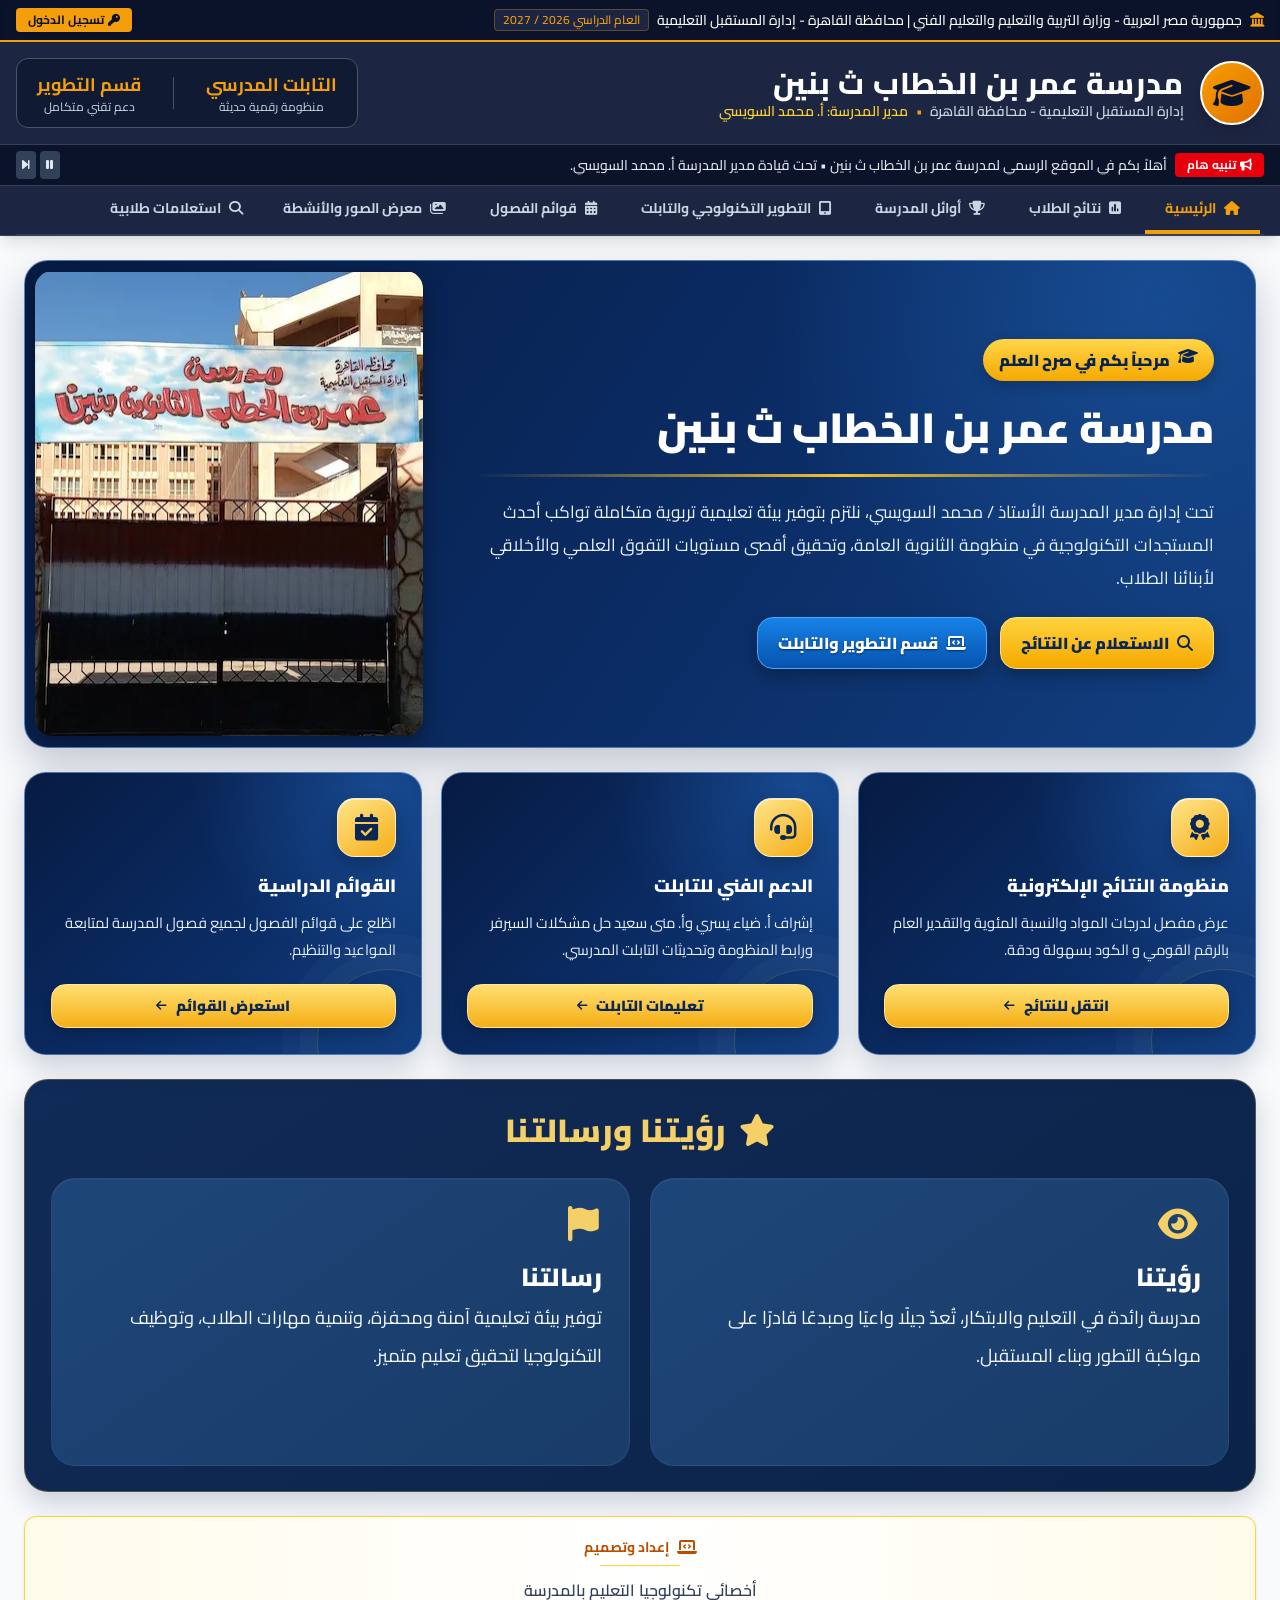
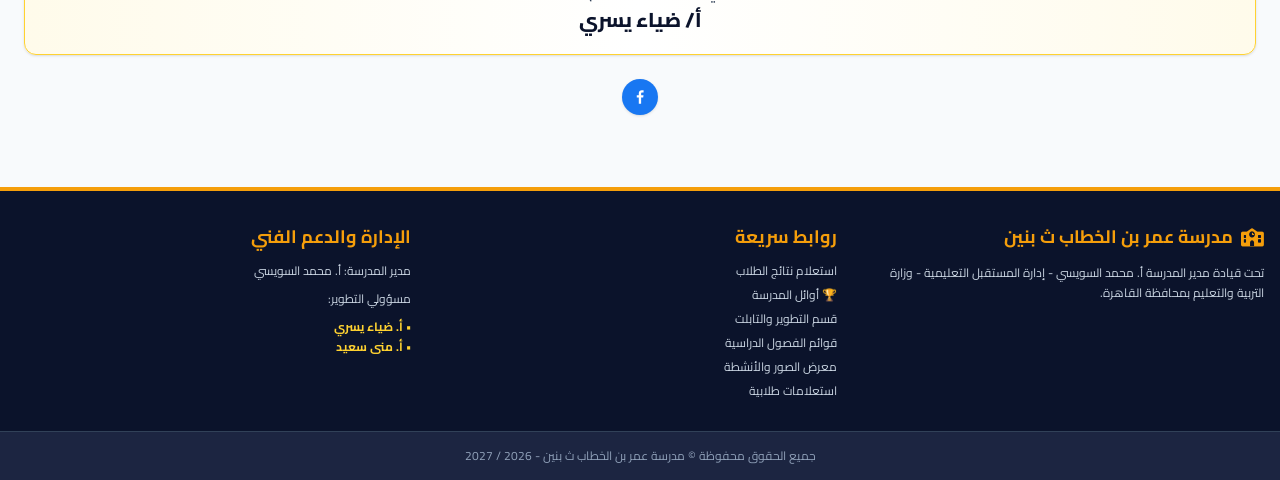
==== index.html @ 3f66effc "Route preview site admin services to isolated Apps Script and load isolated Google client config" ====
﻿<!DOCTYPE html>
<html lang="ar" dir="rtl">
<head>
    <meta charset="UTF-8">
    <meta name="viewport" content="width=device-width, initial-scale=1.0">
    <meta name="google-site-verification" content="0AXMSgIL9kwn4LhWez3cJIhU3Xpmyakm7gzoRS2LrW4">
    <meta name="description" content="الموقع الرسمي لمدرسة عمر بن الخطاب ث بنين بإدارة المستقبل التعليمية بمحافظة القاهرة. تابعوا أخبار المدرسة ونتائج الطلاب وأوائل المدرسة وقوائم الفصول ومعرض الصور والأنشطة.">
    <meta name="theme-color" content="#0B132B">
    <link rel="icon" type="image/svg+xml" href="./assets/school-entrance-favicon.svg">
    <meta name="robots" content="index, follow, max-image-preview:large">
    <meta name="twitter:card" content="summary_large_image">
    <meta name="twitter:title" content="مدرسة عمر بن الخطاب ث بنين">
    <meta name="twitter:description" content="الموقع الرسمي للمدرسة وأخبارها ونتائج الطلاب وقوائم الفصول والأنشطة.">
    <meta name="twitter:image" content="https://dodydiaa2013-stack.github.io/omar-bin-elkhatab-school/share-preview/card.webp">
    <meta name="twitter:image:alt" content="بطاقة مشاركة مدرسة عمر بن الخطاب ث بنين">
    <script type="application/ld+json">
    {
      "@context": "https://schema.org",
      "@type": "School",
      "name": "مدرسة عمر بن الخطاب ث بنين",
      "url": "https://dodydiaa2013-stack.github.io/omar-bin-elkhatab-school/",
      "description": "الموقع الرسمي لمدرسة عمر بن الخطاب ث بنين بإدارة المستقبل التعليمية بمحافظة القاهرة.",
      "address": {"@type": "PostalAddress", "addressLocality": "القاهرة", "addressCountry": "EG"}
    }
    </script>
    <meta property="og:type" content="website">
    <meta property="og:locale" content="ar_EG">
    <meta property="og:title" content="مدرسة عمر بن الخطاب ث بنين">
    <meta property="og:description" content="الموقع الرسمي لمدرسة عمر بن الخطاب ث بنين - إدارة المستقبل التعليمية بمحافظة القاهرة.">
    <meta property="og:url" content="https://dodydiaa2013-stack.github.io/omar-bin-elkhatab-school/">
    <meta property="og:image" content="https://dodydiaa2013-stack.github.io/omar-bin-elkhatab-school/share-preview/card.webp">
    <meta property="og:image:secure_url" content="https://dodydiaa2013-stack.github.io/omar-bin-elkhatab-school/share-preview/card.webp">
    <meta property="og:image:type" content="image/webp">
    <meta property="og:image:width" content="1200">
    <meta property="og:image:height" content="630">
    <meta property="og:image:alt" content="بطاقة مشاركة مدرسة عمر بن الخطاب ث بنين">
    <link rel="canonical" href="https://dodydiaa2013-stack.github.io/omar-bin-elkhatab-school/">
    <!-- Font Awesome is hosted locally to avoid external CSS dependencies. -->
    <!-- تحميل خط أيقونات Font Awesome مبكرًا لتقليل اختفائها أثناء التحديث -->
    <link rel="preload" href="./assets/fonts/fontawesome/fa-solid-900.woff2" as="font" type="font/woff2" crossorigin>
    <!-- تحميل Cairo محليًا: تحميل المجموعة العربية مبكرًا لتقليل وميض الخط -->
    <link rel="preload" href="./assets/fonts/cairo/cairo-arabic-wght-normal.woff2" as="font" type="font/woff2" crossorigin>
    <link rel="preconnect" href="https://accounts.google.com" crossorigin>
    <!-- الصورة المحلية لمدخل المدرسة هي المصدر الأول، وGoogle Drive بديل عند تعذرها -->
    <link rel="preload" as="image" href="./assets/school.jpg" imagesrcset="./assets/388x464.webp 388w, ./assets/617x739.webp 617w" imagesizes="(max-width: 456px) calc(100vw - 1.6rem), 388px" fetchpriority="high">
    <title>مدرسة عمر بن الخطاب ث بنين - إدارة المستقبل التعليمية</title>
    <!-- Tailwind CSS v4 - Locally compiled stylesheet -->
    <link rel="stylesheet" href="./assets/tailwind.css">
    <!-- Font Awesome 6.4.0: local subset containing only icons used by this page -->
    <!-- Font Awesome 6.4.0: critical icon CSS is inlined to remove one render-blocking stylesheet request. -->
<style id="fontawesome-critical-css">
/*! Font Awesome Free 6.4.0 subset. Icons: CC BY 4.0; Fonts: SIL OFL 1.1; Code: MIT. Copyright 2023 Fonticons, Inc. */@font-face{font-family:'Font Awesome 6 Free';font-style:normal;font-weight:900;font-display:swap;src:url('./assets/fonts/fontawesome/fa-solid-900.woff2') format('woff2')}.fa-solid,.fas{font-family:'Font Awesome 6 Free';font-weight:900}.fa-solid{display:inline-block;font-style:normal;font-variant:normal;line-height:1;text-rendering:auto;-webkit-font-smoothing:antialiased;-moz-osx-font-smoothing:grayscale}.fa-arrow-left::before { content: "\f060"; }.fa-arrow-right::before { content: "\f061"; }.fa-arrows-rotate::before { content: "\f021"; }.fa-award::before { content: "\f559"; }.fa-bullhorn::before { content: "\f0a1"; }.fa-calendar-check::before { content: "\f274"; }.fa-calendar-days::before { content: "\f073"; }.fa-check::before { content: "\f00c"; }.fa-code::before { content: "\f121"; }.fa-download::before { content: "\f019"; }.fa-eye::before { content: "\f06e"; }.fa-file-code::before { content: "\f1c9"; }.fa-flag::before { content: "\f024"; }.fa-floppy-disk::before { content: "\f0c7"; }.fa-forward-step::before { content: "\f051"; }.fa-graduation-cap::before { content: "\f19d"; }.fa-headset::before { content: "\f590"; }.fa-house::before { content: "\f015"; }.fa-image::before { content: "\f03e"; }.fa-images::before { content: "\f302"; }.fa-key::before { content: "\f084"; }.fa-landmark::before { content: "\f66f"; }.fa-laptop-code::before { content: "\f5fc"; }.fa-lock::before { content: "\f023"; }.fa-magnifying-glass::before { content: "\f002"; }.fa-pause::before { content: "\f04c"; }.fa-pen::before { content: "\f304"; }.fa-pen-to-square::before { content: "\f044"; }.fa-play::before { content: "\f04b"; }.fa-plus::before { content: "\2b"; }.fa-right-from-bracket::before { content: "\f2f5"; }.fa-rotate::before { content: "\f2f1"; }.fa-rotate-left::before { content: "\f2ea"; }.fa-school::before { content: "\f549"; }.fa-server::before { content: "\f233"; }.fa-shield-halved::before { content: "\f3ed"; }.fa-spinner::before { content: "\f110"; }.fa-square-poll-vertical::before { content: "\f681"; }.fa-star::before { content: "\f005"; }.fa-tablet-screen-button::before { content: "\f3fa"; }.fa-trash::before { content: "\f1f8"; }.fa-trophy::before { content: "\f091"; }.fa-upload::before { content: "\f093"; }.fa-user-check::before { content: "\f4fc"; }.fa-user-shield::before { content: "\f505"; }.fa-user-tie::before { content: "\f508"; }.fa-xmark::before { content: "\f00d"; }.fa-spin{animation:fa-spin 2s linear infinite}@keyframes fa-spin{0%{transform:rotate(0deg)}100%{transform:rotate(360deg)}}
</style>
    <!-- Cairo: ملفات WOFF2 محلية بدل الاعتماد على Google Fonts -->
    <style>
        @font-face {
            font-family: 'Cairo';
            font-style: normal;
            font-weight: 200 1000;
            font-display: block;
            src: url('./assets/fonts/cairo/cairo-arabic-wght-normal.woff2') format('woff2');
            unicode-range: U+0600-06FF, U+0750-077F, U+0870-088E, U+0890-0891, U+0897-08E1, U+08E3-08FF, U+200C-200E, U+2010-2011, U+204F, U+2E41, U+FB50-FDFF, U+FE70-FEFC, U+10E60-10E7E, U+10E80-10EBF, U+10EC2-10EC4, U+10EFC-10EFF, U+1EE00-1EEFF;
        }

        @font-face {
            font-family: 'Cairo';
            font-style: normal;
            font-weight: 200 1000;
            font-display: block;
            src: url('./assets/fonts/cairo/cairo-latin-ext-wght-normal.woff2') format('woff2');
            unicode-range: U+0100-02BA, U+02BD-02C5, U+02C7-02CC, U+02CE-02D7, U+02DD-02FF, U+0304, U+0308, U+0329, U+1D00-1DBF, U+1E00-1E9F, U+1EF2-1EFF, U+2020, U+20A0-20AB, U+20AD-20C0, U+2113, U+2C60-2C7F, U+A720-A7FF;
        }

        @font-face {
            font-family: 'Cairo';
            font-style: normal;
            font-weight: 200 1000;
            font-display: optional;
            src: url('./assets/fonts/cairo/cairo-latin-wght-normal.woff2') format('woff2');
            unicode-range: U+0000-00FF, U+0131, U+0152-0153, U+02BB-02BC, U+02C6, U+02DA, U+02DC, U+0304, U+0308, U+0329, U+2000-206F, U+20AC, U+2122, U+2191, U+2193, U+2212, U+2215, U+FEFF, U+FFFD;
        }
        @media (prefers-reduced-motion: reduce) {
            *, *::before, *::after { scroll-behavior: auto !important; animation-duration: 0.01ms !important; animation-iteration-count: 1 !important; transition-duration: 0.01ms !important; }

            /* يظل شريط التنبيهات متحركًا حتى مع تفعيل تقليل الحركة في النظام أو المتصفح. */
            #tickerText {
                animation-name: ticker !important;
                animation-duration: 30s !important;
                animation-timing-function: linear !important;
                animation-iteration-count: infinite !important;
            }
            #tickerText.ticker-paused {
                animation-play-state: paused !important;
            }
        }
        :focus-visible { outline: 3px solid #F59E0B; outline-offset: 3px; }

        /* تثبيت أبعاد عارض الصور على الشاشات الكبيرة قبل حساب مقاس الصورة. */
        #schoolImageViewer > div {
            display: flex;
            width: 100%;
            height: 100%;
            min-height: 0;
            max-height: 100dvh;
        }
        #schoolImageViewer .school-image-viewer-stage {
            display: block;
            flex: 1 1 0%;
            width: 100%;
            height: 0;
            min-height: 0;
        }
        /* لا تعرض إطار التركيز حول حاوية القسم نفسها عند نقل التركيز إليها برمجيًا. */
        .tab-content:focus-visible { outline: none; }

        .content-sortable-card { transition: transform .16s ease, opacity .16s ease, outline-color .16s ease; }
        .content-drag-handle { touch-action: none; }
        .content-dragging { opacity: .48; outline: 2px dashed #2563eb; }
        .content-drop-target { outline: 3px solid #2563eb !important; outline-offset: 2px; transform: scale(.985); }

        /* قلّل عمل المتصفح للبطاقات البعيدة، مع إبقاء مساحة تقريبية لتجنب قفز الصفحة. */
        #photoAlbumsGrid > article { content-visibility: auto; contain-intrinsic-size: 320px; }

        @media (max-width: 640px) {
            #devControlBar:not(.hidden) {
                display: flex !important;
                flex-direction: column;
                align-items: stretch;
                justify-content: center;
                gap: .5rem;
                box-sizing: border-box;
                width: 100%;
                padding: .5rem .625rem;
            }
            #devControlBar > div {
                min-width: 0;
                width: 100%;
                flex-wrap: wrap;
                justify-content: center;
                gap: .375rem;
            }
            #devControlBar > div:first-child {
                text-align: center;
                line-height: 1.4;
            }
            #devControlBar button {
                max-width: 100%;
                white-space: normal;
                line-height: 1.35;
                padding: .45rem .55rem;
                font-size: 11px;
            }
            #devControlBar #manualBackupControls {
                width: 100%;
                flex-wrap: wrap;
                justify-content: center;
                border-right: 0;
                padding-right: 0;
            }
            #schoolImageViewer > div {
                min-height: 0;
                max-height: 100%;
            }
            #schoolImageViewer .school-image-viewer-header {
                flex-direction: column;
                align-items: stretch;
                gap: .4rem;
                margin-bottom: .4rem;
            }
            #schoolImageViewer .school-image-viewer-controls {
                width: 100%;
                flex-wrap: wrap;
                justify-content: center;
                gap: .3rem;
            }
            #schoolImageViewer .school-image-viewer-controls button {
                padding: .35rem .55rem;
                font-size: 12px;
                line-height: 1.35;
            }
            #schoolImageViewer .school-image-viewer-stage {
                min-height: 0;
                flex: 1 1 0%;
            }
        }

        body {
            /* Cairo هو الخط الأساسي؛ Tahoma يقلل اختلاف شكل العربية أثناء تحميله. */
            font-family: 'Cairo', Tahoma, Arial, sans-serif;
            background-color: #f8fafc;
        }
        /* Custom Ticker Animation */
        .ticker-container {
            overflow: hidden;
            white-space: nowrap;
        }
        .ticker-text {
            display: inline-block;
            animation: ticker 30s linear infinite;
        }
        .ticker-message { display: none; }
        .ticker-message.active { display: inline; }
        .ticker-text.ticker-editing .ticker-message { display: inline; }
        .ticker-text.ticker-editing .ticker-message + .ticker-message { margin-right: 1.5rem; }
        .ticker-paused {
            animation-play-state: paused;
        }
        @keyframes ticker {
            0% { transform: translateX(-100%); }
            100% { transform: translateX(100%); }
        }
        /* Printable Result Card */
        @media print {
            body * {
                visibility: hidden;
            }
            #printableResultCard, #printableResultCard * {
                visibility: visible;
            }
            #printableResultCard {
                position: absolute;
                left: 0;
                top: 0;
                width: 100%;
            }
        }
    </style>

<style>
    /* ثبّت القسم الحالي قبل تحميل Tailwind حتى لا تظهر الرئيسية أو أقسام أخرى أثناء التحديث. */
    html[data-current-tab] .tab-content { display: none !important; }

    /* اضبط لون تبويب القسم المطلوب من أول رسم، دون انتظار switchTab. */
    html[data-current-tab="results"] #tab-home,
    html[data-current-tab="leaders"] #tab-home,
    html[data-current-tab="tablet"] #tab-home,
    html[data-current-tab="schedules"] #tab-home,
    html[data-current-tab="alerts"] #tab-home,
    html[data-current-tab="student-queries"] #tab-home {
        color: #cbd5e1;
        border-bottom-color: transparent;
    }

    html[data-current-tab="home"] #tab-home,
    html[data-current-tab="results"] #tab-results,
    html[data-current-tab="leaders"] #tab-leaders,
    html[data-current-tab="tablet"] #tab-tablet,
    html[data-current-tab="schedules"] #tab-schedules,
    html[data-current-tab="alerts"] #tab-alerts,
    html[data-current-tab="student-queries"] #tab-student-queries {
        color: #F59E0B;
        border-bottom-color: #F59E0B;
    }
    html[data-current-tab="home"] #content-home,
    html[data-current-tab="results"] #content-results,
    html[data-current-tab="leaders"] #content-leaders,
    html[data-current-tab="tablet"] #content-tablet,
    html[data-current-tab="schedules"] #content-schedules,
    html[data-current-tab="alerts"] #content-alerts,
    html[data-current-tab="student-queries"] #content-student-queries { display: block !important; }

</style>
<script>
    (() => {
        const validTabs = ['home', 'results', 'leaders', 'tablet', 'schedules', 'alerts', 'student-queries'];
        let tabId = 'home';
        try {
            // احتفظ بالقسم الموجود في رابط الصفحة، حتى عند تحديث الصفحة (Refresh).
            const requested = decodeURIComponent((window.location.hash || '').replace(/^#/, ''));
            if (validTabs.includes(requested)) tabId = requested;
        } catch (_) {}
        document.documentElement.setAttribute('data-current-tab', tabId);
    })();
</script>
<script>
    // تعريف رابط خادم الإنتاج قبل سكربت التحميل المبكر لتجنب ReferenceError.
        const GOOGLE_SCRIPT_URL = "https://script.google.com/macros/s/AKfycbwE-mDS3J7B5Tt3S4CBo8i4o65q19VtzAALjNCFSDJnskIIQHuCPbco5Kk0nea537Bt/exec";
</script>
<script>
    // ابدأ طلب تعديلات النصوص أثناء قراءة الصفحة بدل انتظار DOMContentLoaded.
    // إذا وصلت الاستجابة قبل تجهيز عناصر الصفحة، احتفظ بها حتى تصبح جاهزة.
    (() => {
        const endpoint = GOOGLE_SCRIPT_URL;
        window.__pageChangesDomReady = false;
        window.__earlyPageChangesReceived = false;

        window.receivePageChangesEarly = function(data) {
            if (window.__pageChangesDomReady &&
                typeof window.receivePageChanges === "function") {
                window.receivePageChanges(data);
                return;
            }

            window.__earlyPageChangesData = data;
            window.__earlyPageChangesReceived = true;
        };

        const request = document.createElement("script");
        request.async = true;
        request.src = endpoint +
            "?action=pageChanges&environment=PREVIEW&callback=receivePageChangesEarly&_=" +
            Date.now();

        const earlyRequestTimeout = setTimeout(() => {
            if (window.__earlyPageChangesReceived) return;
            window.__earlyPageChangesFailed = true;
            request.remove();
            if (window.__pageChangesDomReady && typeof window.loadSavedPageChanges === "function") window.loadSavedPageChanges();
        }, 15000);

        request.onload = () => {
            clearTimeout(earlyRequestTimeout);
            // قد يكتمل تحميل السكربت دون استدعاء callback؛ لا تترك الصفحة دون خطة بديلة.
            if (!window.__earlyPageChangesReceived) {
                window.__earlyPageChangesFailed = true;
                if (window.__pageChangesDomReady &&
                    typeof window.loadSavedPageChanges === "function") {
                    window.loadSavedPageChanges();
                }
            }
        };

        request.onerror = () => {
            clearTimeout(earlyRequestTimeout);
            window.__earlyPageChangesFailed = true;
            console.warn("تعذر تحميل تعديلات النصوص مبكرًا؛ سيتم استخدام مسار التحميل الاحتياطي.");
            if (window.__pageChangesDomReady &&
                typeof window.loadSavedPageChanges === "function") {
                window.loadSavedPageChanges();
            }
        };

        document.head.appendChild(request);
    })();
</script>
<script src="https://accounts.google.com/gsi/client" async defer></script>

    <noscript>
        <style>
            html, body {
                min-height: 100%;
                margin: 0 !important;
                background: #ffffff !important;
            }
            /* أخفِ عناصر الموقع المعتادة فقط، مع إبقاء حاوية رسالة noscript ظاهرة. */
            body > :not(noscript) {
                display: none !important;
            }
            body > noscript {
                display: block !important;
            }
            #javascript-disabled-message {
                box-sizing: border-box;
                min-height: 100vh;
                display: flex;
                flex-direction: column;
                align-items: center;
                justify-content: center;
                gap: 14px;
                padding: 28px 20px;
                text-align: center;
                color: #0B132B;
                font-family: Tahoma, Arial, sans-serif;
                background: #ffffff;
            }
            #javascript-disabled-message .school-name {
                margin: 0;
                font-size: clamp(20px, 4vw, 28px);
                font-weight: 800;
                line-height: 1.6;
            }
            #javascript-disabled-message .notice {
                margin: 0;
                color: #B45309;
                font-size: clamp(17px, 3vw, 21px);
                font-weight: 700;
                line-height: 1.8;
            }
            #javascript-disabled-message .details {
                max-width: 560px;
                margin: 0;
                color: #64748B;
                font-size: 14px;
                line-height: 1.9;
            }
        </style>
    </noscript>


    <style id="icon-contrast-adjustments">
        /* Darker gold only for icons displayed on light surfaces. */
        .tab-content h2 > i.text-gold,
        .tab-content h3 > i.text-gold,
        .tab-content .bg-white i.text-gold {
            color: #B77900 !important;
        }

        /* The admin lock icon sits on a pale amber circle. */
        .bg-amber-100.text-gold {
            color: #B77900 !important;
        }
    </style>

</head>
<body class="bg-slate-50 text-slate-800 flex flex-col min-h-screen">

    <noscript>
        <main id="javascript-disabled-message" lang="ar" dir="rtl" role="alert">
            <p class="school-name">مدرسة عمر بن الخطاب ث بنين</p>
            <p class="notice">يُرجى تفعيل JavaScript لمواصلة البحث</p>
            <p class="details">يحتاج الموقع إلى JavaScript لعرض المحتوى وتشغيل الخدمات الإلكترونية بصورة صحيحة.</p>
        </main>
    </noscript>

    <a href="#main-content" class="sr-only focus:not-sr-only focus:fixed focus:top-3 focus:right-3 focus:z-[200] focus:rounded-lg focus:bg-white focus:px-4 focus:py-3 focus:font-bold focus:text-navy focus:shadow-xl" data-page-edit-id="auto-1c24b8a796d6a493">تخطي إلى المحتوى</a>

    <!-- Developer Live Control Bar (يظهر فقط عند تفعيل وضع المعلم) -->
    <div id="devControlBar" class="hidden bg-amber-500 text-navy px-4 py-2 flex flex-wrap justify-between items-center text-xs font-bold shadow-md sticky top-0 z-50" style="display: none;">
        <div class="flex items-center gap-2">
            <i class="fa-solid fa-code text-lg"></i>
            <span>وضع المطور الشامل: يمكنك تعديل أي نص أو عنصر في الصفحة مباشرة!</span>
        </div>
        <div class="flex items-center gap-2">
            <button onclick="toggleLiveEditing()" id="editToggleBtn" class="bg-navy hover:bg-navy-light text-white px-3 py-1.5 rounded-lg transition flex items-center gap-1">
                <i class="fa-solid fa-pen-to-square"></i> تفعيل التعديل الحي
            </button>
            <button onclick="saveAllPageChanges()" class="bg-emerald-700 hover:bg-emerald-800 text-white px-3 py-1.5 rounded-lg transition flex items-center gap-1">
                <i class="fa-solid fa-floppy-disk"></i> حفظ التعديلات
            </button>
            <span id="pageChangesSaveStatus" class="text-xs font-bold" role="status" aria-live="polite" style="max-width: 220px; white-space: normal;"></span>
            <button onclick="exportUpdatedHTML()" class="bg-slate-800 hover:bg-slate-900 text-white px-3 py-1.5 rounded-lg transition flex items-center gap-1">
                <i class="fa-solid fa-file-code"></i> تحميل كود HTML المعدل
            </button>
            <div id="manualBackupControls" class="hidden flex flex-wrap items-center gap-2 border-r border-amber-700 pr-2">
                <button type="button" onclick="downloadManualSiteBackup()" class="bg-blue-700 hover:bg-blue-800 text-white px-3 py-1.5 rounded-lg transition flex items-center gap-1">
                    <i class="fa-solid fa-download"></i> إنشاء نسخة احتياطية
                </button>
                <button type="button" onclick="document.getElementById('manualBackupFileInput').click()" class="bg-emerald-700 hover:bg-emerald-800 text-white px-3 py-1.5 rounded-lg transition flex items-center gap-1">
                    <i class="fa-solid fa-rotate-left"></i> استعادة نسخة
                </button>
                <input id="manualBackupFileInput" type="file" accept=".json,application/json" class="hidden" onchange="restoreManualSiteBackup(this)">
            </div>
        </div>
    </div>

    <!-- 1. Government Top Bar -->
    <div class="bg-navy text-white text-xs md:text-sm py-2 px-4 shadow-inner border-b-2 border-gold flex flex-wrap justify-between items-center gap-2">
        <div class="flex items-center gap-2 font-medium">
            <i class="fa-solid font-bold fa-landmark text-gold"></i>
            <span data-page-edit-id="republic-header">جمهورية مصر العربية - وزارة التربية والتعليم والتعليم الفني | محافظة القاهرة - إدارة المستقبل التعليمية</span>
            <span data-page-edit-id="academic-year" class="hidden md:inline-block bg-navy-light text-gold text-xs px-2 py-0.5 rounded border border-gold/30">العام الدراسي 2026 / 2027</span>
        </div>
        <div class="flex items-center gap-3">
            <span id="adminBadge" class="hidden bg-emerald-600 text-white px-2 py-0.5 rounded-full text-xs font-bold animate-pulse">
                <i class="fa-solid fa-user-shield ml-1"></i>وضع المعلم (مفعّل)
            </span>
            <button onclick="toggleAdminModal()" id="loginBtn" class="bg-gold hover:bg-gold-hover text-navy font-bold px-3 py-1 rounded transition text-xs flex items-center gap-1 shadow">
                <i class="fa-solid fa-key"></i>
                <span id="loginBtnText">تسجيل الدخول</span>
            </button>
            <button type="button" id="adminLogoutBtn" onclick="logoutAdmin()" class="hidden bg-red-600 hover:bg-red-700 text-white font-bold px-3 py-1 rounded transition text-xs flex items-center gap-1 shadow" aria-label="تسجيل الخروج" title="تسجيل الخروج">
                <i class="fa-solid fa-right-from-bracket"></i>
                <span data-page-edit-id="auto-2c7b684d604fca95">تسجيل الخروج</span>
            </button>
        </div>
    </div>

    <!-- Main Header -->
    <header class="bg-navy-light text-white shadow-lg border-b border-slate-700">
        <div class="max-w-7xl mx-auto px-4 py-4 flex flex-col md:flex-row justify-between items-center gap-4">
            <div class="flex items-center gap-4">
                <button type="button" onclick="switchTab('home')" aria-label="العودة إلى الصفحة الرئيسية" title="العودة إلى الرئيسية" class="w-16 h-16 bg-gradient-to-br from-gold to-amber-600 rounded-full flex items-center justify-center text-navy text-3xl font-black shadow-lg border-2 border-white cursor-pointer hover:scale-105 transition focus:outline-none focus:ring-2 focus:ring-gold focus:ring-offset-2 focus:ring-offset-navy-light">
                    <i class="fa-solid fa-graduation-cap"></i>
                </button>
                <div>
                    <h1 class="text-2xl md:text-3xl font-extrabold text-white tracking-wide"><span data-page-edit-id="school-title">مدرسة عمر بن الخطاب ث بنين</span></h1>
                    <p class="text-xs md:text-sm text-slate-300 font-semibold flex items-center gap-2">
                        <span data-page-edit-id="school-administration">إدارة المستقبل التعليمية - محافظة القاهرة</span>
                        <span class="text-gold" data-page-edit-id="auto-fd67476f559ba83f">•</span>
                        <span data-page-edit-id="header-manager" class="text-amber-300">مدير المدرسة: أ. محمد السويسي</span>
                    </p>
                </div>
            </div>
            <!-- Quick Stats/Motto -->
            <div class="w-full md:w-auto flex items-center justify-center gap-3 md:gap-6 bg-navy/60 p-2 md:p-3 rounded-xl border border-slate-600">
                <div class="text-center px-1 md:px-2">
                    <div data-page-edit-id="motto-tablet-title" class="text-gold font-bold text-sm md:text-lg">التابلت المدرسي</div>
                    <div data-page-edit-id="motto-tablet-description" class="text-[10px] md:text-xs text-slate-300">منظومة رقمية حديثة</div>
                </div>
                <div class="h-8 w-px bg-slate-600"></div>
                <div class="text-center px-1 md:px-2">
                    <div data-page-edit-id="motto-dev-title" class="text-gold font-bold text-sm md:text-lg">قسم التطوير</div>
                    <div data-page-edit-id="motto-dev-description" class="text-[10px] md:text-xs text-slate-300">دعم تقني متكامل</div>
                </div>
            </div>
        </div>

        <!-- Ticker Bar -->
        <div class="bg-navy border-t border-b border-slate-700 py-1.5 px-4 flex items-center gap-2">
            <div class="bg-red-600 text-white font-bold text-xs px-3 py-1 rounded shrink-0 flex items-center gap-1">
                <i class="fa-solid fa-bullhorn"></i>
                <span data-page-edit-id="auto-a154d2d29b4a6ec0">تنبيه هام</span>
            </div>
            <div class="ticker-container flex-grow overflow-hidden text-sm text-slate-200" id="tickerContainer">
                <div class="ticker-text font-medium" id="tickerText">
                    <span class="ticker-message active" data-page-edit-id="ticker-message-1">أهلاً بكم في الموقع الرسمي لمدرسة عمر بن الخطاب ث بنين • تحت قيادة مدير المدرسة أ. محمد السويسي.</span>
                    <span class="ticker-message" data-page-edit-id="ticker-message-2">استعلام نتائج الطلاب متاح الآن بالرقم القومي و كود الطالب.</span>
                    <span class="ticker-message" data-page-edit-id="ticker-message-3">يرجى من جميع الطلاب التأكد من تحديث منصة الامتحان بالتابلت المدرسي.</span>
                    <span class="ticker-message" data-page-edit-id="ticker-message-4">جداول الحصص الدراسية للفصول معلنة بالفصول.                                              انتظروا قريبا سيتم الإعلان  عن موعد بدء تسليم التابلت والأوراق المطلوبة لاستلام التابلت تابعوا موقع المدرسة .                                                                                                                            يرجى متابعة الموقع الرسمي للمدرسة بصفة دورية وتحديث الصفحة للحصول على أحدث النشرات وكل ما يهم الطالب .                                                                                                                                                                                                                                   يمكنك الان الحصول على كود الطالب والدخول لمنصة البرمجة من قسم استعلامات طلابية</span>
                    <span class="ticker-message" data-page-edit-id="auto-7b3e91c4a62d805f">تابعوا الموقع لمعرفة موعد تسليم التابلت والأوراق المطلوبة.</span>
                    <span class="ticker-message" data-page-edit-id="auto-c81f4a2d96b7305e">يمكنكم الحصول على كود الطالب والدخول إلى منصة البرمجة من قسم الاستعلامات الطلابية.</span>
                </div>
            </div>
            <div class="flex items-center gap-1 shrink-0">
                <button onclick="toggleTicker()" class="bg-slate-700 hover:bg-slate-600 text-slate-200 text-xs p-1.5 rounded transition" title="إيقاف/تشغيل الحركة">
                    <i id="tickerControlIcon" class="fa-solid fa-pause"></i>
                </button>
                <button onclick="changeNews()" class="bg-slate-700 hover:bg-slate-600 text-slate-200 text-xs p-1.5 rounded transition" title="الخبر التالي">
                    <i class="fa-solid fa-forward-step"></i>
                </button>
            </div>
        </div>

        <!-- Executive Navigation Tabs -->
        <nav class="max-w-7xl mx-auto px-4" aria-label="التنقل الرئيسي بين أقسام الموقع">
            <div class="flex overflow-x-auto space-x-reverse space-x-1 border-b border-slate-700 no-scrollbar">
                <button onclick="switchTab('home')" id="tab-home" class="tab-btn active-tab px-5 py-3 font-bold text-sm border-b-4 border-gold text-gold flex items-center gap-2 whitespace-nowrap transition">
                    <i class="fa-solid fa-house"></i><span data-page-edit-id="auto-86a2d128591a87ee">الرئيسية</span></button>
                <button onclick="switchTab('results')" id="tab-results" class="tab-btn px-5 py-3 font-bold text-sm border-b-4 border-transparent text-slate-300 hover:text-white flex items-center gap-2 whitespace-nowrap transition">
                    <i class="fa-solid fa-square-poll-vertical"></i><span data-page-edit-id="auto-656e20432e2502d5">نتائج الطلاب</span></button>
                <button onclick="switchTab('leaders')" id="tab-leaders" class="tab-btn px-5 py-3 font-bold text-sm border-b-4 border-transparent text-slate-300 hover:text-white flex items-center gap-2 whitespace-nowrap transition">
                    <i class="fa-solid fa-trophy"></i><span data-page-edit-id="auto-f95ef1ba1dd385dc">أوائل المدرسة</span></button>
                <button onclick="switchTab('tablet')" id="tab-tablet" class="tab-btn px-5 py-3 font-bold text-sm border-b-4 border-transparent text-slate-300 hover:text-white flex items-center gap-2 whitespace-nowrap transition">
                    <i class="fa-solid fa-tablet-screen-button"></i><span data-page-edit-id="auto-21be9ba56301b173">التطوير التكنولوجي والتابلت</span></button>
                <button onclick="switchTab('schedules')" id="tab-schedules" class="tab-btn px-5 py-3 font-bold text-sm border-b-4 border-transparent text-slate-300 hover:text-white flex items-center gap-2 whitespace-nowrap transition">
                    <i class="fa-solid fa-calendar-days"></i><span data-page-edit-id="auto-539f0a245831829a">قوائم الفصول</span></button>
                <button onclick="switchTab('alerts')" id="tab-alerts" class="tab-btn px-5 py-3 font-bold text-sm border-b-4 border-transparent text-slate-300 hover:text-white flex items-center gap-2 whitespace-nowrap transition">
                    <i class="fa-solid fa-images"></i><span data-page-edit-id="auto-6b994fdf8db2b321">معرض الصور والأنشطة</span></button>
                <button onclick="switchTab('student-queries')" id="tab-student-queries" class="tab-btn px-5 py-3 font-bold text-sm border-b-4 border-transparent text-slate-300 hover:text-white flex items-center gap-2 whitespace-nowrap transition">
                    <i class="fa-solid fa-magnifying-glass"></i><span data-page-edit-id="auto-9849dc26ebf4bac8">استعلامات طلابية</span></button>
            </div>
        </nav>
    </header>

    <!-- Main Dynamic Content Container -->
    <main id="main-content" class="flex-grow max-w-7xl w-full mx-auto p-4 md:p-6" tabindex="-1">

        <!-- TAB 1: HOME PAGE -->
        <section id="content-home" class="tab-content block space-y-6">
            <style>
                .home-hero {
                    display: grid; grid-template-columns: minmax(0, 1.65fr) minmax(250px, .82fr);
                    gap: 0; overflow: hidden; border-radius: 1.5rem; color: #fff;
                    background: radial-gradient(circle at 92% 8%, #174b91 0, transparent 32%), linear-gradient(125deg,#071b43 0%,#0b2d66 58%,#123f80 100%);
                    border: 1px solid rgba(148,197,255,.5); box-shadow: 0 18px 42px rgba(5,20,50,.22);
                    position: relative; isolation: isolate;
                }
                .home-hero-copy { padding: clamp(1.4rem,3.2vw,3rem); display:flex; flex-direction:column; justify-content:center; gap:1.15rem; text-align:right; position:relative; z-index:1; }
                .home-hero-kicker { display:inline-flex; align-self:flex-start; background:linear-gradient(180deg,#ffd54a,#f5a900); color:#08234e; padding:.55rem 1rem; border-radius:999px; font-weight:900; box-shadow:0 5px 14px #0003; }
                .home-hero-title { font-size:clamp(1.65rem,3.3vw,2.7rem); line-height:1.35; font-weight:900; color:#fff; margin:0; }
                .home-hero-rule { height:3px; width:100%; background:linear-gradient(90deg,transparent,#f8c32b,transparent); border-radius:9px; }
                .home-hero-intro { color:#e8f1ff; font-size:clamp(.95rem,1.35vw,1.12rem); line-height:1.9; margin:0; }
                .home-hero-actions { display:flex; flex-wrap:wrap; gap:.8rem; padding-top:.25rem; }
                .home-hero-actions button { min-height:52px; padding:.8rem 1.25rem; border-radius:1rem; font-size:1rem; font-weight:900; box-shadow:0 7px 15px #0004; transition:transform .2s,filter .2s; }
                .home-hero-actions button:hover { transform:translateY(-2px); filter:brightness(1.06); }
                .home-hero-results { background:linear-gradient(180deg,#ffd33e,#f5a900); color:#092654; border:1px solid #ffe17b; }
                .home-hero-tablet { background:linear-gradient(180deg,#1682e8,#0753ae); color:#fff; border:1px solid #48a9ff; text-shadow:0 1px 2px #002c66; }
                .home-hero-photo { min-height:0; padding:.65rem; display:flex; flex-direction:column; align-items:center; justify-content:flex-start; gap:.65rem; position:relative; }
                .home-hero-photo[hidden] { display:none !important; }
                .home-hero.image-unavailable { grid-template-columns:minmax(0,1fr); }
                .home-hero-image-stage { position:relative; width:min(100%,430px); aspect-ratio:5 / 6; overflow:hidden; border-radius:1.1rem; background:#071b43; box-shadow:0 8px 24px #0005; }
                .home-hero-image-stage > img { display:block; width:100%; height:100%; object-fit:contain; object-position:center; border:0; border-radius:0; transform:none; filter:none; }
                .home-feature-grid { display:grid; grid-template-columns:repeat(3,minmax(0,1fr)); gap:1.15rem; }
                .home-feature-card {
                    min-width:0; min-height:100%; padding:clamp(1.15rem,2vw,1.6rem);
                    display:flex; flex-direction:column; align-items:flex-start; text-align:right;
                    position:relative; isolation:isolate; overflow:hidden; border-radius:1.35rem;
                    color:#fff; background:radial-gradient(circle at 90% 5%,rgba(39,112,202,.42),transparent 42%),
                    linear-gradient(135deg,#071b43 0%,#0b2d66 58%,#123f80 100%);
                    border:1px solid rgba(148,197,255,.48); box-shadow:0 12px 28px rgba(5,20,50,.18);
                    transition:transform .25s ease,box-shadow .25s ease,border-color .25s ease;
                }
                .home-feature-card::after {
                    content:""; position:absolute; inset:auto -2.5rem -3.7rem auto; width:9rem; height:9rem;
                    border:1px solid rgba(255,211,62,.18); border-radius:50%; z-index:-1;
                    box-shadow:0 0 0 1.1rem rgba(255,255,255,.025),0 0 0 2.2rem rgba(255,255,255,.018);
                }
                .home-feature-card:hover { transform:translateY(-5px); border-color:rgba(255,211,62,.75); box-shadow:0 19px 36px rgba(5,20,50,.28),0 0 22px rgba(48,126,220,.18); }
                .home-feature-icon {
                    width:3.65rem; height:3.65rem; flex:0 0 auto; display:flex; align-items:center; justify-content:center;
                    margin-bottom:1rem; border-radius:1.1rem; font-size:1.65rem; color:#092654;
                    background:linear-gradient(145deg,#ffe58a,#f5ad16); border:1px solid rgba(255,255,255,.65);
                    box-shadow:0 8px 18px rgba(0,0,0,.22),inset 0 1px 0 rgba(255,255,255,.65);
                    transition:transform .3s ease,box-shadow .3s ease;
                }
                .home-feature-card:hover .home-feature-icon { transform:translateY(-3px) rotate(-7deg) scale(1.08); box-shadow:0 12px 23px rgba(0,0,0,.3),0 0 0 5px rgba(255,211,62,.1); }
                .home-feature-title { color:#fff; font-size:1.12rem; line-height:1.5; font-weight:900; margin:0 0 .55rem; }
                .home-feature-description { color:#e8f1ff; font-size:.92rem; line-height:1.9; margin:0 0 1.2rem; flex:1; }
                .home-feature-action {
                    min-height:2.8rem; width:100%; display:flex; align-items:center; justify-content:center; gap:.55rem;
                    padding:.65rem 1rem; border-radius:.9rem; color:#092654; font-size:.92rem; font-weight:900;
                    background:linear-gradient(180deg,#ffe071,#f5ad16); border:1px solid #ffe89a;
                    box-shadow:0 6px 14px rgba(0,0,0,.2); transition:transform .2s ease,filter .2s ease,box-shadow .2s ease;
                }
                .home-feature-action:hover { transform:translateY(-2px); filter:brightness(1.06); box-shadow:0 9px 18px rgba(0,0,0,.27); }
                .home-feature-action i { transition:transform .2s ease; }
                .home-feature-action:hover i { transform:translateX(-4px); }
                .home-feature-card:focus-within { border-color:#ffd33e; box-shadow:0 0 0 2px rgba(255,211,62,.25),0 12px 28px rgba(5,20,50,.2); }
                @media(max-width:900px) and (min-width:701px) { .home-feature-grid { grid-template-columns:repeat(2,minmax(0,1fr)); } }
                @media(max-width:700px) {
                    .home-feature-grid { grid-template-columns:1fr; gap:.9rem; }
                    .home-feature-card { min-height:0; padding:1.2rem; }
                    .home-feature-icon { width:3.3rem; height:3.3rem; font-size:1.5rem; margin-bottom:.8rem; }
                    .home-feature-description { margin-bottom:1rem; }
                }
                @media(prefers-reduced-motion:reduce) {
                    .home-feature-card,.home-feature-icon,.home-feature-action,.home-feature-action i { transition:none; }
                    .home-feature-card:hover,.home-feature-card:hover .home-feature-icon,.home-feature-action:hover { transform:none; }
                }
                .home-values {
                    margin-top:1.15rem; padding:1.6rem; border-radius:1.5rem;
                    background:linear-gradient(145deg,#102b57 0%,#0b2349 100%);
                    border:1px solid rgba(242,195,76,.28);
                    box-shadow:0 12px 28px rgba(5,20,50,.18);
                    color:#fff;
                }
                .home-values-heading {
                    display:flex; align-items:center; justify-content:center; gap:.75rem;
                    margin:0 0 1.5rem; color:#f5cf68; font-size:clamp(1.5rem,2.5vw,2.15rem);
                    font-weight:900; letter-spacing:.01em; text-align:center;
                }
                .home-values-heading i { color:#f5cf68 !important; }
                .home-values-grid { display:grid; grid-template-columns:repeat(2,minmax(0,1fr)); gap:1.2rem; }
                .home-value-card {
                    display:flex; flex-direction:column; align-items:flex-start; gap:1rem;
                    min-height:18rem; padding:1.6rem 1.7rem; border-radius:1.5rem;
                    background:linear-gradient(145deg,#1d4678 0%,#193c69 100%);
                    border:1px solid rgba(255,255,255,.06);
                    box-shadow:inset 0 1px 0 rgba(255,255,255,.04);
                }
                .home-value-icon {
                    width:auto; height:auto; flex:0 0 auto; display:flex; align-items:center;
                    justify-content:center; border-radius:0; color:#f5cf68;
                    background:transparent; font-size:2.2rem; padding:.1rem .2rem;
                }
                .home-value-title { margin:0 0 .2rem; color:#fff; font-weight:900; font-size:1.55rem; }
                .home-value-text { margin:0; color:#f2f6fc; font-size:1.15rem; line-height:2.05; }
                @media(max-width:640px) {
                    .home-values { margin-top:.9rem; padding:1.1rem; border-radius:1.2rem; }
                    .home-values-heading { font-size:1.45rem; margin-bottom:1rem; }
                    .home-values-grid { grid-template-columns:1fr; gap:.8rem; }
                    .home-value-card { min-height:0; padding:1.15rem 1.2rem; gap:.65rem; border-radius:1.1rem; }
                    .home-value-icon { font-size:1.8rem; }
                    .home-value-title { font-size:1.25rem; }
                    .home-value-text { font-size:1rem; line-height:1.9; }
                }

                @media(max-width:700px) {
                    .home-hero { grid-template-columns:1fr; }
                    .home-hero-copy { padding:1.35rem; }
                    .home-hero-photo { padding:0 .8rem .8rem; }
                    .home-hero-photo > .home-hero-image-stage > img { width:100%; max-width:none; height:100%; max-height:none; min-height:0; object-fit:contain; object-position:center; }
                    .home-hero-actions { display:grid; grid-template-columns:1fr; }
                    .home-hero-actions button { width:100%; justify-content:center; }
                }
            </style>
            <div class="home-hero">
                <div class="home-hero-copy">
                    <span class="home-hero-kicker"><i class="fa-solid fa-graduation-cap ml-2"></i><span data-page-edit-id="auto-33c0ebb08968ec66">مرحباً بكم في صرح العلم</span></span>
                    <h2 class="home-hero-title"><span data-page-edit-id="home-title">مدرسة عمر بن الخطاب ث بنين</span></h2>
                    <div class="home-hero-rule"></div>
                    <p data-page-edit-id="home-intro" class="home-hero-intro">تحت إدارة مدير المدرسة الأستاذ / محمد السويسي، نلتزم بتوفير بيئة تعليمية تربوية متكاملة تواكب أحدث المستجدات التكنولوجية في منظومة الثانوية العامة، وتحقيق أقصى مستويات التفوق العلمي والأخلاقي لأبنائنا الطلاب.</p>
                    <div class="home-hero-actions">
                        <button onclick="switchTab('results')" class="home-hero-results flex items-center gap-2">
                            <i class="fa-solid fa-magnifying-glass"></i><span data-page-edit-id="auto-872d27fb2b4a7c89">الاستعلام عن النتائج</span></button>
                        <button onclick="switchTab('tablet')" class="home-hero-tablet flex items-center gap-2">
                            <i class="fa-solid fa-laptop-code"></i><span data-page-edit-id="auto-b1e9da0082fea282">قسم التطوير والتابلت</span></button>
                    </div>
                </div>
                <div class="home-hero-photo">
                    <div id="schoolEntranceStage" class="home-hero-image-stage">
                        <img id="schoolEntranceImage" src="./assets/school.jpg" srcset="./assets/388x464.webp 388w, ./assets/617x739.webp 617w" sizes="(max-width: 456px) calc(100vw - 1.6rem), 388px" alt="مدخل مدرسة عمر بن الخطاب ث بنين" loading="eager" fetchpriority="high" width="1296" height="1553">
                    </div>

                </div>
            </div>

            <div class="home-feature-grid">
                <article class="home-feature-card">
                    <div class="home-feature-icon" aria-hidden="true"><i class="fa-solid fa-award"></i></div>
                    <h3 class="home-feature-title"><span data-page-edit-id="results-card-title">منظومة النتائج الإلكترونية</span></h3>
                    <p class="home-feature-description"><span data-page-edit-id="results-card-description">عرض مفصل لدرجات المواد والنسبة المئوية والتقدير العام بالرقم القومي و الكود بسهولة ودقة.</span></p>
                    <button type="button" onclick="switchTab('results')" class="home-feature-action"><span data-page-edit-id="auto-838eb75ff682c4c1">انتقل للنتائج</span><i class="fa-solid fa-arrow-left text-xs" aria-hidden="true"></i>
                    </button>
                </article>
                <article class="home-feature-card">
                    <div class="home-feature-icon" aria-hidden="true"><i class="fa-solid fa-headset"></i></div>
                    <h3 class="home-feature-title"><span data-page-edit-id="support-card-title">الدعم الفني للتابلت</span></h3>
                    <p class="home-feature-description"><span data-page-edit-id="support-card-description">إشراف أ. ضياء يسري وأ. منى سعيد حل مشكلات السيرفر ورابط المنظومة وتحديثات التابلت المدرسي.</span></p>
                    <button type="button" onclick="switchTab('tablet')" class="home-feature-action"><span data-page-edit-id="auto-eb479030217c519a">تعليمات التابلت</span><i class="fa-solid fa-arrow-left text-xs" aria-hidden="true"></i>
                    </button>
                </article>
                <article class="home-feature-card">
                    <div class="home-feature-icon" aria-hidden="true"><i class="fa-solid fa-calendar-check"></i></div>
                    <h3 class="home-feature-title"><span data-page-edit-id="schedules-card-title">القوائم الدراسية</span></h3>
                    <p class="home-feature-description"><span data-page-edit-id="schedules-card-description">اطّلع على قوائم الفصول لجميع فصول المدرسة لمتابعة المواعيد والتنظيم.</span></p>
                    <button type="button" onclick="switchTab('schedules')" class="home-feature-action"><span data-page-edit-id="auto-fcc86b3dfc035463">استعرض القوائم</span><i class="fa-solid fa-arrow-left text-xs" aria-hidden="true"></i>
                    </button>
                </article>
            </div>

            <section class="home-values" aria-labelledby="home-values-heading">
                <h3 id="home-values-heading" class="home-values-heading">
                    <i class="fa-solid fa-star text-amber-500" aria-hidden="true"></i>
                    <span data-page-edit-id="auto-73635b9ac4178cf6">رؤيتنا ورسالتنا</span>
                </h3>
                <div class="home-values-grid">
                    <article class="home-value-card">
                        <div class="home-value-icon" aria-hidden="true"><i class="fa-solid fa-eye"></i></div>
                        <div>
                            <h4 class="home-value-title" data-page-edit-id="auto-61cc28eac9209c3a">رؤيتنا</h4>
                            <p data-page-edit-id="home-vision-text" class="home-value-text">مدرسة رائدة في التعليم والابتكار، تُعدّ جيلًا واعيًا ومبدعًا قادرًا على مواكبة التطور وبناء المستقبل.</p>
                        </div>
                    </article>
                    <article class="home-value-card">
                        <div class="home-value-icon" aria-hidden="true"><i class="fa-solid fa-flag"></i></div>
                        <div>
                            <h4 class="home-value-title" data-page-edit-id="auto-a25021f116fcb131">رسالتنا</h4>
                            <p data-page-edit-id="home-mission-text" class="home-value-text">توفير بيئة تعليمية آمنة ومحفزة، وتنمية مهارات الطلاب، وتوظيف التكنولوجيا لتحقيق تعليم متميز.</p>
                        </div>
                    </article>
                </div>
            </section>

            <div class="mt-6 rounded-xl border border-amber-300 bg-gradient-to-r from-amber-50 via-white to-amber-50 px-4 py-5 md:px-6 shadow-sm text-center" aria-label="إعداد وتصميم الموقع">
                <div class="flex items-center justify-center gap-2 text-amber-700 mb-2">
                    <i class="fa-solid fa-laptop-code" aria-hidden="true"></i>
                    <span class="text-sm font-bold" data-page-edit-id="auto-cb003f6292ee2f1e">إعداد وتصميم</span>
                </div>
                <div class="h-px w-20 bg-amber-300 mx-auto mb-3"></div>
                <p class="text-sm md:text-base font-semibold text-slate-700" data-page-edit-id="auto-ff76cf43f921a517">أخصائي تكنولوجيا التعليم بالمدرسة</p>
                <p class="text-lg md:text-xl font-extrabold text-navy mt-1" data-page-edit-id="auto-0076d0d6b1099a60">أ/ ضياء يسري</p>
            </div>
            <div class="mt-3 flex items-center justify-center gap-3" aria-label="روابط التواصل">
                <a href="https://www.facebook.com/share/1F7Jeg3cBW/" target="_blank" rel="noopener noreferrer"
                   aria-label="صفحة Facebook" title="Facebook"
                   class="inline-flex h-9 w-9 items-center justify-center rounded-full bg-[#1877F2] text-white shadow-sm transition hover:scale-105 hover:shadow-md focus-visible:outline focus-visible:outline-2 focus-visible:outline-offset-2 focus-visible:outline-[#1877F2]">
                    <svg viewBox="0 0 24 24" width="18" height="18" aria-hidden="true" focusable="false">
                        <path fill="currentColor" d="M13.5 21v-8.2h2.76l.41-3.2H13.5V7.56c0-.93.26-1.56 1.59-1.56h1.7V3.14C16.5 3.05 15.53 3 14.4 3c-2.37 0-4 1.45-4 4.12V9.6H7.7v3.2h2.7V21h3.1Z"/>
                    </svg>
                </a>
            </div>
        </section>

        <!-- TAB 2: STUDENT RESULTS -->
        <section id="content-results" class="tab-content hidden space-y-6">
            <div class="flex justify-start mb-3">
                <button type="button" onclick="switchTab('home')" class="inline-flex items-center gap-2 bg-navy hover:bg-navy-light text-white font-bold text-sm px-4 py-2 rounded-lg shadow-sm transition focus:outline-none focus:ring-2 focus:ring-gold">
                    <i class="fa-solid fa-house"></i><span data-page-edit-id="auto-130f25f76343ec89">الرئيسية</span></button>
            </div>
            
            <div class="bg-white rounded-2xl p-4 md:p-6 border border-slate-200 shadow-sm">
                <div class="border-b border-slate-100 pb-4 mb-4">
                    <h2 class="text-2xl font-bold text-navy flex items-center gap-2">
                        <i class="fa-solid fa-square-poll-vertical text-gold"></i><span data-page-edit-id="auto-87af1a49ddae7b9b">استعلام نتائج الطلاب</span></h2>
                    <p class="text-xs text-slate-500 mt-1" data-page-edit-id="auto-372422a0258864b0">أدخل الرقم القومي وكود الطالب للاطلاع على النتيجة التفصيلية.</p>
                </div>

                <div class="w-full overflow-hidden rounded-xl border border-slate-200 bg-slate-50">
                    <iframe
                        src="https://script.google.com/macros/s/AKfycbxpPJWT0nSbvaAOLV3jRz9gxx7ppMDxEymMWMFWXAeuWTQ9QLVV7alDPcTBKp17hBMP/exec"
                        title="استعلام نتيجة الطالب - مدرسة عمر بن الخطاب ث بنين"
                        class="w-full"
                        style="display:block; width:100%; height:900px; border:0;"
                        loading="lazy"
                        referrerpolicy="strict-origin-when-cross-origin"
                        allow="clipboard-read; clipboard-write">
                    </iframe>
                </div>

                <p class="text-center text-xs text-slate-500 mt-3"><span data-page-edit-id="auto-533484a6cc0da6aa">إذا لم يظهر نموذج الاستعلام داخل الصفحة،</span><a
                        href="https://script.google.com/macros/s/AKfycbxpPJWT0nSbvaAOLV3jRz9gxx7ppMDxEymMWMFWXAeuWTQ9QLVV7alDPcTBKp17hBMP/exec"
                        target="_blank"
                        rel="noopener noreferrer"
                        class="font-bold text-amber-700 underline" data-page-edit-id="auto-d8c37af2a6d6822a">افتح صفحة الاستعلام مباشرة</a><span data-page-edit-id="auto-5134818046a84a30">.</span></p>
            </div>

            
        </section>

        <!-- TAB: TOP TEN STUDENTS -->
        <section id="content-leaders" class="tab-content hidden space-y-6">
            <div class="flex justify-start mb-3">
                <button type="button" onclick="switchTab('home')" class="inline-flex items-center gap-2 bg-navy hover:bg-navy-light text-white font-bold text-sm px-4 py-2 rounded-lg shadow-sm transition focus:outline-none focus:ring-2 focus:ring-gold">
                    <i class="fa-solid fa-house"></i><span data-page-edit-id="auto-16120ed04f817474">الرئيسية</span></button>
            </div>
            
            <div class="bg-white rounded-2xl p-4 md:p-6 border border-slate-200 shadow-sm">
                <div class="border-b border-slate-100 pb-4 mb-4">
                    <h2 class="text-2xl font-bold text-navy flex items-center gap-2">
                        <i class="fa-solid fa-trophy text-gold"></i><span data-page-edit-id="auto-9a879ce8f1c67e82">أوائل المدرسة</span></h2>
                    <p class="text-xs text-slate-500 mt-1" data-page-edit-id="auto-ad200b611c96d0f9">قائمة العشرة الأوائل للصف الأول الثانوي حسب المجموع الكلي.</p>
                </div>
                <div class="w-full overflow-hidden rounded-xl border border-slate-200 bg-slate-50">
                    <iframe
                        src="https://script.google.com/macros/s/AKfycbxpPJWT0nSbvaAOLV3jRz9gxx7ppMDxEymMWMFWXAeuWTQ9QLVV7alDPcTBKp17hBMP/exec?page=leaders"
                        title="أوائل الصف الأول الثانوي - مدرسة عمر بن الخطاب ث بنين"
                        class="w-full"
                        style="display:block; width:100%; height:850px; border:0;"
                        loading="lazy"
                        referrerpolicy="strict-origin-when-cross-origin">
                    </iframe>
                </div>
                <p class="text-center text-xs text-slate-500 mt-3" data-page-edit-id="auto-bcec9728d8b0e9d4">يتم ترتيب الطلاب تلقائيًا وفق المجموع المسجل في قاعدة البيانات.</p>
                <p class="text-center text-xs text-slate-500 mt-3">
                    <span>إذا لم يظهر قسم الأوائل داخل الصفحة،</span>
                    <a href="https://script.google.com/macros/s/AKfycbxpPJWT0nSbvaAOLV3jRz9gxx7ppMDxEymMWMFWXAeuWTQ9QLVV7alDPcTBKp17hBMP/exec?page=leaders"
                       target="_blank"
                       rel="noopener noreferrer"
                       class="font-bold text-amber-700 underline">افتح صفحة الأوائل مباشرة</a><span>.
                </span></p>
            </div>
        </section>

        <!-- TAB 3: DEVELOPMENT & TABLET SECTION -->
        <section id="content-tablet" class="tab-content hidden space-y-6">
            <div class="flex justify-start mb-3">
                <button type="button" onclick="switchTab('home')" class="inline-flex items-center gap-2 bg-navy hover:bg-navy-light text-white font-bold text-sm px-4 py-2 rounded-lg shadow-sm transition focus:outline-none focus:ring-2 focus:ring-gold">
                    <i class="fa-solid fa-house"></i><span data-page-edit-id="auto-fc4e52d177305b2f">الرئيسية</span></button>
            </div>
            
            <div class="bg-gradient-to-r from-navy-light to-navy text-white rounded-2xl p-6 shadow-md border-r-8 border-gold flex flex-col md:flex-row justify-between items-center gap-4">
                <div>
                    <h2 class="text-2xl font-bold flex items-center gap-2">
                        <i class="fa-solid fa-laptop-code text-gold"></i> <span data-page-edit-id="tablet-title">قسم التطوير التكنولوجي والتابلت</span>
                    </h2>
                    <p class="text-xs text-slate-300 mt-1"><span data-page-edit-id="tablet-description">المتابعة الفنية والتكنولوجية وإرشادات السيرفر والمنظومة الإلكترونية</span></p>
                </div>
                <div class="bg-white/10 backdrop-blur border border-white/20 p-3 rounded-xl text-center md:text-right">
                    <span class="block text-xs text-gold font-bold mb-1" data-page-edit-id="auto-acf2f965d747dc59">تحت إشراف ومتابعة:</span>
                    <div class="text-sm font-extrabold text-white flex items-center gap-3">
                        <span><i class="fa-solid fa-user-tie text-gold text-xs"></i><span data-page-edit-id="auto-2d94c4403f64aa1e">أ. ضياء يسري</span></span>
                        <span class="text-slate-400" data-page-edit-id="auto-7fdb2d19f4cb3a5b">|</span>
                        <span><i class="fa-solid fa-user-tie text-gold text-xs"></i><span data-page-edit-id="auto-8e8a79f6cbe2977c">أ. منى سعيد</span></span>
                    </div>
                </div>
            </div>

            <div class="grid grid-cols-1 md:grid-cols-2 gap-6">
                <div class="bg-white p-6 rounded-2xl border border-slate-200 shadow-sm space-y-4">
                    <div class="flex items-center gap-3 text-navy font-bold text-lg border-b border-slate-100 pb-3">
                        <i class="fa-solid fa-server text-gold text-xl"></i>
                        <h3><span data-page-edit-id="server-title">تعليمات السيرفر وشبكة المدرسة</span></h3>
                    </div>
                    <ul class="space-y-2 text-xs md:text-sm text-slate-700 list-disc list-inside leading-relaxed">
                        <li><span data-page-edit-id="server-tip-1">تأكد من الاتصال بشبكة المدرسة الداخلية (School-WiFi) داخل اللجان الامتحانية.</span></li>
                        <li><span data-page-edit-id="server-tip-2">عدم تغيير إعدادات الـ IP أو البروكسي الخاصة بالتابلت تجنباً للانقطاع عن السيرفر.</span></li>
                        <li><span data-page-edit-id="server-tip-3">في حالة ظهور خطأ في التحميل، قم بعمل Refresh للصفحة دون إغلاق المتصفح.</span></li>
                        <li><span data-page-edit-id="server-tip-4">التأكد من تحديث منصة الامتحان لأحدث إصدار معتمد من الوزارة.</span></li>
                    </ul>
                </div>

                <div class="bg-white p-6 rounded-2xl border border-slate-200 shadow-sm space-y-4">
                    <div class="flex items-center gap-3 text-navy font-bold text-lg border-b border-slate-100 pb-3">
                        <i class="fa-solid fa-shield-halved text-sky-600 text-xl"></i>
                        <h3><span data-page-edit-id="tablet-support-title">الدعم الفني واستخدام التابلت</span></h3>
                    </div>
                    <ul class="space-y-2 text-xs md:text-sm text-slate-700 list-disc list-inside leading-relaxed">
                        <li><span data-page-edit-id="tablet-support-tip-1">الحفاظ على الشريحة المدرسية مفعلة وبها رصيد بيانات كافٍ للطوارئ.</span></li>
                        <li><span data-page-edit-id="tablet-support-tip-2">عدم محاولة الخروج من المنظومة المغلقة لعدم تعرض التابلت للخروج من الدعم.</span></li>
                        <li><span data-page-edit-id="tablet-support-tip-3">مراجعة أ. ضياء يسري أو أ. منى سعيد بقسم التطوير فور حدوث أي عطل فني.</span></li>
                        <li><span data-page-edit-id="tablet-support-tip-4">شحن التابلت بنسبة لا تقل عن 80% قبل الحضور لليوم الدراسي وأداء الامتحانات.</span></li>
                    </ul>
                </div>
            </div>

            <div class="bg-white p-6 rounded-2xl border border-slate-200 shadow-sm space-y-4">
                <div class="flex flex-wrap justify-between items-center gap-2 border-b border-slate-100 pb-3">
                    <h3 class="text-lg font-bold text-navy flex items-center gap-2">
                        <i class="fa-solid fa-images text-gold"></i><span data-page-edit-id="auto-e9420d06b0eb446e">معرض نشرات التطوير ودلائل التابلت</span></h3>
                    <span class="text-xs text-slate-500" data-page-edit-id="auto-a43e4b126aca99d0">نشرات توضيحية مصورة للطلاب والمعلمين</span>
                </div>

                <div id="tabletTeacherUpload" class="hidden bg-slate-50 p-4 rounded-xl border border-slate-300 space-y-2">
                    <label for="tabletImgInput" class="block text-xs font-bold text-navy">إضافة صورة جديدة لنشرة التطوير (خاص بالمعلم):</label>
                    <div id="googleSignInButton" class="my-2"></div>
<p id="googleSignInStatus" class="text-xs text-slate-600">سجّل الدخول بحساب Google المصرح له برفع الصور.</p>
                    <div id="tabletImageUploadControls" class="hidden gap-2">
                        <input type="file" id="tabletImgInput" accept="image/jpeg,image/png,image/webp,image/gif" multiple class="block w-full text-xs text-slate-500 file:py-2 file:px-4 file:rounded-lg file:border-0 file:bg-navy file:text-white" aria-label="اختيار عدة صور لنشرات التطوير والتابلت">
                        <button type="button" onclick="uploadTabletImage()" class="bg-navy hover:bg-navy-light text-gold font-bold px-4 py-2 rounded-lg text-xs shrink-0">
                            رفع وحفظ داخل الكود
                        </button>
                    </div>
                    <div id="tabletImageUploadProgress" class="hidden mt-3 rounded-lg border border-blue-200 bg-white p-3 space-y-2" aria-live="polite">
                        <div class="flex items-center justify-between gap-3">
                            <span class="text-xs font-bold text-navy">متابعة رفع الصور</span>
                            <span id="tabletImageUploadCounter" class="text-sm font-extrabold text-blue-700 tabular-nums">0 / 0</span>
                        </div>
                        <div class="h-2.5 w-full overflow-hidden rounded-full bg-slate-200" role="progressbar" aria-label="تقدم رفع الصور" aria-valuemin="0" aria-valuemax="100" aria-valuenow="0" id="tabletImageUploadProgressBar">
                            <div id="tabletImageUploadProgressFill" class="h-full rounded-full bg-blue-600 transition-all duration-300" style="width:0%"></div>
                        </div>
                        <p id="tabletImageUploadProgressLabel" class="text-xs text-slate-600">في انتظار بدء الرفع...</p>
                    </div>
                </div>

                <div class="flex justify-end pt-2">
                    <button type="button" onclick="refreshTabletGallery(this)" class="rounded-lg border border-slate-300 bg-white px-3 py-2 text-xs font-bold text-navy hover:bg-slate-50">
                        <i class="fa-solid fa-rotate ml-1"></i><span data-page-edit-id="auto-46f51d79cb328d89">تحديث الصور</span></button>
                </div>
                <div id="tabletImageManagement" class="hidden flex flex-wrap items-center gap-2 rounded-xl border border-slate-200 bg-slate-50 p-3">
                    <span class="text-xs font-bold text-navy">إدارة الصور:</span>
                    <button type="button" onclick="selectAllContent('gallery')" class="rounded-lg bg-white border px-3 py-2 text-xs font-bold">تحديد الكل</button>
                    <button type="button" onclick="clearContentSelection('gallery')" class="rounded-lg bg-white border px-3 py-2 text-xs font-bold">إلغاء التحديد</button>
                    <button type="button" onclick="bulkDeleteSelectedContent('gallery')" class="rounded-lg bg-red-600 text-white px-3 py-2 text-xs font-bold">حذف المحدد</button>
                    <span id="gallerySelectionStatus" class="text-xs text-slate-500" aria-live="polite">لم يتم تحديد صور.</span>
                </div>
                <div id="tabletGallery" class="grid grid-cols-1 sm:grid-cols-2 md:grid-cols-3 gap-4 pt-2"></div>
            </div>
        </section>

        <!-- TAB 4: CLASS SCHEDULES -->
        <section id="content-schedules" class="tab-content hidden space-y-6">
            <div class="flex justify-start mb-3">
                <button type="button" onclick="switchTab('home')" class="inline-flex items-center gap-2 bg-navy hover:bg-navy-light text-white font-bold text-sm px-4 py-2 rounded-lg shadow-sm transition focus:outline-none focus:ring-2 focus:ring-gold">
                    <i class="fa-solid fa-house"></i><span data-page-edit-id="auto-7b7d0dfa8668f2ba">الرئيسية</span></button>
            </div>
            
            <div class="bg-white rounded-2xl p-6 border border-slate-200 shadow-sm space-y-6">
                <div class="flex flex-wrap justify-between items-center gap-4 border-b border-slate-100 pb-4">
                    <div>
                        <h2 class="text-2xl font-bold text-navy flex items-center gap-2">
                            <i class="fa-solid fa-calendar-days text-gold"></i> <span data-page-edit-id="schedules-title">قوائم الفصول</span>
                        </h2>
                        <p class="text-xs text-slate-500 mt-1"><span data-page-edit-id="schedules-description">قوائم الفصول الرسمية (1/1 إلى 1/8)</span></p>
                        <p id="scheduleOperationStatus" class="text-xs text-slate-600 mt-2" role="status" aria-live="polite">حالة عمليات قوائم الفصول ستظهر هنا.</p>
                    </div>
                    <div class="flex flex-wrap items-center gap-2">
                        <button type="button" onclick="refreshSchedules(this)" class="bg-white border border-slate-300 text-navy font-bold px-3 py-2 rounded-xl text-xs flex items-center gap-2 hover:bg-slate-50">
                            <i class="fa-solid fa-rotate"></i><span data-page-edit-id="auto-781d435c1dcdeb16">تحديث القوائم</span></button>
                        <div id="scheduleTeacherControl" class="hidden">
                            <button onclick="toggleScheduleUploadModal()" class="bg-emerald-600 text-white font-bold px-4 py-2 rounded-xl text-xs flex items-center gap-2 shadow hover:bg-emerald-700">
                                <i class="fa-solid fa-upload"></i> تعديل/رفع قائمة فصل
                            </button>
                        </div>
                    </div>
                </div>

                <div id="scheduleBulkManagement" class="hidden flex flex-wrap items-center gap-2 rounded-xl border border-slate-200 bg-slate-50 p-3">
                    <span class="text-xs font-bold text-navy">حذف قوائم الفصول:</span>
                    <button type="button" onclick="selectAllSchedulesForBulkDelete()" class="rounded-lg bg-white border px-3 py-2 text-xs font-bold">تحديد الكل</button>
                    <button type="button" onclick="clearScheduleBulkSelection()" class="rounded-lg bg-white border px-3 py-2 text-xs font-bold">إلغاء التحديد</button>
                    <button type="button" onclick="bulkDeleteSelectedSchedules()" class="rounded-lg bg-red-600 text-white px-3 py-2 text-xs font-bold">حذف القوائم المحددة</button>
                    <span id="scheduleBulkSelectionStatus" class="text-xs text-slate-500" aria-live="polite">لم يتم تحديد قوائم.</span>
                </div>
                <div class="grid grid-cols-1 md:grid-cols-2 lg:grid-cols-3 gap-6" id="schedulesGrid"></div>
            </div>
        </section>

        <!-- TAB: STUDENT QUERIES -->
        <section id="content-student-queries" class="tab-content hidden space-y-6">
            <div class="flex justify-start mb-3">
                <button type="button" onclick="switchTab('home')" class="inline-flex items-center gap-2 bg-navy hover:bg-navy-light text-white font-bold text-sm px-4 py-2 rounded-lg shadow-sm transition focus:outline-none focus:ring-2 focus:ring-gold">
                    <i class="fa-solid fa-house"></i><span data-page-edit-id="auto-0a482e439667fd95">الرئيسية</span></button>
            </div>
            
            <div class="bg-white rounded-2xl p-5 md:p-6 border border-slate-200 shadow-sm space-y-6">
                <div class="border-b border-slate-100 pb-4">
                    <h2 class="text-2xl font-bold text-navy flex items-center gap-2">
                        <i class="fa-solid fa-magnifying-glass text-gold"></i> <span data-page-edit-id="student-queries-title">استعلامات طلابية</span>
                    </h2>
                    <p data-page-edit-id="student-queries-description" class="text-xs text-slate-500 mt-1">اختر خدمة الاستعلام المطلوبة من خلال النوافذ التالية.</p>
                </div>

                <div class="space-y-3">
                    <h3 class="text-lg font-bold text-navy"><span data-page-edit-id="student-query-one-title">منصة البرمجة</span></h3>
                    <div class="rounded-xl overflow-hidden border border-blue-200">
                        <iframe
                            src="https://script.google.com/macros/s/AKfycbzTtzdeAjeqcuH7zD7ja-Yy3CRAc5N0xc8kHFZcrQpVKx_l4tA8MDGaYBxHg3ofn53VaQ/exec"
                            title="منصة البرمجة"
                            class="w-full"
                            style="height: 720px; border: 0;"
                            loading="lazy"
                            referrerpolicy="strict-origin-when-cross-origin"
                            allow="clipboard-read; clipboard-write">
                        </iframe>
                    </div>
                    <p class="text-center text-xs text-slate-500 mt-3"><span data-page-edit-id="auto-8028229ee3fb268c">إذا لم يظهر نموذج الاستعلام داخل الصفحة،</span><a href="https://script.google.com/macros/s/AKfycbzTtzdeAjeqcuH7zD7ja-Yy3CRAc5N0xc8kHFZcrQpVKx_l4tA8MDGaYBxHg3ofn53VaQ/exec"
                           target="_blank" rel="noopener noreferrer"
                           class="font-bold text-amber-700 underline" data-page-edit-id="auto-b6ee8a8a0c7cb11c">افتح صفحة الاستعلام مباشرة</a><span data-page-edit-id="auto-7e281f7869608306">.</span></p>
                </div>

                <div class="space-y-3">
                    <h3 class="text-lg font-bold text-navy"><span data-page-edit-id="student-query-two-title">كود الطالب</span></h3>
                    <div class="rounded-xl overflow-hidden border border-blue-200">
                        <iframe
                            src="https://script.google.com/macros/s/AKfycbywS4rvQHAB9U0hv8Qy09dsXzLyRraXUjY-xn-FpCDkPz06QUddYUClogndZ7bCRlxgBw/exec"
                            title="كود الطالب"
                            class="w-full"
                            style="height: 720px; border: 0;"
                            loading="lazy"
                            referrerpolicy="strict-origin-when-cross-origin"
                            allow="clipboard-read; clipboard-write">
                        </iframe>
                    </div>
                    <p class="text-center text-xs text-slate-500 mt-3"><span data-page-edit-id="auto-37d68ab1db746871">إذا لم يظهر نموذج الاستعلام داخل الصفحة،</span><a href="https://script.google.com/macros/s/AKfycbywS4rvQHAB9U0hv8Qy09dsXzLyRraXUjY-xn-FpCDkPz06QUddYUClogndZ7bCRlxgBw/exec"
                           target="_blank" rel="noopener noreferrer"
                           class="font-bold text-amber-700 underline" data-page-edit-id="auto-e61ae8656114d8b1">افتح صفحة الاستعلام مباشرة</a><span data-page-edit-id="auto-35d6878b60d9c4eb">.</span></p>
                </div>
            </div>
        </section>

        <!-- TAB 5: INDEPENDENT SCHOOL PHOTO ALBUMS -->
        <section id="content-alerts" class="tab-content hidden space-y-6">
            <div class="flex justify-start mb-3">
                <button type="button" onclick="switchTab('home')" class="inline-flex items-center gap-2 bg-navy hover:bg-navy-light text-white font-bold text-sm px-4 py-2 rounded-lg shadow-sm transition focus:outline-none focus:ring-2 focus:ring-gold">
                    <i class="fa-solid fa-house"></i><span data-page-edit-id="auto-3819c2eced57a8a0">الرئيسية</span></button>
            </div>
            
            <div class="bg-white rounded-2xl p-5 md:p-6 border border-slate-200 shadow-sm space-y-6">
                <div class="flex flex-wrap justify-between items-center gap-4 border-b border-slate-100 pb-4">
                    <div>
                        <h2 data-page-edit-id="alerts-title" class="text-2xl font-bold text-navy flex items-center gap-2">معرض الصور والأنشطة</h2>
                        <p data-page-edit-id="alerts-description" class="text-xs text-slate-500 mt-1">ألبومات الندوات وورش العمل والتدريبات والاجتماعات والفعاليات المدرسية</p>
                    </div>
                    <div class="flex flex-wrap items-center gap-2">
                        <button type="button" onclick="refreshPhotoAlbums(this)" class="bg-white border border-slate-300 text-navy font-bold px-3 py-2 rounded-xl text-xs flex items-center gap-2 hover:bg-slate-50">
                            <i class="fa-solid fa-rotate"></i><span data-page-edit-id="auto-33bd4a76e129934c">تحديث الألبومات</span></button>
                        <div id="alertsTeacherControl" class="hidden">
                            <button type="button" onclick="openPhotoAlbumCreate()" class="bg-navy hover:bg-navy-light text-gold font-bold px-4 py-2 rounded-xl text-xs flex items-center gap-2">
                                <i class="fa-solid fa-plus"></i> إضافة ألبوم جديد
                            </button>
                        </div>
                    </div>
                </div>
                <p id="photoAlbumsStatus" class="text-xs text-slate-500 text-center py-2" role="status" aria-live="polite">جارٍ تحميل ألبومات الصور...</p>
                <div id="photoAlbumsManagement" class="hidden flex flex-wrap items-center gap-2 rounded-xl border border-slate-200 bg-slate-50 p-3">
                    <span class="text-xs font-bold text-navy">ترتيب وإدارة الألبومات:</span>
                    <button type="button" onclick="selectAllContent('albums')" class="rounded-lg bg-white border px-3 py-2 text-xs font-bold">تحديد الكل</button>
                    <button type="button" onclick="clearContentSelection('albums')" class="rounded-lg bg-white border px-3 py-2 text-xs font-bold">إلغاء التحديد</button>
                    <button type="button" onclick="bulkDeleteSelectedContent('albums')" class="rounded-lg bg-red-600 text-white px-3 py-2 text-xs font-bold">حذف المحدد</button>
                    <span id="albumsSelectionStatus" class="text-xs text-slate-500" aria-live="polite">لم يتم تحديد ألبومات.</span>
                </div>
                <div id="photoAlbumsGrid" class="grid grid-cols-1 sm:grid-cols-2 lg:grid-cols-3 gap-5"></div>
                <div id="photoAlbumViewer" class="hidden space-y-4 border-t border-slate-100 pt-5">
                    <div class="flex flex-wrap items-center justify-between gap-3">
                        <div>
                            <button type="button" onclick="closePhotoAlbumViewer()" class="text-sm text-slate-500 hover:text-navy mb-2"><i class="fa-solid fa-arrow-right ml-1"></i> كل الألبومات</button>
                            <h3 id="photoAlbumViewerTitle" class="text-xl font-extrabold text-navy"></h3>
                            <p id="photoAlbumViewerMeta" class="text-xs text-slate-500 mt-1"></p>
                        </div>
                        <div id="photoAlbumActions" class="hidden flex-wrap gap-2">
                            <button type="button" onclick="refreshCurrentPhotoAlbum(this)" class="rounded-lg bg-slate-100 text-slate-700 px-3 py-2 text-xs font-bold"><i class="fa-solid fa-rotate ml-1"></i> تحديث الصور</button>
                            <button type="button" onclick="openPhotoAlbumEdit()" class="rounded-lg bg-amber-100 text-amber-900 px-3 py-2 text-xs font-bold"><i class="fa-solid fa-pen ml-1"></i> تعديل الألبوم</button>
                            <button type="button" onclick="document.getElementById('photoAlbumImagesInput').click()" class="rounded-lg bg-emerald-600 text-white px-3 py-2 text-xs font-bold"><i class="fa-solid fa-upload ml-1"></i> إضافة صور</button>
                            <button type="button" onclick="deleteCurrentPhotoAlbum()" class="rounded-lg bg-red-600 text-white px-3 py-2 text-xs font-bold"><i class="fa-solid fa-trash ml-1"></i> حذف الألبوم</button>
                        </div>
                    </div>
                    <input id="photoAlbumImagesInput" type="file" accept="image/jpeg,image/png,image/webp,image/gif" multiple class="hidden" onchange="uploadPhotoAlbumImages(this)">
                    <div id="photoAlbumUploadProgress" class="hidden rounded-xl border border-slate-200 bg-slate-50 p-3 space-y-2" role="status" aria-live="polite">
                        <div class="flex flex-wrap items-center justify-between gap-2">
                            <p id="photoAlbumUploadStatus" class="text-xs font-bold text-slate-700">جاهز لرفع الصور.</p>
                            <span id="photoAlbumUploadProgressText" class="text-xs font-bold text-slate-500">0 / 0</span>
                        </div>
                        <div class="h-2 w-full overflow-hidden rounded-full bg-slate-200">
                            <div id="photoAlbumUploadProgressBar" class="h-full rounded-full bg-emerald-600 transition-all" style="width:0%"></div>
                        </div>
                        <div id="photoAlbumUploadResults" class="space-y-1 text-xs"></div>
                    </div>
                    <div id="albumImagesManagement" class="hidden flex flex-wrap items-center gap-2 rounded-xl border border-slate-200 bg-slate-50 p-3">
                        <span class="text-xs font-bold text-navy">ترتيب وإدارة الصور:</span>
                        <button type="button" onclick="selectAllContent('albumImages')" class="rounded-lg bg-white border px-3 py-2 text-xs font-bold">تحديد الكل</button>
                        <button type="button" onclick="clearContentSelection('albumImages')" class="rounded-lg bg-white border px-3 py-2 text-xs font-bold">إلغاء التحديد</button>
                        <button type="button" onclick="bulkDeleteSelectedContent('albumImages')" class="rounded-lg bg-red-600 text-white px-3 py-2 text-xs font-bold">حذف المحدد</button>
                        <span id="albumImagesSelectionStatus" class="text-xs text-slate-500" aria-live="polite">لم يتم تحديد صور.</span>
                    </div>
                    <div id="photoAlbumImagesGrid" class="grid grid-cols-2 sm:grid-cols-3 lg:grid-cols-4 gap-3"></div>
                </div>
            </div>
            <div id="photoAlbumEditor" class="hidden fixed inset-0 z-[80] bg-slate-950/70 p-4 flex items-center justify-center" aria-hidden="true">
                <div role="dialog" aria-modal="true" aria-labelledby="photoAlbumEditorTitle" tabindex="-1" class="bg-white rounded-2xl shadow-2xl w-full max-w-lg p-5 space-y-4 max-h-[90vh] overflow-y-auto">
                    <div class="flex justify-between items-center">
                        <h3 id="photoAlbumEditorTitle" class="font-extrabold text-lg text-navy">إضافة ألبوم جديد</h3>
                        <button type="button" onclick="closePhotoAlbumEditor()" class="text-slate-500 text-xl" aria-label="إغلاق"><i class="fa-solid fa-xmark"></i></button>
                    </div>
                    <label for="photoAlbumNameInput" class="block text-xs font-bold text-navy">اسم الألبوم</label>
                    <input id="photoAlbumNameInput" type="text" maxlength="100" class="w-full border border-slate-300 rounded-lg p-3 text-sm" placeholder="مثال: ورشة الذكاء الاصطناعي">
                    <label for="photoAlbumDescriptionInput" class="block text-xs font-bold text-navy">وصف مختصر (اختياري)</label>
                    <input id="photoAlbumDescriptionInput" type="text" maxlength="180" class="w-full border border-slate-300 rounded-lg p-3 text-sm" placeholder="نبذة عن النشاط">
                    <label for="photoAlbumCoverInput" class="block text-xs font-bold text-navy">صورة الغلاف</label>
                    <input id="photoAlbumCoverInput" type="file" accept="image/jpeg,image/png,image/webp,image/gif" class="w-full text-xs border rounded-lg p-2">
                    <p class="text-[11px] text-slate-500">يمكنك اختيار صورة غلاف من جهازك، أو ترك الغلاف الافتراضي مؤقتًا.</p>
                    <div class="flex gap-2 justify-end pt-2">
                        <button type="button" onclick="closePhotoAlbumEditor()" class="px-4 py-2 rounded-lg bg-slate-100 text-slate-700 text-xs font-bold">إلغاء</button>
                        <button type="button" id="photoAlbumSaveButton" onclick="savePhotoAlbum()" class="px-4 py-2 rounded-lg bg-navy text-gold text-xs font-bold">حفظ الألبوم</button>
                    </div>
                    <p id="photoAlbumEditorStatus" class="text-xs text-slate-500"></p>
                </div>
            </div>
        </section>

    </main>

    <!-- Footer -->
    <footer data-page-no-auto-edit="true" class="bg-navy text-white mt-12 border-t-4 border-gold">
        <div class="max-w-7xl mx-auto px-4 py-8 grid grid-cols-1 md:grid-cols-3 gap-8">
            <div class="space-y-3">
                <h4 class="text-lg font-bold text-gold flex items-center gap-2">
                    <i class="fa-solid fa-school"></i> <span data-page-edit-id="footer-school-name">مدرسة عمر بن الخطاب ث بنين</span>
                </h4>
                <p data-page-edit-id="footer-leadership" class="text-xs text-slate-300 leading-relaxed">تحت قيادة مدير المدرسة أ. محمد السويسي - إدارة المستقبل التعليمية - وزارة التربية والتعليم بمحافظة القاهرة.</p>
            </div>
            <div class="space-y-3">
                <h4 data-page-edit-id="quick-links-title" class="text-lg font-bold text-gold">روابط سريعة</h4>
                <ul class="text-xs text-slate-300 space-y-2">
                    <li><a data-page-edit-id="quick-results-link" href="#results" onclick="event.preventDefault(); switchTab('results')" class="hover:text-gold">استعلام نتائج الطلاب</a></li>
                    <li>
  <a data-page-edit-id="quick-leaders-link"
     href="#leaders"
     onclick="event.preventDefault(); switchTab('leaders')"
     class="hover:text-gold">🏆 أوائل المدرسة</a>
</li>
                    <li><a data-page-edit-id="quick-tablet-link" href="#tablet" onclick="event.preventDefault(); switchTab('tablet')" class="hover:text-gold">قسم التطوير والتابلت</a></li>
                    <li><a data-page-edit-id="quick-schedules-link" href="#schedules" onclick="event.preventDefault(); switchTab('schedules')" class="hover:text-gold">قوائم الفصول الدراسية</a></li>
                    <li><a data-page-edit-id="quick-gallery-link" href="#alerts" onclick="event.preventDefault(); switchTab('alerts')" class="hover:text-gold">معرض الصور والأنشطة</a></li>
                    <li><a data-page-edit-id="quick-student-queries-link" href="#student-queries" onclick="event.preventDefault(); switchTab('student-queries')" class="hover:text-gold">استعلامات طلابية</a></li>
                </ul>
            </div>
            <div class="space-y-3">
                <h4 data-page-edit-id="support-section-title" class="text-lg font-bold text-gold">الإدارة والدعم الفني</h4>
                <p data-page-edit-id="footer-manager" class="text-xs text-slate-300">مدير المدرسة: أ. محمد السويسي</p>
                <p data-page-edit-id="support-responsibles-title" class="text-xs text-slate-300 mt-1">مسؤولي التطوير:</p>
                <div class="text-xs font-bold text-amber-300 space-y-1">
                    <div data-page-edit-id="support-diaa-name">• أ. ضياء يسري</div>
                    <div data-page-edit-id="support-mona-name">• أ. منى سعيد</div>
                </div>
            </div>
        </div>
        <div data-page-edit-id="footer-copyright" class="bg-navy-light py-4 text-center text-xs text-slate-400 border-t border-slate-700">جميع الحقوق محفوظة © مدرسة عمر بن الخطاب ث بنين - 2026 / 2027</div>
    </footer>

    <!-- TEACHER LOGIN MODAL -->
    <div id="adminModal" class="fixed inset-0 bg-navy/80 backdrop-blur-sm z-50 flex items-center justify-center hidden p-4" aria-hidden="true">
        <div role="dialog" aria-modal="true" aria-labelledby="adminModalTitle" tabindex="-1" class="bg-white rounded-2xl max-w-md w-full p-6 shadow-2xl border-2 border-gold space-y-5 relative">
            <button type="button" aria-label="إغلاق نافذة تسجيل الدخول" onclick="toggleAdminModal()" class="absolute left-4 top-4 text-slate-400 hover:text-slate-600">
                <i class="fa-solid fa-xmark text-xl"></i>
            </button>
            <div class="text-center space-y-2">
                <div class="w-12 h-12 bg-amber-100 text-gold rounded-full flex items-center justify-center mx-auto text-2xl">
                    <i class="fa-solid fa-lock"></i>
                </div>
                <h3 id="adminModalTitle" class="text-xl font-extrabold text-navy">تسجيل دخول المعلم / المطور</h3>
                <p class="text-xs text-slate-500">أدخل الرقم السري لتفعيل لوحة التعديل ورفع النتائج</p>
            </div>
            <form id="adminLoginForm" class="space-y-3" onsubmit="event.preventDefault(); verifyAdminPassword();">
                <input type="password" id="adminPasswordInput" aria-label="كلمة مرور المسؤول" autocomplete="current-password" placeholder="أدخل الرقم السري هنا..."
                       class="w-full px-4 py-3 border border-slate-300 rounded-xl text-center font-bold text-slate-800 focus:ring-2 focus:ring-gold outline-none">
                <div id="adminErrorMsg" class="text-xs text-red-600 text-center hidden font-bold">الرقم السري غير صحيح! حاول مرة أخرى.</div>
                <button type="submit" id="adminLoginSubmit" class="w-full bg-navy hover:bg-navy-light text-gold font-bold py-3 rounded-xl transition shadow">
                    تأكيد الدخول
                </button>
            </form>
            <div class="text-center">
                <button type="button" onclick="showPasswordRecovery()" class="text-sm text-blue-700 hover:text-blue-900 font-bold underline">
                    نسيت كلمة المرور؟
                </button>
            </div>
            <div id="passwordRecoveryPanel" class="hidden border-t border-slate-200 pt-4 space-y-3">
                <div class="text-center">
                    <h4 class="font-extrabold text-navy">استعادة كلمة المرور</h4>
                    <p class="text-xs text-slate-500">سيتم إرسال رمز تحقق إلى البريد البديل المعتمد.</p>
                </div>
                <div id="recoveryStepRequest" class="space-y-3">
                    <label for="recoveryEmailInput" class="block text-sm font-bold text-slate-700 text-right">البريد الإلكتروني البديل المعتمد</label>
                    <input id="recoveryEmailInput" type="email" dir="ltr" inputmode="email" autocomplete="email" maxlength="254" required placeholder="أدخل البريد الإلكتروني البديل" aria-label="البريد الإلكتروني البديل المعتمد" class="w-full px-4 py-3 border border-slate-300 rounded-xl text-center font-bold text-slate-800 focus:ring-2 focus:ring-blue-500 outline-none">
                    <button type="button" id="recoverySendButton" onclick="requestPasswordRecovery()" class="w-full bg-blue-700 hover:bg-blue-800 text-white font-bold py-2.5 rounded-xl transition">إرسال رمز التحقق</button>
                </div>
                <div id="recoveryStepVerify" class="hidden space-y-3">
                    <input id="recoveryCodeInput" type="text" aria-label="رمز التحقق المكوّن من ستة أرقام" inputmode="numeric" maxlength="6" autocomplete="one-time-code" placeholder="أدخل رمز التحقق المكوّن من 6 أرقام" class="w-full px-4 py-3 border border-slate-300 rounded-xl text-center font-bold text-slate-800">
                    <button type="button" id="recoveryVerifyButton" onclick="verifyPasswordRecoveryCode()" class="w-full bg-blue-700 hover:bg-blue-800 text-white font-bold py-2.5 rounded-xl transition">التحقق من الرمز</button>
                </div>
                <div id="recoveryStepReset" class="hidden space-y-3">
                    <input id="recoveryNewPassword" type="password" aria-label="كلمة المرور الجديدة" autocomplete="new-password" minlength="12" maxlength="128" placeholder="كلمة المرور الجديدة (12 حرفًا على الأقل)" class="w-full px-4 py-3 border border-slate-300 rounded-xl text-center font-bold text-slate-800">
                    <input id="recoveryConfirmPassword" type="password" aria-label="تأكيد كلمة المرور الجديدة" autocomplete="new-password" minlength="12" maxlength="128" placeholder="أعد كتابة كلمة المرور الجديدة" class="w-full px-4 py-3 border border-slate-300 rounded-xl text-center font-bold text-slate-800">
                    <button type="button" id="recoveryResetButton" onclick="resetAdminPassword()" class="w-full bg-emerald-700 hover:bg-emerald-800 text-white font-bold py-2.5 rounded-xl transition">حفظ كلمة المرور الجديدة</button>
                </div>
                <div id="recoveryMessage" role="status" aria-live="polite" class="text-xs text-center font-bold"></div>
                <button type="button" onclick="hidePasswordRecovery()" class="w-full text-xs text-slate-500 hover:text-slate-700 underline">إغلاق استعادة كلمة المرور</button>
            </div>
        </div>
    </div>

    <!-- SCHEDULE UPLOAD MODAL FOR TEACHER -->
    <div id="scheduleModal" class="fixed inset-0 bg-navy/80 backdrop-blur-sm z-50 flex items-center justify-center hidden p-4" aria-hidden="true">
        <div role="dialog" aria-modal="true" aria-labelledby="scheduleModalTitle" tabindex="-1" class="bg-white rounded-2xl max-w-md w-full p-6 shadow-2xl border border-slate-200 space-y-4 relative">
            <button type="button" aria-label="إغلاق نافذة قوائم الفصول" onclick="toggleScheduleUploadModal()" class="absolute left-4 top-4 text-slate-400 hover:text-slate-600">
                <i class="fa-solid fa-xmark text-xl"></i>
            </button>
            <h3 id="scheduleModalTitle" class="text-lg font-bold text-navy">تعديل أو رفع قائمة فصل</h3>
            <div class="space-y-3 text-xs">
                <p class="text-xs text-slate-600">اختر صورة مستقلة أمام كل فصل. يمكنك تجهيز الفصول كلها ثم الضغط على زر الحفظ مرة واحدة.</p>
                <div id="scheduleClassFiles" class="space-y-2 max-h-64 overflow-y-auto">
                    <div class="grid grid-cols-1 sm:grid-cols-[76px_1fr] gap-2 items-center border border-slate-200 rounded-lg p-2 bg-white">
                        <label for="scheduleClassFile_1_1" class="font-bold text-navy">فصل 1/1</label>
                        <input id="scheduleClassFile_1_1" type="file" accept="image/jpeg,image/png,image/webp,image/gif" data-class-name="1/1" aria-label="صورة قائمة فصل 1/1" class="w-full min-w-0 text-xs p-1.5 border rounded-lg bg-slate-50">
                    </div>
                    <div class="grid grid-cols-1 sm:grid-cols-[76px_1fr] gap-2 items-center border border-slate-200 rounded-lg p-2 bg-white">
                        <label for="scheduleClassFile_1_2" class="font-bold text-navy">فصل 1/2</label>
                        <input id="scheduleClassFile_1_2" type="file" accept="image/jpeg,image/png,image/webp,image/gif" data-class-name="1/2" aria-label="صورة قائمة فصل 1/2" class="w-full min-w-0 text-xs p-1.5 border rounded-lg bg-slate-50">
                    </div>
                    <div class="grid grid-cols-1 sm:grid-cols-[76px_1fr] gap-2 items-center border border-slate-200 rounded-lg p-2 bg-white">
                        <label for="scheduleClassFile_1_3" class="font-bold text-navy">فصل 1/3</label>
                        <input id="scheduleClassFile_1_3" type="file" accept="image/jpeg,image/png,image/webp,image/gif" data-class-name="1/3" aria-label="صورة قائمة فصل 1/3" class="w-full min-w-0 text-xs p-1.5 border rounded-lg bg-slate-50">
                    </div>
                    <div class="grid grid-cols-1 sm:grid-cols-[76px_1fr] gap-2 items-center border border-slate-200 rounded-lg p-2 bg-white">
                        <label for="scheduleClassFile_1_4" class="font-bold text-navy">فصل 1/4</label>
                        <input id="scheduleClassFile_1_4" type="file" accept="image/jpeg,image/png,image/webp,image/gif" data-class-name="1/4" aria-label="صورة قائمة فصل 1/4" class="w-full min-w-0 text-xs p-1.5 border rounded-lg bg-slate-50">
                    </div>
                    <div class="grid grid-cols-1 sm:grid-cols-[76px_1fr] gap-2 items-center border border-slate-200 rounded-lg p-2 bg-white">
                        <label for="scheduleClassFile_1_5" class="font-bold text-navy">فصل 1/5</label>
                        <input id="scheduleClassFile_1_5" type="file" accept="image/jpeg,image/png,image/webp,image/gif" data-class-name="1/5" aria-label="صورة قائمة فصل 1/5" class="w-full min-w-0 text-xs p-1.5 border rounded-lg bg-slate-50">
                    </div>
                    <div class="grid grid-cols-1 sm:grid-cols-[76px_1fr] gap-2 items-center border border-slate-200 rounded-lg p-2 bg-white">
                        <label for="scheduleClassFile_1_6" class="font-bold text-navy">فصل 1/6</label>
                        <input id="scheduleClassFile_1_6" type="file" accept="image/jpeg,image/png,image/webp,image/gif" data-class-name="1/6" aria-label="صورة قائمة فصل 1/6" class="w-full min-w-0 text-xs p-1.5 border rounded-lg bg-slate-50">
                    </div>
                    <div class="grid grid-cols-1 sm:grid-cols-[76px_1fr] gap-2 items-center border border-slate-200 rounded-lg p-2 bg-white">
                        <label for="scheduleClassFile_1_7" class="font-bold text-navy">فصل 1/7</label>
                        <input id="scheduleClassFile_1_7" type="file" accept="image/jpeg,image/png,image/webp,image/gif" data-class-name="1/7" aria-label="صورة قائمة فصل 1/7" class="w-full min-w-0 text-xs p-1.5 border rounded-lg bg-slate-50">
                    </div>
                    <div class="grid grid-cols-1 sm:grid-cols-[76px_1fr] gap-2 items-center border border-slate-200 rounded-lg p-2 bg-white">
                        <label for="scheduleClassFile_1_8" class="font-bold text-navy">فصل 1/8</label>
                        <input id="scheduleClassFile_1_8" type="file" accept="image/jpeg,image/png,image/webp,image/gif" data-class-name="1/8" aria-label="صورة قائمة فصل 1/8" class="w-full min-w-0 text-xs p-1.5 border rounded-lg bg-slate-50">
                    </div>
                </div>
                <button id="scheduleUploadButton" onclick="saveScheduleImage()" class="w-full bg-emerald-600 hover:bg-emerald-700 text-white font-bold py-2.5 rounded-lg transition disabled:opacity-50 disabled:cursor-not-allowed">
                    <i class="fa-solid fa-floppy-disk ml-1"></i> حفظ كل قوائم الفصول مرة واحدة
                </button>
            </div>

        </div>
    </div>

    <!-- JAVASCRIPT LOGIC -->
    <script>
// رابط خادم الإنتاج مُعرّف مسبقًا قبل سكربت التحميل المبكر.

        // معاينة الصور داخل الموقع مع تكبير مستقل للصورة دون تكبير صفحة الموقع.
        let schoolImageViewerReturnFocus = null;

        function openSchoolImageViewer(imageUrl, imageTitle) {
            const safeImageUrl = getSafeHttpsUrl(imageUrl);
            if (!safeImageUrl) return;
            let viewer = document.getElementById('schoolImageViewer');
            if (!viewer) {
                viewer = document.createElement('div');
                viewer.id = 'schoolImageViewer';
                viewer.className = 'fixed inset-0 z-[100] hidden items-center justify-center overflow-hidden bg-black/95 p-2 sm:p-6';
                viewer.setAttribute('role', 'dialog');
                viewer.setAttribute('aria-modal', 'true');
                viewer.setAttribute('aria-label', 'معاينة الصورة');
                viewer.innerHTML = `
                    <div class="relative flex h-full min-h-0 max-h-full w-full max-w-6xl flex-col items-center" style="max-height:100dvh;">
                        <div class="school-image-viewer-header mb-2 flex w-full shrink-0 items-center justify-between gap-3 text-white">
                            <p id="schoolImageViewerTitle" class="min-w-0 max-w-full truncate text-center text-sm font-bold sm:text-right"></p>
                            <div class="school-image-viewer-controls flex shrink-0 items-center gap-2">
                                <button type="button" id="schoolImageZoomOut" class="rounded-lg bg-white/15 px-3 py-2 text-lg font-bold hover:bg-white/25" aria-label="تصغير الصورة">−</button>
                                <span id="schoolImageZoomLevel" class="min-w-12 text-center text-xs font-bold" aria-live="polite">100%</span>
                                <button type="button" id="schoolImageZoomIn" class="rounded-lg bg-white/15 px-3 py-2 text-lg font-bold hover:bg-white/25" aria-label="تكبير الصورة">+</button>
                                <button type="button" id="schoolImageZoomReset" class="rounded-lg bg-white/15 px-3 py-2 text-xs font-bold hover:bg-white/25">الحجم الطبيعي</button>
                                <button type="button" id="schoolImageViewerClose" class="rounded-full bg-white/15 px-4 py-2 text-sm font-bold hover:bg-white/25" aria-label="إغلاق الصورة">
                                    <i class="fa-solid fa-xmark ml-1"></i> إغلاق
                                </button>
                            </div>
                        </div>
                        <div id="schoolImageViewerStage" class="school-image-viewer-stage min-h-0 w-full flex-1 overflow-auto rounded-lg text-center cursor-grab select-none" style="overscroll-behavior:contain; touch-action:none;">
                            <img decoding="async" id="schoolImageViewerImage" class="inline-block max-w-none rounded-lg shadow-2xl" style="object-fit:contain;" alt="">
                        </div>
                        <p class="mt-2 hidden shrink-0 text-center text-xs text-white/70 sm:block">على الموبايل كبّر أو صغّر بإصبعين، واسحب بإصبع واحد لتحريك الصورة بعد التكبير. ويمكنك استخدام + و− أو عجلة الماوس أيضًا.</p>
                    </div>`;
                const image = viewer.querySelector('#schoolImageViewerImage');
                const stage = viewer.querySelector('#schoolImageViewerStage');
                const level = viewer.querySelector('#schoolImageZoomLevel');
                viewer._zoom = 1;
                viewer._fitScale = 1;
                viewer._applyZoom = function () {
                    const stageRect = stage.getBoundingClientRect();
                    if (!image.naturalWidth || stageRect.width < 1 || stageRect.height < 1) return;
                    const fit = Math.min(stageRect.width / image.naturalWidth, stageRect.height / image.naturalHeight, 1);
                    viewer._fitScale = fit || 1;
                    const width = Math.round(image.naturalWidth * viewer._fitScale * viewer._zoom);
                    const height = Math.round(image.naturalHeight * viewer._fitScale * viewer._zoom);
                    image.style.width = width + 'px';
                    image.style.height = height + 'px';
                    level.textContent = Math.round(viewer._zoom * 100) + '%';
                };
                // انتظر استقرار ظهور العارض وأبعاد مساحة الصورة قبل حساب مقاس الملاءمة.
                // يمنع ذلك ظهور الصورة مكبرة في أول فتح عندما تكون أبعاد الحاوية لم تُحسب بعد.
                viewer._fitRequest = 0;
                viewer._scheduleFit = function (resetZoom) {
                    const request = ++viewer._fitRequest;
                    requestAnimationFrame(() => {
                        requestAnimationFrame(() => {
                            if (
                                request !== viewer._fitRequest ||
                                viewer.classList.contains('hidden') ||
                                !image.naturalWidth
                            ) return;
                            if (resetZoom) viewer._zoom = 1;
                            viewer._applyZoom();
                            if (resetZoom) stage.scrollTo({ top: 0, left: 0 });
                        });
                    });
                };
                // راقب أبعاد مساحة العرض نفسها؛ تغيير تخطيط سطح المكتب قد لا يصاحبه resize للنافذة.
                if (typeof ResizeObserver !== 'undefined') {
                    viewer._stageResizeObserver = new ResizeObserver(() => {
                        if (!viewer.classList.contains('hidden') && image.naturalWidth) {
                            viewer._scheduleFit(false);
                        }
                    });
                    viewer._stageResizeObserver.observe(stage);
                }
                viewer._changeZoom = function (factor) {
                    viewer._zoom = Math.max(0.5, Math.min(5, viewer._zoom * factor));
                    viewer._applyZoom();
                };
                viewer.querySelector('#schoolImageZoomIn').addEventListener('click', () => viewer._changeZoom(1.25));
                viewer.querySelector('#schoolImageZoomOut').addEventListener('click', () => viewer._changeZoom(0.8));
                viewer.querySelector('#schoolImageZoomReset').addEventListener('click', () => {
                    viewer._zoom = 1;
                    viewer._applyZoom();
                    stage.scrollTo({ top: 0, left: 0 });
                });
                stage.addEventListener('wheel', event => {
                    event.preventDefault();
                    viewer._changeZoom(event.deltaY < 0 ? 1.15 : 0.87);
                }, { passive: false });
                // دعم السحب بالماوس/اللمس، والتكبير والتصغير بإصبعين على الشاشات اللمسية.
                const activePointers = new Map();
                let panState = null;
                let pinchState = null;

                const getPointerMidpoint = () => {
                    const points = Array.from(activePointers.values());
                    return {
                        x: (points[0].x + points[1].x) / 2,
                        y: (points[0].y + points[1].y) / 2
                    };
                };
                const getPointerDistance = () => {
                    const points = Array.from(activePointers.values());
                    return Math.hypot(points[1].x - points[0].x, points[1].y - points[0].y);
                };
                const beginPinch = () => {
                    if (activePointers.size < 2) return;
                    const midpoint = getPointerMidpoint();
                    const imageRect = image.getBoundingClientRect();
                    pinchState = {
                        distance: Math.max(1, getPointerDistance()),
                        zoom: viewer._zoom,
                        midpoint,
                        anchorX: imageRect.width ? (midpoint.x - imageRect.left) / imageRect.width : 0.5,
                        anchorY: imageRect.height ? (midpoint.y - imageRect.top) / imageRect.height : 0.5
                    };
                    panState = null;
                };
                stage.addEventListener('pointerdown', event => {
                    if (event.pointerType === 'mouse' && event.button !== 0) return;
                    activePointers.set(event.pointerId, { x: event.clientX, y: event.clientY });
                    try { stage.setPointerCapture(event.pointerId); } catch (_) {}

                    if (activePointers.size >= 2) {
                        beginPinch();
                    } else if (viewer._zoom > 1) {
                        panState = {
                            pointerId: event.pointerId,
                            x: event.clientX,
                            y: event.clientY,
                            scrollLeft: stage.scrollLeft,
                            scrollTop: stage.scrollTop
                        };
                        stage.classList.remove('cursor-grab');
                        stage.classList.add('cursor-grabbing');
                    }
                    if (event.pointerType !== 'mouse') event.preventDefault();
                });
                stage.addEventListener('pointermove', event => {
                    if (!activePointers.has(event.pointerId)) return;
                    activePointers.set(event.pointerId, { x: event.clientX, y: event.clientY });

                    if (activePointers.size >= 2 && pinchState) {
                        const midpoint = getPointerMidpoint();
                        const nextZoom = Math.max(0.5, Math.min(5,
                            pinchState.zoom * getPointerDistance() / pinchState.distance
                        ));
                        viewer._zoom = nextZoom;
                        viewer._applyZoom();
                        const imageRect = image.getBoundingClientRect();
                        stage.scrollLeft = Math.max(0,
                            imageRect.left + stage.scrollLeft + pinchState.anchorX * image.offsetWidth - midpoint.x
                        );
                        stage.scrollTop = Math.max(0,
                            imageRect.top + stage.scrollTop + pinchState.anchorY * image.offsetHeight - midpoint.y
                        );
                        event.preventDefault();
                        return;
                    }

                    if (activePointers.size === 1 && panState && panState.pointerId === event.pointerId && viewer._zoom > 1) {
                        stage.scrollLeft = panState.scrollLeft - (event.clientX - panState.x);
                        stage.scrollTop = panState.scrollTop - (event.clientY - panState.y);
                        event.preventDefault();
                    }
                }, { passive: false });

                const finishPointer = event => {
                    if (!activePointers.has(event.pointerId)) return;
                    activePointers.delete(event.pointerId);
                    pinchState = null;
                    panState = null;
                    if (activePointers.size === 1 && viewer._zoom > 1) {
                        const remaining = Array.from(activePointers.entries())[0];
                        panState = {
                            pointerId: remaining[0],
                            x: remaining[1].x,
                            y: remaining[1].y,
                            scrollLeft: stage.scrollLeft,
                            scrollTop: stage.scrollTop
                        };
                    }
                    if (activePointers.size === 0) {
                        stage.classList.remove('cursor-grabbing');
                        stage.classList.add('cursor-grab');
                    } else if (activePointers.size >= 2) {
                        beginPinch();
                    }
                    try {
                        if (stage.hasPointerCapture(event.pointerId)) stage.releasePointerCapture(event.pointerId);
                    } catch (_) {}
                };
                stage.addEventListener('pointerup', finishPointer);
                stage.addEventListener('pointercancel', finishPointer);
                stage.addEventListener('lostpointercapture', event => {
                    if (activePointers.has(event.pointerId)) finishPointer(event);
                });
                image.addEventListener('load', () => {
                    viewer._scheduleFit(true);
                });
                viewer.addEventListener('click', event => {
                    const content = viewer.firstElementChild;
                    const header = viewer.querySelector('.school-image-viewer-header');

                    // إغلاق المعاينة عند الضغط على المساحات الفارغة حول الصورة،
                    // مع إبقاء الضغط على الصورة وأزرار التحكم دون تغيير.
                    if (
                        event.target === viewer ||
                        event.target === content ||
                        event.target === header ||
                        event.target === stage
                    ) {
                        closeSchoolImageViewer();
                    }
                });
                viewer.querySelector('#schoolImageViewerClose').addEventListener('click', closeSchoolImageViewer);
                document.addEventListener('keydown', event => {
                    if (viewer.classList.contains('hidden')) return;
                    if (event.key === 'Escape') {
                        event.preventDefault();
                        closeSchoolImageViewer();
                        return;
                    }
                    if (event.key !== 'Tab') return;
                    const focusable = Array.from(viewer.querySelectorAll('button:not([disabled]), a[href], input:not([disabled]), [tabindex]:not([tabindex="-1"])'))
                        .filter(element => element.getClientRects().length > 0);
                    if (!focusable.length) { event.preventDefault(); return; }
                    const first = focusable[0], last = focusable[focusable.length - 1];
                    if (event.shiftKey && (document.activeElement === first || !viewer.contains(document.activeElement))) {
                        event.preventDefault(); last.focus();
                    } else if (!event.shiftKey && (document.activeElement === last || !viewer.contains(document.activeElement))) {
                        event.preventDefault(); first.focus();
                    }
                });
                window.addEventListener('resize', () => {
                    if (!viewer.classList.contains('hidden')) viewer._scheduleFit(false);
                });
                document.body.appendChild(viewer);
            }
            const image = viewer.querySelector('#schoolImageViewerImage');
            if (viewer.classList.contains('hidden')) {
                schoolImageViewerReturnFocus = document.activeElement instanceof HTMLElement ? document.activeElement : null;
            }
            image.alt = imageTitle || 'صورة من موقع المدرسة';
            viewer.querySelector('#schoolImageViewerTitle').textContent = imageTitle || 'معاينة الصورة';
            viewer._zoom = 1;
            image.src = safeImageUrl;
            viewer.classList.remove('hidden');
            viewer.classList.add('flex');
            document.body.classList.add('overflow-hidden');
            viewer.querySelector('#schoolImageViewerClose').focus();
            if (image.complete && image.naturalWidth) viewer._scheduleFit(true);
        }

        function closeSchoolImageViewer() {
            const viewer = document.getElementById('schoolImageViewer');
            if (!viewer) return;
            viewer.classList.add('hidden');
            viewer.classList.remove('flex');
            const image = viewer.querySelector('#schoolImageViewerImage');
            if (image) image.removeAttribute('src');
            document.body.classList.remove('overflow-hidden');
            const returnFocus = schoolImageViewerReturnFocus;
            schoolImageViewerReturnFocus = null;
            if (returnFocus && returnFocus.isConnected && typeof returnFocus.focus === 'function') {
                returnFocus.focus({ preventScroll: true });
            }
        }


        function getSafeHttpsUrl(value) {
            try {
                const url = new URL(String(value || ''), window.location.href);
                if (url.protocol !== 'https:' || url.username || url.password) return '';
                return url.href;
            } catch (error) { return ''; }
        }

        function isAppsScriptFrameSource(source, expectedFrame) {
            if (!expectedFrame) return true;
            // Apps Script may post from a nested Google sandbox frame.
            // Accept only the submitted iframe or a descendant browsing context.
            const pending = [expectedFrame];
            const visited = new Set();
            while (pending.length && visited.size < 64) {
                const current = pending.pop();
                if (!current || visited.has(current)) continue;
                visited.add(current);
                if (source === current) return true;
                let frameCount = 0;
                try { frameCount = current.length; }
                catch (error) { continue; }
                for (let index = 0; index < frameCount; index++) {
                    try {
                        const child = current.frames[index];
                        if (child && !visited.has(child)) pending.push(child);
                    } catch (error) {
                        // Inaccessible descendants are not trusted.
                    }
                }
            }
            return false;
        }

        function isTrustedAppsScriptMessage(event, expectedSource) {
            if (!event || !event.source || event.source === window ||
                !isAppsScriptFrameSource(event.source, expectedSource)) return false;
            let originUrl;
            try { originUrl = new URL(event.origin); }
            catch (error) { return false; }
            if (originUrl.protocol !== "https:" || originUrl.username ||
                originUrl.password || originUrl.port) return false;
            const hostname = originUrl.hostname.toLowerCase();
            const sandboxSuffix = "-script.googleusercontent.com";
            const sandboxPrefix = hostname.endsWith(sandboxSuffix)
                ? hostname.slice(0, -sandboxSuffix.length) : "";
            return hostname === "script.google.com" ||
                hostname === "script.googleusercontent.com" ||
                (sandboxPrefix.length > 0 && /^[a-z0-9-]+$/.test(sandboxPrefix));
        }




        let currentNewsIndex = 0;
        let tickerPaused = false;
        let isAdminLoggedIn = false;
        let isDeveloperLoggedIn = false;
        let isLiveEditing = false;

        
window.addEventListener('DOMContentLoaded', () => {
    initLocalStorage();
    initializeTabNavigation();
    // Photo albums are loaded independently after page initialization.
    renderSchedules();
    loadSchedulesFromDrive();
    renderTabletGallery();
    assignPageEditIds();
    // لا نطبّق كاش النصوص القديم؛ نسخة الخادم هي المرجع الوحيد.

    // أصبحت عناصر الصفحة جاهزة؛ طبّق الاستجابة المبكرة إن كانت وصلت بالفعل.
    window.__pageChangesDomReady = true;
    if (window.__earlyPageChangesReceived) {
        const earlyData = window.__earlyPageChangesData;
        window.__earlyPageChangesData = null;
        window.__earlyPageChangesReceived = false;
        receivePageChanges(earlyData);
    } else if (window.__earlyPageChangesFailed) {
        loadSavedPageChanges();
    }
    if (window.__pageChangesFallbackPending) {
        applyCachedPageChangesFallback(window.__pageChangesFallbackPending);
        window.__pageChangesFallbackPending = '';
    }
    document.documentElement.removeAttribute("data-page-edits-pending");
    updateTeacherUI();
});


        function initLocalStorage() {
            try {
                if (!localStorage.getItem('obk_alerts')) {
                    const defaultAlerts = [
                        { id: 1, title: "تنبيه بخصوص امتحانات الشهر", text: "على جميع الطلاب الالتزام بالحضور بالزي المدرسي واصطحاب التابلت مشحون بالكامل.", date: "2026-10-25" },
                        { id: 2, title: "تحديث منصة التابلت", text: "برجاء مراجعة قسم التطوير والتكنولوجيا (أ. ضياء يسري / أ. منى سعيد) لتحديث المنظومة.", date: "2026-10-22" }
                    ];
                    localStorage.setItem('obk_alerts', JSON.stringify(defaultAlerts));
                }
                if (!localStorage.getItem('obk_schedules')) {
                    const defaultSchedules = {
                        "1/1": "", "1/2": "", "1/3": "", "1/4": "", "1/5": "", "1/6": "", "1/7": "", "1/8": ""
                    };
                    localStorage.setItem('obk_schedules', JSON.stringify(defaultSchedules));
                }
                if (!localStorage.getItem('obk_tablet_imgs')) {
                    localStorage.setItem('obk_tablet_imgs', JSON.stringify([]));
                }
            } catch (error) {
                console.warn('تعذر تهيئة التخزين المحلي؛ سيستمر تحميل بقية الموقع دون تعديل البيانات الموجودة:', error);
            }
        }

        const MANUAL_BACKUP_FORMAT = 'obk-school-site-backup';
        const MANUAL_BACKUP_VERSION = 1;
        const MANUAL_BACKUP_KEYS = ['obk_alerts', 'obk_schedules', 'obk_tablet_imgs'];
        const MANUAL_BACKUP_MAX_BYTES = 20 * 1024 * 1024;

        function downloadManualSiteBackup() {
            if (!hasDualAdminAuthorization()) {
                alert('يلزم تسجيل الدخول بصلاحية المسؤول وحساب Google المعتمد لإنشاء النسخة الاحتياطية.');
                return;
            }

            const backupWarning =
                'تنبيه مهم قبل إنشاء النسخة الاحتياطية:\n\n' +
                'سيتم حفظ 3 أنواع من البيانات الموجودة على هذا المتصفح فقط:\n' +
                '• التنبيهات.\n' +
                '• الجداول.\n' +
                '• صور قسم التابلت المحفوظة محليًا.\n\n' +
                'النسخة لن تشمل:\n' +
                '• صور وملفات Google Drive.\n' +
                '• ألبومات الصور وقوائم الفصول المحفوظة على الخادم.\n' +
                '• تعديلات نصوص الموقع المحفوظة على الخادم.\n' +
                '• كلمات المرور ورموز الدخول والجلسات.\n\n' +
                'لذلك فهذه ليست نسخة كاملة من الموقع. هل تريد المتابعة وإنشاء النسخة الاحتياطية؟';

            if (!confirm(backupWarning)) return;

            try {
                const storage = {};
                MANUAL_BACKUP_KEYS.forEach(key => {
                    const value = localStorage.getItem(key);
                    if (value === null) {
                        throw new Error('تعذر العثور على بيانات التخزين: ' + key);
                    }
                    JSON.parse(value);
                    storage[key] = value;
                });

                const backup = {
                    format: MANUAL_BACKUP_FORMAT,
                    version: MANUAL_BACKUP_VERSION,
                    createdAt: new Date().toISOString(),
                    site: 'مدرسة عمر بن الخطاب ث بنين',
                    origin: location.origin,
                    includedStorageKeys: MANUAL_BACKUP_KEYS,
                    storage: storage,
                    exclusions: [
                        'صور وملفات Google Drive الفعلية',
                        'ألبومات الصور وقوائم الفصول المحفوظة على الخادم',
                        'تعديلات نصوص الموقع المحفوظة في Google Apps Script',
                        'كلمات المرور ورموز الدخول والجلسات'
                    ]
                };

                const json = JSON.stringify(backup, null, 2);
                const blob = new Blob([json], { type: 'application/json;charset=utf-8' });
                if (blob.size > MANUAL_BACKUP_MAX_BYTES) {
                    throw new Error('حجم النسخة أكبر من الحد المسموح (20 ميجابايت).');
                }

                const url = URL.createObjectURL(blob);
                const link = document.createElement('a');
                const stamp = new Date().toISOString().replace(/[:.]/g, '-');
                link.href = url;
                link.download = 'omar-school-backup-' + stamp + '.json';
                document.body.appendChild(link);
                link.click();
                link.remove();
                setTimeout(() => URL.revokeObjectURL(url), 1500);
                alert('تم تجهيز النسخة الاحتياطية وتنزيلها. احتفظ بالملف في مكان آمن.');
            } catch (error) {
                console.error('Manual backup failed:', error);
                alert('تعذر إنشاء النسخة الاحتياطية: ' + (error.message || 'خطأ غير معروف'));
            }
        }

        function restoreManualSiteBackup(input) {
            if (!hasDualAdminAuthorization()) {
                alert('يلزم تسجيل الدخول بصلاحية المسؤول وحساب Google المعتمد لاستعادة النسخة الاحتياطية.');
                input.value = '';
                return;
            }

            const file = input.files && input.files[0];
            if (!file) return;

            if (file.size > MANUAL_BACKUP_MAX_BYTES) {
                alert('حجم ملف النسخة أكبر من الحد المسموح (20 ميجابايت).');
                input.value = '';
                return;
            }

            const reader = new FileReader();
            reader.onerror = () => {
                alert('تعذرت قراءة ملف النسخة الاحتياطية.');
                input.value = '';
            };
            reader.onload = () => {
                try {
                    const backup = JSON.parse(String(reader.result || ''));
                    if (!backup || backup.format !== MANUAL_BACKUP_FORMAT ||
                        backup.version !== MANUAL_BACKUP_VERSION ||
                        !backup.storage || typeof backup.storage !== 'object' ||
                        Array.isArray(backup.storage)) {
                        throw new Error('صيغة النسخة الاحتياطية أو إصدارها غير مدعوم.');
                    }

                    const missing = MANUAL_BACKUP_KEYS.filter(key =>
                        !Object.prototype.hasOwnProperty.call(backup.storage, key) ||
                        typeof backup.storage[key] !== 'string'
                    );
                    if (missing.length) {
                        throw new Error('النسخة غير مكتملة؛ البيانات الناقصة: ' + missing.join(', '));
                    }

                    const parsed = {};
                    MANUAL_BACKUP_KEYS.forEach(key => {
                        parsed[key] = JSON.parse(backup.storage[key]);
                    });
                    if (!Array.isArray(parsed.obk_alerts) ||
                        !parsed.obk_schedules || typeof parsed.obk_schedules !== 'object' ||
                        Array.isArray(parsed.obk_schedules) ||
                        !Array.isArray(parsed.obk_tablet_imgs)) {
                        throw new Error('محتويات النسخة لا تطابق بنية بيانات الموقع.');
                    }

                    const created = backup.createdAt ? new Date(backup.createdAt) : null;
                    const createdLabel = created && !Number.isNaN(created.getTime())
                        ? created.toLocaleString('ar-EG')
                        : 'تاريخ غير محدد';

                    const confirmed = confirm(
                        'سيتم استبدال بيانات هذا المتصفح الثلاثة بالبيانات الموجودة في النسخة.\n\n' +
                        'تاريخ النسخة: ' + createdLabel + '\n' +
                        'عدد أقسام البيانات: 3\n\n' +
                        'لن تتغير صور Google Drive أو بيانات الخادم.\n' +
                        'هل تريد المتابعة؟'
                    );
                    if (!confirmed) {
                        input.value = '';
                        return;
                    }

                    const previous = {};
                    MANUAL_BACKUP_KEYS.forEach(key => {
                        previous[key] = localStorage.getItem(key);
                    });

                    try {
                        MANUAL_BACKUP_KEYS.forEach(key => {
                            localStorage.setItem(key, backup.storage[key]);
                        });
                    } catch (writeError) {
                        MANUAL_BACKUP_KEYS.forEach(key => {
                            if (previous[key] === null) localStorage.removeItem(key);
                            else localStorage.setItem(key, previous[key]);
                        });
                        throw new Error('لم تكتمل الاستعادة بسبب مساحة التخزين. تم إرجاع البيانات السابقة. ' +
                            (writeError.message || ''));
                    }

                    alert('تمت استعادة بيانات النسخة الاحتياطية. سيتم تحديث الصفحة لعرض البيانات.');
                    location.reload();
                } catch (error) {
                    console.error('Manual restore failed:', error);
                    alert('تعذرت استعادة النسخة الاحتياطية: ' + (error.message || 'ملف غير صالح'));
                } finally {
                    input.value = '';
                }
            };
            reader.readAsText(file);
        }

        const VALID_TAB_IDS = ['home', 'results', 'leaders', 'tablet', 'schedules', 'alerts', 'student-queries'];

        function initializeTabNavigation() {
            const decodeRequestedTab = () => {
                try {
                    return decodeURIComponent((window.location.hash || '').replace(/^#/, ''));
                } catch (error) {
                    console.warn('[Navigation] تجاهل عنوان قسم يحتوي على ترميز غير صالح.', error);
                    return '';
                }
            };

            const requested = decodeRequestedTab();
            switchTab(VALID_TAB_IDS.includes(requested) ? requested : 'home', { updateHistory: false, focus: false });
            window.addEventListener('popstate', () => {
                const tabId = decodeRequestedTab();
                switchTab(VALID_TAB_IDS.includes(tabId) ? tabId : 'home', { updateHistory: false, focus: false });
            });
        }

        function switchTab(tabId, options = {}) {
            if (!VALID_TAB_IDS.includes(tabId)) return;
            document.documentElement.setAttribute('data-current-tab', tabId);
            document.querySelectorAll('.tab-content').forEach(el => {
                const active = el.id === 'content-' + tabId;
                el.classList.toggle('hidden', !active);
                el.setAttribute('aria-hidden', active ? 'false' : 'true');
            });
            document.querySelectorAll('.tab-btn').forEach(btn => {
                const active = btn.id === 'tab-' + tabId;
                btn.classList.toggle('border-gold', active);
                btn.classList.toggle('text-gold', active);
                btn.classList.toggle('border-transparent', !active);
                btn.classList.toggle('text-slate-300', !active);
                if (active) btn.setAttribute('aria-current', 'page');
                else btn.removeAttribute('aria-current');
            });
            if (options.updateHistory !== false && window.location.hash !== '#' + tabId) {
                window.history.pushState({ tabId }, '', '#' + tabId);
            }
            if (tabId === 'alerts') loadPhotoAlbums(false);


            window.scrollTo({ top: 0, behavior: 'smooth' });
            if (options.focus !== false) {
                const target = document.getElementById('content-' + tabId);
                if (target) { target.setAttribute('tabindex', '-1'); target.focus({ preventScroll: true }); }
            }
        }

        function toggleTicker() {
            const textEl = document.getElementById('tickerText');
            const iconEl = document.getElementById('tickerControlIcon');
            tickerPaused = !tickerPaused;
            if (tickerPaused) {
                textEl.classList.add('ticker-paused');
                iconEl.classList.replace('fa-pause', 'fa-play');
            } else {
                textEl.classList.remove('ticker-paused');
                iconEl.classList.replace('fa-play', 'fa-pause');
            }
        }

        function changeNews() {
            const messages = document.querySelectorAll('#tickerText .ticker-message');
            if (!messages.length) return;
            messages[currentNewsIndex].classList.remove('active');
            currentNewsIndex = (currentNewsIndex + 1) % messages.length;
            messages[currentNewsIndex].classList.add('active');
        }

        // إدارة موحدة لإتاحة النوافذ المنبثقة بلوحة المفاتيح وقارئات الشاشة.
        let activeAccessibleModal = null;

        function getAccessibleModalFocusables(modal) {
            return Array.from(modal.querySelectorAll(
                'button:not([disabled]), a[href], input:not([disabled]), select:not([disabled]), textarea:not([disabled]), [tabindex]:not([tabindex="-1"])'
            )).filter(element => element.getClientRects().length > 0 &&
                !element.closest('[hidden], .hidden'));
        }

        function openAccessibleModal(modal, initialFocusSelector, closeHandler) {
            if (!modal) return;
            if (activeAccessibleModal && activeAccessibleModal !== modal) {
                closeAccessibleModal(activeAccessibleModal);
            }
            if (modal.classList.contains('hidden')) {
                modal.__returnFocus = document.activeElement instanceof HTMLElement
                    ? document.activeElement : null;
            }
            modal.__closeHandler = closeHandler;
            activeAccessibleModal = modal;
            modal.setAttribute('aria-hidden', 'false');
            modal.classList.remove('hidden');

            requestAnimationFrame(() => {
                if (activeAccessibleModal !== modal || modal.classList.contains('hidden')) return;
                const initial = initialFocusSelector ? modal.querySelector(initialFocusSelector) : null;
                const target = initial && initial.getClientRects().length
                    ? initial : getAccessibleModalFocusables(modal)[0];
                (target || modal.querySelector('[role="dialog"]') || modal).focus({ preventScroll: true });
            });
        }

        function closeAccessibleModal(modal) {
            if (!modal || modal.classList.contains('hidden')) return;
            modal.classList.add('hidden');
            modal.setAttribute('aria-hidden', 'true');
            if (activeAccessibleModal === modal) activeAccessibleModal = null;
            const returnFocus = modal.__returnFocus;
            modal.__returnFocus = null;
            if (returnFocus && returnFocus.isConnected && typeof returnFocus.focus === 'function') {
                requestAnimationFrame(() => returnFocus.focus({ preventScroll: true }));
            }
        }

        document.addEventListener('keydown', event => {
            const modal = activeAccessibleModal;
            if (!modal || modal.classList.contains('hidden')) return;
            if (event.key === 'Escape') {
                event.preventDefault();
                if (typeof modal.__closeHandler === 'function') modal.__closeHandler();
                else closeAccessibleModal(modal);
                return;
            }
            if (event.key !== 'Tab') return;
            const focusables = getAccessibleModalFocusables(modal);
            if (!focusables.length) {
                event.preventDefault();
                (modal.querySelector('[role="dialog"]') || modal).focus({ preventScroll: true });
                return;
            }
            const first = focusables[0];
            const last = focusables[focusables.length - 1];
            if (event.shiftKey && (document.activeElement === first || !modal.contains(document.activeElement))) {
                event.preventDefault();
                last.focus();
            } else if (!event.shiftKey && (document.activeElement === last || !modal.contains(document.activeElement))) {
                event.preventDefault();
                first.focus();
            }
        });

        function toggleAdminModal() {
            const modal = document.getElementById('adminModal');
            if (!modal) return;
            if (modal.classList.contains('hidden')) {
                openAccessibleModal(modal, '#adminPasswordInput', toggleAdminModal);
            } else {
                closeAccessibleModal(modal);
            }
        }

        function verifyAdminPassword() {
            const input = document.getElementById('adminPasswordInput');
            const error = document.getElementById('adminErrorMsg');
            const submitButton = document.getElementById('adminLoginSubmit');
            const password = input.value;

            if (!password) {
                error.textContent = 'من فضلك أدخل كلمة المرور.';
                error.classList.remove('hidden');
                input.focus();
                return;
            }

            // Prevent Enter/click double submissions while one request is pending.
            if (verifyAdminPassword.inProgress) return;
            verifyAdminPassword.inProgress = true;
            if (submitButton) submitButton.disabled = true;

            error.classList.add('hidden');

            let frame = document.getElementById('adminLoginFrame');

            if (!frame) {
                frame = document.createElement('iframe');
                frame.name = 'adminLoginFrame';
                frame.id = 'adminLoginFrame';
                frame.style.display = 'none';
                document.body.appendChild(frame);
            }

            const nonce = (window.crypto && crypto.randomUUID)
                ? crypto.randomUUID()
                : String(Date.now()) + Math.random().toString(36).slice(2);

            const releaseRequest = function() {
                verifyAdminPassword.inProgress = false;
                if (submitButton) submitButton.disabled = false;
            };

            // Keep the submitted iframe's WindowProxy as the trust anchor.
            // Apps Script may post from a nested Google sandbox frame; the shared
            // validator accepts that frame only when it descends from this iframe.
            const expectedLoginFrame = frame.contentWindow;

            const handleMessage = function(event) {
                // Validate both the Google origin and the source frame for this request.
                if (!isTrustedAppsScriptMessage(event, expectedLoginFrame)) return;
                const data = event.data;

                if (!data || data.type !== 'adminLoginResult' || data.nonce !== nonce) {
                    return;
                }

                window.removeEventListener('message', handleMessage);
                clearTimeout(timeout);
                releaseRequest();

                if (data.result && data.result.success) {
                    window.adminSessionToken = data.result.token;
                    isAdminLoggedIn = true;
                    input.value = '';

                    error.classList.add('hidden');
                    closeAccessibleModal(document.getElementById('adminModal'));
                    updateTeacherUI();
                    renderSchedules();
                    renderTabletGallery();
                    refreshPhotoAlbumAuthorizationUI_();

                    alert('تم تسجيل الدخول بنجاح.');
                } else {
                    error.textContent =
                        (data.result && data.result.message) || 'كلمة المرور غير صحيحة.';
                    error.classList.remove('hidden');
                    input.focus();
                }
            };

            window.addEventListener('message', handleMessage);

            const timeout = setTimeout(() => {
                window.removeEventListener('message', handleMessage);
                releaseRequest();
                error.textContent = 'لم يصل رد من السيرفر. حاول مرة أخرى.';
                error.classList.remove('hidden');
            }, 20000);

            try {
                const requestForm = document.createElement('form');
                requestForm.method = 'POST';
                requestForm.action = GOOGLE_SCRIPT_URL;
                requestForm.target = 'adminLoginFrame';
                requestForm.style.display = 'none';

                const fields = {
                    action: 'adminLogin',
                    password: password,
                    nonce: nonce,
                    origin: window.location.origin
                };

                Object.entries(fields).forEach(([name, value]) => {
                    const field = document.createElement('input');
                    field.type = 'hidden';
                    field.name = name;
                    field.value = value;
                    requestForm.appendChild(field);
                });

                document.body.appendChild(requestForm);
                requestForm.submit();
                requestForm.remove();
            } catch (submissionError) {
                window.removeEventListener('message', handleMessage);
                clearTimeout(timeout);
                releaseRequest();
                error.textContent = 'تعذر إرسال طلب تسجيل الدخول. حاول مرة أخرى.';
                error.classList.remove('hidden');
            }
        }
        // استعادة كلمة المرور: معزولة عن مسار تسجيل الدخول الأصلي.
        let recoveryResetToken = "";

        function showPasswordRecovery() {
            document.getElementById('passwordRecoveryPanel').classList.remove('hidden');
            document.getElementById('recoveryStepRequest').classList.remove('hidden');
            document.getElementById('recoveryStepVerify').classList.add('hidden');
            document.getElementById('recoveryStepReset').classList.add('hidden');
            setRecoveryMessage('', false);
        }

        function hidePasswordRecovery() {
            document.getElementById('passwordRecoveryPanel').classList.add('hidden');
            recoveryResetToken = '';
            ['recoveryEmailInput', 'recoveryCodeInput', 'recoveryNewPassword', 'recoveryConfirmPassword'].forEach(id => {
                const field = document.getElementById(id);
                if (field) field.value = '';
            });
            setRecoveryMessage('', false);
        }

        function setRecoveryMessage(message, isError) {
            const element = document.getElementById('recoveryMessage');
            element.textContent = message || '';
            element.className = 'text-xs text-center font-bold ' + (isError ? 'text-red-600' : 'text-emerald-700');
        }

        function recoveryPost(action, fields, timeoutMs = 20000) {
            return new Promise((resolve, reject) => {
                let frame = document.getElementById('passwordRecoveryFrame');
                if (!frame) {
                    frame = document.createElement('iframe');
                    frame.name = 'passwordRecoveryFrame';
                    frame.id = 'passwordRecoveryFrame';
                    frame.style.display = 'none';
                    document.body.appendChild(frame);
                }
                const nonce = (window.crypto && crypto.randomUUID)
                    ? crypto.randomUUID()
                    : String(Date.now()) + Math.random().toString(36).slice(2);

                const handleMessage = function(event) {
                    if (!isTrustedAppsScriptMessage(event)) return;
                    const data = event.data;
                    if (!data || data.type !== 'passwordRecoveryResult' || data.nonce !== nonce) return;
                    window.removeEventListener('message', handleMessage);
                    clearTimeout(timeout);
                    resolve(data.result || { success: false, message: 'استجابة غير مكتملة من الخادم.' });
                };
                window.addEventListener('message', handleMessage);

                const timeout = setTimeout(() => {
                    window.removeEventListener('message', handleMessage);
                    reject(new Error('لم يصل رد من الخادم. حاول مرة أخرى.'));
                }, timeoutMs);

                const form = document.createElement('form');
                form.method = 'POST';
                form.action = GOOGLE_SCRIPT_URL;
                form.target = 'passwordRecoveryFrame';
                form.style.display = 'none';
                const payload = Object.assign({}, fields, { action: action, nonce: nonce, origin: window.location.origin });
                Object.entries(payload).forEach(([name, value]) => {
                    const input = document.createElement('input');
                    input.type = 'hidden';
                    input.name = name;
                    input.value = String(value == null ? '' : value);
                    form.appendChild(input);
                });
                document.body.appendChild(form);
                form.submit();
                form.remove();
            });
        }

        async function requestPasswordRecovery() {
            const button = document.getElementById('recoverySendButton');
            const emailInput = document.getElementById('recoveryEmailInput');
            const recoveryEmail = emailInput ? emailInput.value.trim() : '';

            if (!recoveryEmail) {
                setRecoveryMessage('أدخل البريد الإلكتروني البديل أولًا.', true);
                if (emailInput) emailInput.focus();
                return;
            }
            if (!/^[^\s@]+@[^\s@]+\.[^\s@]+$/.test(recoveryEmail)) {
                setRecoveryMessage('صيغة البريد الإلكتروني غير صحيحة.', true);
                if (emailInput) emailInput.focus();
                return;
            }

            button.disabled = true;
            button.textContent = 'جارٍ التحقق وإرسال الرمز...';
            setRecoveryMessage('', false);
            try {
                const result = await recoveryPost('requestPasswordRecovery', { recoveryEmail: recoveryEmail }, 60000);
                if (!result.success) throw new Error(result.message || 'تعذر إرسال رمز التحقق.');
                document.getElementById('recoveryStepRequest').classList.add('hidden');
                document.getElementById('recoveryStepVerify').classList.remove('hidden');
                setRecoveryMessage(result.message || 'تم إرسال رمز التحقق إلى البريد البديل المعتمد.', false);
            } catch (error) {
                const message = error && error.message ? error.message : '';
                if (message.includes('لم يصل رد من الخادم')) {
                    setRecoveryMessage('لم يصل تأكيد من الخادم. لا تعاود الطلب عدة مرات؛ تحقق من البريد أولًا.', true);
                } else {
                    setRecoveryMessage(message || 'تعذر إرسال رمز التحقق.', true);
                }
            } finally {
                button.disabled = false;
                button.textContent = 'إرسال رمز التحقق';
            }
        }

        async function verifyPasswordRecoveryCode() {
            const code = document.getElementById('recoveryCodeInput').value.trim();
            if (!/^\d{6}$/.test(code)) {
                setRecoveryMessage('أدخل رمز التحقق المكوّن من 6 أرقام.', true);
                return;
            }
            const button = document.getElementById('recoveryVerifyButton');
            button.disabled = true;
            button.textContent = 'جارٍ التحقق...';
            try {
                const result = await recoveryPost('verifyPasswordRecoveryCode', { code: code });
                if (!result.success || !result.resetToken) throw new Error(result.message || 'رمز التحقق غير صحيح.');
                recoveryResetToken = result.resetToken;
                document.getElementById('recoveryStepVerify').classList.add('hidden');
                document.getElementById('recoveryStepReset').classList.remove('hidden');
                setRecoveryMessage('تم التحقق بنجاح. أدخل كلمة المرور الجديدة.', false);
            } catch (error) {
                setRecoveryMessage(error.message || 'تعذر التحقق من الرمز.', true);
            } finally {
                button.disabled = false;
                button.textContent = 'التحقق من الرمز';
            }
        }

        async function resetAdminPassword() {
            const newPassword = document.getElementById('recoveryNewPassword').value;
            const confirmation = document.getElementById('recoveryConfirmPassword').value;
            if (newPassword.length < 12 || newPassword.length > 128) {
                setRecoveryMessage('كلمة المرور يجب أن تكون من 12 إلى 128 حرفًا.', true);
                return;
            }
            if (newPassword !== confirmation) {
                setRecoveryMessage('كلمتا المرور غير متطابقتين.', true);
                return;
            }
            if (!recoveryResetToken) {
                setRecoveryMessage('انتهت صلاحية الاستعادة. ابدأ من جديد واطلب رمزًا آخر.', true);
                return;
            }
            const button = document.getElementById('recoveryResetButton');
            button.disabled = true;
            button.textContent = 'جارٍ حفظ كلمة المرور...';
            try {
                const result = await recoveryPost('resetAdminPassword', {
                    resetToken: recoveryResetToken,
                    newPassword: newPassword
                });
                if (!result.success) throw new Error(result.message || 'تعذر تغيير كلمة المرور.');
                recoveryResetToken = '';
                document.getElementById('adminPasswordInput').value = '';
                document.getElementById('recoveryNewPassword').value = '';
                document.getElementById('recoveryConfirmPassword').value = '';
                document.getElementById('recoveryStepReset').classList.add('hidden');
                setRecoveryMessage('تم تغيير كلمة المرور بنجاح. أغلق النافذة ثم سجّل الدخول بكلمة المرور الجديدة.', false);
            } catch (error) {
                setRecoveryMessage(error.message || 'تعذر تغيير كلمة المرور.', true);
            } finally {
                button.disabled = false;
                button.textContent = 'حفظ كلمة المرور الجديدة';
            }
        }

        function hasDualAdminAuthorization() {
            return isAdminLoggedIn === true &&
                isDeveloperLoggedIn === true &&
                Boolean(googleUploadToken) &&
                Boolean(window.adminSessionToken);
        }

        function clearAdminClientSession_() {
            window.adminSessionToken = null;
            googleUploadToken = null;
            isAdminLoggedIn = false;
            isDeveloperLoggedIn = false;

            if (isLiveEditing) {
                document.querySelectorAll('[data-page-edit-id]').forEach(el => {
                    el.removeAttribute('contenteditable');
                    el.removeAttribute('inputmode');
                    el.removeAttribute('tabindex');
                    el.removeAttribute('autocapitalize');
                    el.classList.remove('outline-dashed', 'outline-2', 'outline-navy', 'p-0.5');
                });

                const ticker = document.getElementById('tickerText');
                if (ticker) ticker.classList.remove('ticker-editing');

                const editButton = document.getElementById('editToggleBtn');
                if (editButton) {
                    editButton.innerHTML = '<i class="fa-solid fa-pen-to-square"></i> تفعيل التعديل الحي';
                    editButton.className = 'bg-navy hover:bg-navy-light text-white px-3 py-1.5 rounded-lg transition flex items-center gap-1';
                }

                isLiveEditing = false;
            }

            // امسح كل التحديدات الإدارية قبل إعادة رسم الأقسام بعد تسجيل الخروج.
            imageContentSelections.gallery.clear();
            imageContentSelections.albums.clear();
            imageContentSelections.albumImages.clear();
            scheduleBulkSelection.clear();

            // أغلق نافذة رفع قوائم الفصول وألغِ أي ملفات اختيرت ولم تُرفع بعد.
            const scheduleModal = document.getElementById('scheduleModal');
            if (scheduleModal) closeAccessibleModal(scheduleModal);

            document.querySelectorAll(
                '#scheduleClassFiles input[type="file"], #tabletImgInput'
            ).forEach(input => {
                input.value = '';
                input.disabled = false;
            });

            updateDeveloperUI();
            updateTeacherUI();
            renderTabletGallery();
            renderSchedules();

            const albumEditor = document.getElementById('photoAlbumEditor');
            if (albumEditor) {
                albumEditor.__returnFocus = null;
                closeAccessibleModal(albumEditor);
            }

            const albumImagesInput = document.getElementById('photoAlbumImagesInput');
            if (albumImagesInput) albumImagesInput.value = '';

            const albumCoverInput = document.getElementById('photoAlbumCoverInput');
            if (albumCoverInput) albumCoverInput.value = '';

            const albumActions = document.getElementById('photoAlbumActions');
            if (albumActions) albumActions.classList.add('hidden');

            const albumImagesManagement = document.getElementById('albumImagesManagement');
            if (albumImagesManagement) albumImagesManagement.classList.add('hidden');

            // إعادة بناء بطاقات الألبومات والصور وفق حالة الصلاحيات الجديدة.
            renderPhotoAlbums();

            const albumViewer = document.getElementById('photoAlbumViewer');
            if (albumViewer && !albumViewer.classList.contains('hidden') && currentPhotoAlbumId) {
                const currentAlbum = photoAlbumsCache.find(
                    item => String(item.id) === String(currentPhotoAlbumId)
                );
                if (currentAlbum) renderPhotoAlbumImages(currentAlbum);
            }
        }

        function logoutAdmin() {
            if (logoutAdmin.inProgress) return;

            const hasAnySession = Boolean(
                isAdminLoggedIn ||
                isDeveloperLoggedIn ||
                googleUploadToken ||
                window.adminSessionToken
            );

            if (!hasAnySession) return;
            if (!confirm('هل تريد تسجيل الخروج من لوحة إدارة الموقع؟')) return;

            const token = String(window.adminSessionToken || '');
            if (!token) {
                clearAdminClientSession_();
                const status = document.getElementById('googleSignInStatus');
                if (status) status.textContent = 'تم تسجيل الخروج من الموقع.';
                return;
            }

            logoutAdmin.inProgress = true;
            const button = document.getElementById('adminLogoutBtn');
            if (button) {
                button.disabled = true;
                button.classList.add('opacity-60', 'cursor-wait');
            }

            let frame = document.getElementById('adminLogoutFrame');
            if (!frame) {
                frame = document.createElement('iframe');
                frame.id = 'adminLogoutFrame';
                frame.name = 'adminLogoutFrame';
                frame.style.display = 'none';
                document.body.appendChild(frame);
            }

            const nonce = (window.crypto && crypto.randomUUID)
                ? crypto.randomUUID()
                : String(Date.now()) + '-' + Math.random().toString(36).slice(2);

            const releaseRequest = function() {
                logoutAdmin.inProgress = false;
                if (button) {
                    button.disabled = false;
                    button.classList.remove('opacity-60', 'cursor-wait');
                }
            };

            const onMessage = function(event) {
                if (!isTrustedAppsScriptMessage(event)) return;
                const data = event.data;
                if (!data || data.type !== 'adminLogoutResult' || data.nonce !== nonce) return;

                window.removeEventListener('message', onMessage);
                clearTimeout(timeout);
                releaseRequest();

                if (data.result && data.result.success) {
                    clearAdminClientSession_();
                    const status = document.getElementById('googleSignInStatus');
                    if (status) status.textContent = 'تم تسجيل الخروج من الموقع بنجاح.';
                    alert('تم تسجيل الخروج بنجاح.');
                } else {
                    alert((data.result && data.result.message) || 'تعذر إتمام تسجيل الخروج. حاول مرة أخرى.');
                }
            };

            window.addEventListener('message', onMessage);

            const timeout = setTimeout(() => {
                window.removeEventListener('message', onMessage);
                releaseRequest();
                alert('لم يصل تأكيد تسجيل الخروج من الخادم. لم يتم تغيير حالة الدخول؛ حاول مرة أخرى.');
            }, 20000);

            const form = document.createElement('form');
            form.method = 'POST';
            form.action = GOOGLE_SCRIPT_URL;
            form.target = 'adminLogoutFrame';
            form.style.display = 'none';

            const fields = {
                action: 'adminLogout',
                token: token,
                nonce: nonce,
                origin: location.origin
            };

            Object.entries(fields).forEach(([name, value]) => {
                const input = document.createElement('input');
                input.type = 'hidden';
                input.name = name;
                input.value = value;
                form.appendChild(input);
            });

            document.body.appendChild(form);
            form.submit();
            form.remove();
        }

        function updateTeacherUI() {
            const loginButton = document.getElementById('loginBtn');
            const loginButtonText = document.getElementById('loginBtnText');
            const loginButtonIcon = loginButton ? loginButton.querySelector('i') : null;

            if (loginButton && loginButtonText) {
                loginButtonText.textContent = isAdminLoggedIn
                    ? 'تم تسجيل الدخول'
                    : 'تسجيل الدخول';
                loginButton.setAttribute(
                    'aria-label',
                    isAdminLoggedIn ? 'المسؤول مسجل الدخول' : 'تسجيل الدخول'
                );
                loginButton.title = isAdminLoggedIn
                    ? 'المسؤول مسجل الدخول'
                    : 'تسجيل الدخول';
            }

            if (loginButtonIcon) {
                loginButtonIcon.className = isAdminLoggedIn
                    ? 'fa-solid fa-user-check'
                    : 'fa-solid fa-key';
            }

            const adminBadge = document.getElementById('adminBadge');
            if (adminBadge) {
                adminBadge.classList.toggle('hidden', !isAdminLoggedIn);
            }

            const teacherUpload = document.getElementById('tabletTeacherUpload');
            if (teacherUpload) {
                teacherUpload.classList.toggle('hidden', !isAdminLoggedIn);
            }

            const canManage = hasDualAdminAuthorization();

            const logoutButton = document.getElementById('adminLogoutBtn');
            if (logoutButton) {
                const hasAnySession = Boolean(
                    isAdminLoggedIn ||
                    isDeveloperLoggedIn ||
                    googleUploadToken ||
                    window.adminSessionToken
                );
                logoutButton.classList.toggle('hidden', !hasAnySession);
                logoutButton.hidden = !hasAnySession;
                logoutButton.style.display = hasAnySession ? 'inline-flex' : 'none';
                logoutButton.disabled = Boolean(logoutAdmin.inProgress);
            }

            const tabletUploadControls = document.getElementById('tabletImageUploadControls');
            if (tabletUploadControls) {
                tabletUploadControls.classList.toggle('hidden', !canManage);
                tabletUploadControls.classList.toggle('flex', canManage);
            }

            const albumControl = document.getElementById('alertsTeacherControl');
            if (albumControl) {
                albumControl.classList.toggle('hidden', !canManage);
                albumControl.hidden = !canManage;
                albumControl.style.display = canManage ? '' : 'none';
            }

            const scheduleControl = document.getElementById('scheduleTeacherControl');
            if (scheduleControl) {
                scheduleControl.classList.toggle('hidden', !canManage);
                scheduleControl.hidden = !canManage;
                scheduleControl.style.display = canManage ? '' : 'none';
            }

            const backupControls = document.getElementById('manualBackupControls');
            if (backupControls) {
                backupControls.classList.toggle('hidden', !canManage);
                backupControls.hidden = !canManage;
                backupControls.style.display = canManage ? 'flex' : 'none';
            }

        }

        function updateDeveloperUI() {
            const bar = document.getElementById('devControlBar');
            const googleVerified = isDeveloperLoggedIn === true && Boolean(googleUploadToken);
            if (bar) {
                bar.style.display = googleVerified ? 'flex' : 'none';
                bar.classList.toggle('hidden', !googleVerified);
            }
        }

        let pendingPageChangesNonce = null;
let pageChangesTimeout = null;

// Keep edits made locally until the server confirms that exact submitted value.
// Polling responses must never overwrite text that has not yet been confirmed saved.
const unsavedPageTextChanges = new Map();

document.addEventListener('input', function(event) {
    const target = event.target;
    if (!target || !target.closest) return;
    const element = target.closest('[data-page-edit-id]');
    if (!element || !element.isContentEditable) return;
    const id = (element.getAttribute('data-page-edit-id') || '').trim();
    if (id) unsavedPageTextChanges.set(id, element.textContent.trim());
});

function toggleLiveEditing() {
    if (assignPageEditIds() !== true) { alert("تعذر تفعيل التحرير: توجد معرّفات نصوص ناقصة أو مكررة."); return; }
    if (!hasDualAdminAuthorization()) { alert("يجب تسجيل الدخول بكلمة مرور المسؤول وحساب Google المصرح به لاستخدام أدوات التعديل."); return; }
    isLiveEditing = !isLiveEditing;
    document.querySelectorAll('[data-page-edit-id]').forEach(el => {
        if (isLiveEditing) {
            el.setAttribute('contenteditable','true'); el.setAttribute('inputmode','text'); el.setAttribute('tabindex','0'); el.setAttribute('autocapitalize','off');
            el.querySelectorAll('*').forEach(child => {
                if (child.hasAttribute('data-page-edit-id')) return;
                const managerName = el.getAttribute('data-page-edit-id') === 'footer-manager' && child.tagName === 'SPAN' && child.parentElement === el;
                child.setAttribute('contenteditable', managerName ? 'true' : 'false');
            });
            el.classList.add('outline-dashed','outline-2','outline-navy','p-0.5');
        } else {
            el.removeAttribute('contenteditable'); el.removeAttribute('inputmode'); el.removeAttribute('tabindex'); el.removeAttribute('autocapitalize');
            el.querySelectorAll('[contenteditable]').forEach(child => child.removeAttribute('contenteditable'));
            el.classList.remove('outline-dashed','outline-2','outline-navy','p-0.5');
        }
    });
    document.getElementById('tickerText').classList.toggle('ticker-editing', isLiveEditing);
    const btn = document.getElementById('editToggleBtn');
    if (isLiveEditing) { btn.innerHTML = '<i class="fa-solid fa-check"></i> إنهاء التعديل'; btn.className = "bg-red-600 hover:bg-red-700 text-white px-3 py-1.5 rounded-lg transition flex items-center gap-1"; }
    else { btn.innerHTML = '<i class="fa-solid fa-pen-to-square"></i> تفعيل التعديل الحي'; btn.className = "bg-navy hover:bg-navy-light text-white px-3 py-1.5 rounded-lg transition flex items-center gap-1"; }
}

function setPageChangesSaveStatus(message, state) {
    const status = document.getElementById('pageChangesSaveStatus');
    if (!status) return;
    status.textContent = message || '';
    status.classList.remove('text-amber-700', 'text-emerald-700', 'text-red-700', 'text-slate-600');
    const stateClass = {
        pending: 'text-amber-700',
        success: 'text-emerald-700',
        error: 'text-red-700',
        neutral: 'text-slate-600'
    }[state] || 'text-slate-600';
    status.classList.add(stateClass);
}

async function saveAllPageChanges() {
    if (!hasDualAdminAuthorization()) {
        alert('يجب تسجيل الدخول بكلمة مرور المسؤول وحساب Google المصرح به قبل حفظ التعديلات.');
        return;
    }
    if (pendingPageChangesNonce) {
        setPageChangesSaveStatus(
            'طلب الحفظ السابق ما زال قيد المتابعة؛ انتظر تأكيد الخادم قبل إعادة المحاولة.',
            'pending'
        );
        alert('يوجد طلب حفظ جارٍ بالفعل. لم نكرر الإرسال حتى لا تتعارض عمليات الحفظ.');
        return;
    }
    if (window.__productionPageChangesUsingLocalFallback || window.__productionPageChangesBackendReady !== true) { alert('الحفظ متوقف مؤقتًا: لم يتم تأكيد تحميل النصوص من الخادم. حدّث الصفحة وحاول بعد عودة الاتصال.'); return; }
    if (assignPageEditIds() !== true) { alert('تعذر الحفظ: توجد معرّفات نصوص ناقصة أو مكررة.'); return; }
    // أرسل النصوص التي عدّلها المستخدم في هذه الجلسة فقط.
    // إرسال لقطة الصفحة كاملة قد يجعل تبويبًا قديمًا يعيد نصوصًا سابقة
    // فوق تعديلات أحدث حفظها تبويب آخر.
    const changes = [];
    const invalidPendingIds = [];

    unsavedPageTextChanges.forEach((_, id) => {
        const found = document.querySelectorAll(
            '[data-page-edit-id="' + CSS.escape(id) + '"]'
        );
        if (found.length !== 1) {
            invalidPendingIds.push(id);
            return;
        }

        const text = found[0].textContent.trim();
        if (text.length > 10000) {
            invalidPendingIds.push(id);
            return;
        }
        changes.push({ id, text });
    });

    if (invalidPendingIds.length) {
        alert('تعذر الحفظ: بعض النصوص المعدلة لم تعد مرتبطة بمعرّفات فريدة وصحيحة. لم يتم إرسال أي تعديل.');
        console.error('[PageChanges] invalid pending IDs blocked:', invalidPendingIds);
        return;
    }
    if (!changes.length) {
        alert('لا توجد نصوص قابلة للحفظ.');
        return;
    }
    const payload = JSON.stringify({ changes });
    if (payload.length > 90000) {
        alert('حجم التعديلات كبير. قلّل النصوص وحاول مرة أخرى.');
        return;
    }
    pendingPageChangesSnapshot = changes.map(item => ({ id: item.id, text: item.text }));
    const nonce = (window.crypto && crypto.randomUUID) ? crypto.randomUUID() : String(Date.now()) + '-' + Math.random().toString(36).slice(2);
    pendingPageChangesNonce = nonce;
    setPageChangesSaveStatus('جارٍ إرسال التعديلات وانتظار تأكيد الخادم...', 'pending');
    let frame = document.getElementById('pageChangesUploadFrame');
    if (!frame) {
        frame = document.createElement('iframe');
        frame.id = 'pageChangesUploadFrame';
        frame.name = 'pageChangesUploadFrame';
        frame.style.display = 'none';
        document.body.appendChild(frame);
    }
    const form = document.createElement('form');
    form.method = 'POST';
    form.action = GOOGLE_SCRIPT_URL;
    form.target = 'pageChangesUploadFrame';
    form.style.display = 'none';
    const fields = { action:'savePageChanges', environment:'PRODUCTION', googleUploadToken:googleUploadToken, adminSessionToken:window.adminSessionToken, nonce:nonce, origin:location.origin, changes:payload };
    Object.entries(fields).forEach(([name,value]) => {
        const input=document.createElement('input'); input.type='hidden'; input.name=name; input.value=value; form.appendChild(input);
    });
    document.body.appendChild(form); form.submit(); form.remove();
    pageChangesTimeout=setTimeout(() => {
        if(pendingPageChangesNonce===nonce) {
            setPageChangesSaveStatus(
                'لم يصل تأكيد الحفظ بعد. قد يكون الخادم ما زال يعالج الطلب؛ لا تعاود الحفظ الآن. سنحدّث الحالة إذا وصل الرد.',
                'pending'
            );
            console.warn('[PageChanges] Save response timed out; nonce retained for a late server response.');
        }
    },20000);
}


window.addEventListener('message', function(event) {
    if (!isTrustedAppsScriptMessage(event)) return;

    const data = event.data;
    if (!data) return;

    const responseFrame = document.getElementById('pageChangesUploadFrame');
    if (!responseFrame ||
        !isTrustedAppsScriptMessage(event, responseFrame.contentWindow) ||
        data.type !== 'savePageChangesResult' ||
        !pendingPageChangesNonce ||
        data.nonce !== pendingPageChangesNonce) return;

    clearTimeout(pageChangesTimeout);
    pendingPageChangesNonce = null;

    const result = data.result || {};
    if (
        result.environment === 'PRODUCTION' &&
        result.success === true &&
        result.githubSaved === true &&
        result.githubVerified === true
    ) {
        if (pendingPageChangesSnapshot) {
            pendingPageChangesSnapshot.forEach(item => {
                if (unsavedPageTextChanges.get(item.id) === item.text) {
                    unsavedPageTextChanges.delete(item.id);
                }
            });
        }
        // حدّث الكاش الكامل من الصفحة بعد تأكيد الحفظ؛ لقطة الإرسال أصبحت جزئية.
        cacheCurrentPageChanges();
        pendingPageChangesSnapshot = null;

        if (isLiveEditing) toggleLiveEditing();

        // Update the visible status only after Apps Script confirms GitHub save and verification.
        setPageChangesSaveStatus('تم تأكيد الحفظ والتحقق من التعديلات بنجاح.', 'success');
        alert('تم الحفظ بنجاح في المستودع الأصلي على GitHub، وتم التحقق من التعديلات.');

        return;
    }

    pendingPageChangesSnapshot = null;
    const message =
        result.message ||
        result.error ||
        'لم يتم تأكيد حفظ التعديلات في GitHub.';

    setPageChangesSaveStatus('لم يتم تأكيد الحفظ: ' + message, 'error');
    alert('لم يتم تأكيد حفظ التعديلات: ' + message);
});

function assignPageEditIds() {
    // المعرّفات الحالية مثبتة صراحةً في HTML؛ لا نولّدها من ترتيب DOM.
    const elements = Array.from(document.querySelectorAll('[data-page-edit-id]'));
    const seen = new Set();
    const duplicates = new Set();
    let invalid = false;
    elements.forEach(element => {
        const id = (element.getAttribute('data-page-edit-id') || '').trim();
        if (!id) { invalid = true; return; }
        if (seen.has(id)) duplicates.add(id);
        seen.add(id);
    });
    if (invalid || duplicates.size) {
        console.error('[PageChanges] معرّفات ناقصة أو مكررة:', { invalid, duplicates: Array.from(duplicates) });
        window.__pageEditIdsReady = false;
        return false;
    }
    window.__pageEditIdsReady = true;
    return true;
}

const PAGE_CHANGES_CACHE_KEY = "obk_page_changes_cache_v1";
let pageChangesRequestInFlight = false;
let pageChangesRequestTimeout = null;
let pendingPageChangesSnapshot = null;
window.__productionPageChangesBackendReady = false;
window.__productionPageChangesUsingLocalFallback = false;
let pageChangesResponseReceived = false;

// اقبل التعديلات المحفوظة كما هي، بما فيها عناوين الاستعلامات ووصف قسم التابلت.
function normalizeFixedPageChanges(changes) {
    return Array.isArray(changes) ? changes : [];
}

function validatePageChangesForClient(changes) {
    if (!Array.isArray(changes) || window.__pageEditIdsReady !== true) return false;
    const pageElements = Array.from(document.querySelectorAll('[data-page-edit-id]'));
    if (changes.length !== pageElements.length) return false;
    const expectedIds = new Set(pageElements.map(element => (element.getAttribute('data-page-edit-id') || '').trim()));
    if (expectedIds.size !== pageElements.length || expectedIds.has('')) return false;
    const seen = new Set();
    return changes.every(item => {
        if (!item || typeof item.id !== 'string' || typeof item.text !== 'string' ||
            !item.id.trim() || item.id.length > 200 || item.text.length > 10000 ||
            !expectedIds.has(item.id) || seen.has(item.id)) return false;
        seen.add(item.id); return true;
    }) && seen.size === expectedIds.size;
}

// الكاش نسخة عرض احتياطية فقط؛ لا يسمح بالحفظ منها قبل تأكيد الخادم.
function applyCachedPageChangesFallback(reason) {
    if (!window.__pageChangesDomReady) {
        window.__pageChangesFallbackPending = reason || 'server-unavailable';
        return false;
    }
    if (window.__productionPageChangesUsingLocalFallback) return true;
    try {
        const raw = localStorage.getItem(PAGE_CHANGES_CACHE_KEY);
        if (!raw) return false;
        const cached = JSON.parse(raw);
        if (!cached || !validatePageChangesForClient(cached.changes) || !cached.changes.length) return false;
        const stats = applyPageChangesList(cached.changes);
        if (stats.matched === 0 || stats.missing > 0 || stats.invalid > 0 || stats.skippedEditing > 0) {
            console.warn('[PageChanges] النسخة المحلية لا تطابق الصفحة بالكامل؛ لم يتم اعتمادها.', stats);
            return false;
        }
        window.__productionPageChangesUsingLocalFallback = true;
        window.__productionPageChangesBackendReady = false;
        console.warn('[PageChanges] عُرضت آخر نسخة محلية مؤقتًا؛ الحفظ معطل حتى تأكيد الخادم.', reason || '');
        return true;
    } catch (error) {
        console.warn('[PageChanges] تعذر قراءة النسخة المحلية البديلة.', error);
        return false;
    }
}
window.applyCachedPageChangesFallback = applyCachedPageChangesFallback;

function updateTextPreservingMarkup(element, savedText) {
    if (!element.children.length) { element.textContent = savedText; return true; }
    const protectedChildren = Array.from(element.children).filter(child => (child.textContent || '').length > 0);
    const nodes = Array.from(element.childNodes);
    let cursor = 0;
    for (let i = 0; i < nodes.length; i++) {
        const node = nodes[i];
        if (node.nodeType !== Node.ELEMENT_NODE || (node.textContent || '').length) continue;
        let before = -1, after = nodes.length;
        for (let j = i - 1; j >= 0; j--) if (nodes[j].nodeType === Node.ELEMENT_NODE && (nodes[j].textContent || '').length) { before = j; break; }
        for (let j = i + 1; j < nodes.length; j++) if (nodes[j].nodeType === Node.ELEMENT_NODE && (nodes[j].textContent || '').length) { after = j; break; }
        const hasBefore = nodes.slice(before + 1, i).some(n => n.nodeType === Node.TEXT_NODE && n.nodeValue);
        const hasAfter = nodes.slice(i + 1, after).some(n => n.nodeType === Node.TEXT_NODE && n.nodeValue);
        if (hasBefore && hasAfter) return false;
    }
    const segments = [];
    for (const child of protectedChildren) {
        const childText = child.textContent || '';
        const at = savedText.indexOf(childText, cursor);
        if (at < 0) return false;
        segments.push(savedText.slice(cursor, at));
        cursor = at + childText.length;
    }
    segments.push(savedText.slice(cursor));
    let segmentIndex = 0, pending = [], used = false;
    const flush = beforeNode => {
        const value = used ? '' : (segments[segmentIndex] || '');
        if (pending.length) {
            pending[0].nodeValue = value;
            pending.slice(1).forEach(n => { n.nodeValue = ''; });
            used = true;
        } else if (value) {
            if (beforeNode) element.insertBefore(document.createTextNode(value), beforeNode);
            else element.appendChild(document.createTextNode(value));
            used = true;
        }
        pending = [];
    };
    for (const node of Array.from(element.childNodes)) {
        if (node.nodeType === Node.TEXT_NODE) { pending.push(node); continue; }
        if (node.nodeType === Node.ELEMENT_NODE) {
            if ((node.textContent || '').length) { flush(node); segmentIndex++; used = false; }
            else if (pending.length) flush(node);
        }
    }
    flush(null);
    return true;
}

function applyPageChangesList(changes) {
    const stats = { received: Array.isArray(changes) ? changes.length : 0, matched: 0, applied: 0, unchanged: 0, skippedEditing: 0, missing: 0, invalid: 0, missingIds: [] };
    if (!Array.isArray(changes)) return stats;
    const depths = new Map();
    changes.forEach(item => {
        if (!item || typeof item.id !== 'string') return;
        const found = document.querySelectorAll('[data-page-edit-id="' + CSS.escape(item.id) + '"]');
        if (found.length !== 1) { depths.set(item.id, -1); return; }
        let depth = 0; for (let node = found[0]; node; node = node.parentElement) depth++;
        depths.set(item.id, depth);
    });
    const ordered = changes.slice().sort((a,b) => (depths.get(b && b.id) || -1) - (depths.get(a && a.id) || -1));
    ordered.forEach(item => {
        if (!item || typeof item.id !== 'string' || typeof item.text !== 'string' || !item.id.trim() || item.text.length > 10000) { stats.invalid++; return; }
        const found = document.querySelectorAll('[data-page-edit-id="' + CSS.escape(item.id) + '"]');
        if (found.length > 1) { stats.invalid++; return; }
        const el = found[0];
        if (!el) { stats.missing++; if (stats.missingIds.length < 20) stats.missingIds.push(item.id); return; }
        stats.matched++;
        if (unsavedPageTextChanges.has(item.id)) { stats.skippedEditing++; return; }
        if (isLiveEditing && el.isContentEditable) { stats.skippedEditing++; return; }
        const value = item.id === 'footer-leadership' ? item.text.replace('مديرية التربية والتعليم بمحافظة القاهرة', 'وزارة التربية والتعليم بمحافظة القاهرة') : item.text;
        if (el.textContent.trim() === value.trim()) { stats.unchanged++; return; }
        if (item.id === 'footer-manager') {
            const name = el.querySelector('span'), sep = value.indexOf(':');
            if (name && sep !== -1) {
                const prefix = value.slice(0, sep + 1) + ' ';
                const first = Array.from(el.childNodes).find(n => n.nodeType === Node.TEXT_NODE);
                if (first) first.nodeValue = prefix; else el.insertBefore(document.createTextNode(prefix), name);
                name.textContent = value.slice(sep + 1).trim(); stats.applied++; return;
            }
        }
        if (!updateTextPreservingMarkup(el, value)) { stats.invalid++; return; }
        stats.applied++;
    });
    return stats;
}

function cacheCurrentPageChanges(changesSnapshot) {
    try {
        const changesById = new Map(
            (Array.isArray(changesSnapshot) ? changesSnapshot :
                Array.from(document.querySelectorAll("[data-page-edit-id]")).map(element => ({
                    id: element.getAttribute("data-page-edit-id"),
                    text: element.textContent.trim()
                })))
                .filter(item => item && item.id && typeof item.text === "string" && item.text.length <= 10000)
                .map(item => [item.id, item.text])
        );
        // Preserve newer edits made while the submitted snapshot was in flight.
        unsavedPageTextChanges.forEach((text, id) => {
            if (changesById.has(id)) changesById.set(id, text);
        });
        const changes = Array.from(changesById, ([id, text]) => ({ id, text }));
        const payload = JSON.stringify({ changes });
        if (payload.length <= 90000) localStorage.setItem(PAGE_CHANGES_CACHE_KEY, payload);
    } catch (error) {
        console.warn("تعذر تحديث النسخة المحلية من تعديلات النصوص.", error);
    }
}

function loadSavedPageChanges() {
    if (pageChangesRequestInFlight) return;
    const endpoint = GOOGLE_SCRIPT_URL;
    const script = document.createElement("script");
    pageChangesRequestInFlight = true;
    pageChangesResponseReceived = false;
    let settled = false;
    const finish = () => {
        if (settled) return;
        settled = true;
        pageChangesRequestInFlight = false;
        if (pageChangesRequestTimeout) { clearTimeout(pageChangesRequestTimeout); pageChangesRequestTimeout = null; }
        script.remove();
    };
    script.src = endpoint + "?action=pageChanges&environment=PREVIEW&callback=receivePageChanges&_=" + Date.now();
    script.onerror = () => {
        console.error('[PageChanges] تعذر الاتصال بخادم النصوص؛ ستُستخدم النسخة المحلية للعرض إن كانت صالحة.');
        applyCachedPageChangesFallback('script-error');
        document.documentElement.removeAttribute('data-page-edits-pending');
        finish();
    };
    script.onload = () => {
        if (!pageChangesResponseReceived) {
            console.error('[PageChanges] تم تحميل الاستجابة دون تأكيد callback؛ سنحاول النسخة المحلية.');
            applyCachedPageChangesFallback('callback-missing');
        }
        document.documentElement.removeAttribute('data-page-edits-pending');
        finish();
    };
    pageChangesRequestTimeout = setTimeout(() => {
        console.warn('[PageChanges] انتهت مهلة تحميل تعديلات النصوص.');
        applyCachedPageChangesFallback('request-timeout');
        document.documentElement.removeAttribute('data-page-edits-pending');
        finish();
    }, 15000);
    document.body.appendChild(script);
}

function receivePageChanges(data) {
    pageChangesResponseReceived = true;
    if (!data || data.success !== true || data.environment !== 'PRODUCTION' || !validatePageChangesForClient(data.changes)) {
        window.__productionPageChangesBackendReady = false;
        const message = data && (data.message || data.error) ? (data.message || data.error) : 'استجابة الخادم لا تحتوي على قائمة تعديلات صحيحة.';
        console.error('[PageChanges] تعذر استرجاع تعديلات نصوص الموقع:', message);
        applyCachedPageChangesFallback('invalid-server-response');
        return false;
    }
    const normalized = normalizeFixedPageChanges(data.changes);
    const stats = applyPageChangesList(normalized);
    console.info('[PageChanges] نتيجة استرجاع التعديلات:', {
        serverReceived: data.changes.length, matched: stats.matched, applied: stats.applied,
        unchanged: stats.unchanged, skippedEditing: stats.skippedEditing,
        missing: stats.missing, invalid: stats.invalid, missingIds: stats.missingIds
    });
    // Skipped items are expected when a local unsaved edit is protected.
    // They do not invalidate an otherwise valid server response.
    if (stats.missing > 0 || stats.invalid > 0) {
        window.__productionPageChangesBackendReady = false;
        console.warn('[PageChanges] توجد تعديلات مفقودة أو غير صالحة؛ لن نعتمد الاستجابة أو نحدّث الكاش.');
        applyCachedPageChangesFallback('incomplete-server-apply');
        return false;
    }
    window.__productionPageChangesBackendReady = true;
    window.__productionPageChangesUsingLocalFallback = false;
    window.__pageChangesFallbackPending = '';
    // Merge the server snapshot with any local edits still awaiting confirmation.
    cacheCurrentPageChanges(normalized);
    document.querySelectorAll('#tickerText .ticker-message').forEach((message,index) =>
        message.classList.toggle('active', index === currentNewsIndex)
    );
    return true;
}

function exportUpdatedHTML() {
    if (!isDeveloperLoggedIn) {
        alert('سجّل الدخول بحساب Google المصرح به أولاً.');
        return;
    }
    if (isLiveEditing) toggleLiveEditing();

    // إنشاء نسخة مستقلة من الصفحة
    const pageCopy = document.documentElement.cloneNode(true);

    // إزالة شريط أدوات المطور من النسخة
    const devBar = pageCopy.querySelector('#devControlBar');
    if (devBar) devBar.remove();

    // إزالة خصائص التحرير الحي
    pageCopy.querySelectorAll('[contenteditable]').forEach(el => {
        el.removeAttribute('contenteditable');
    });

    // إزالة علامات التحديد الخاصة بالتحرير
    pageCopy.querySelectorAll('.outline-dashed, .outline-2, .outline-navy, .p-0\\.5')
        .forEach(el => {
            el.classList.remove(
                'outline-dashed',
                'outline-2',
                'outline-navy',
                'p-0.5'
            );
        });

    const fullDocumentHTML =
        '<!DOCTYPE html>\n' + pageCopy.outerHTML;

    const blob = new Blob(
        [fullDocumentHTML],
        { type: 'text/html;charset=utf-8' }
    );

    const a = document.createElement('a');
    const url = URL.createObjectURL(blob);

    a.href = url;
    a.download = 'مدرسة_عمر_بن_الخطاب_معدل.html';
    a.click();

    setTimeout(() => URL.revokeObjectURL(url), 1000);
}

function hideTabletImageUploadProgress() {
    const progress = document.getElementById('tabletImageUploadProgress');
    if (progress) progress.classList.add('hidden');
}

async function refreshTabletGallery(button) {
    // لا نحتفظ بحالة رفع سابقة أثناء تحديث المعرض يدويًا.
    hideTabletImageUploadProgress();
    const oldHtml = button ? button.innerHTML : '';
    if (button) { button.disabled = true; button.innerHTML = '<i class="fa-solid fa-spinner fa-spin ml-1"></i> جارٍ التحديث...'; }
    try { await renderTabletGallery(); }
    finally { if (button) { button.disabled = false; button.innerHTML = oldHtml; } }
}

async function refreshSchedules(button) {
    const oldHtml = button ? button.innerHTML : '';
    if (button) { button.disabled = true; button.innerHTML = '<i class="fa-solid fa-spinner fa-spin"></i> جارٍ التحديث...'; }
    try { await loadSchedulesFromDrive(); }
    finally { if (button) { button.disabled = false; button.innerHTML = oldHtml; } }
}

const activeImageOperations = new Set();

function beginImageOperation(key) {
    if (activeImageOperations.has(key)) return false;
    activeImageOperations.add(key);
    return true;
}

function endImageOperation(key) {
    activeImageOperations.delete(key);
}

async function waitForConfirmedImageState(fetchSnapshot, isConfirmed, description, timeoutMs = 45000, intervalMs = 1800) {
    const startedAt = Date.now();
    let lastReadError = null;
    while (Date.now() - startedAt < timeoutMs) {
        try {
            const snapshot = await fetchSnapshot();
            lastReadError = null;
            if (isConfirmed(snapshot)) return snapshot;
        } catch (error) {
            lastReadError = error;
        }
        await new Promise(resolve => setTimeout(resolve, intervalMs));
    }
    const detail = lastReadError && lastReadError.message ? ' آخر خطأ أثناء التحقق: ' + lastReadError.message : '';
    throw new Error('تم إرسال الطلب، لكن لم نتمكن من تأكيد ' + description +
        ' خلال المهلة المحددة. حدّث القسم قبل إعادة المحاولة.' + detail);
}

function fetchScheduleUploadStatus(nonce) {
    const callbackName = 'scheduleUploadStatus_' + Date.now() + '_' +
        Math.random().toString(36).slice(2).replace(/[^a-zA-Z0-9_]/g, '');
    return new Promise((resolve, reject) => {
        const script = document.createElement('script');
        let settled = false;
        const cleanup = () => {
            if (settled) return;
            settled = true;
            clearTimeout(timer);
            script.remove();
            delete window[callbackName];
        };
        const timer = setTimeout(() => {
            cleanup();
            reject(new Error('انتهت مهلة الاستعلام عن نتيجة رفع قائمة الفصل.'));
        }, 10000);
        window[callbackName] = response => {
            cleanup();
            if (!response || response.success !== true) {
                reject(new Error((response && response.message) || 'تعذر الاستعلام عن نتيجة الرفع.'));
                return;
            }
            resolve(response);
        };
        script.onerror = () => {
            cleanup();
            reject(new Error('تعذر الاتصال بخدمة التحقق من رفع قائمة الفصل.'));
        };
        const params = [
            'action=scheduleUploadStatus',
            'nonce=' + encodeURIComponent(nonce),
            'origin=' + encodeURIComponent(window.location.origin),
            'token=' + encodeURIComponent(googleUploadToken || ''),
            'adminSessionToken=' + encodeURIComponent(window.adminSessionToken || ''),
            'callback=' + encodeURIComponent(callbackName),
            '_=' + Date.now()
        ].join('&');
        script.src = GOOGLE_SCRIPT_URL + '?' + params;
        document.body.appendChild(script);
    });
}

async function confirmScheduleUploadAfterTimeout(nonce) {
    let lastError = null;
    for (let attempt = 0; attempt < 8; attempt++) {
        try {
            const response = await fetchScheduleUploadStatus(nonce);
            if (response.found === true) {
                if (response.result && response.result.success === true) return response.result;
                throw new Error((response.result && response.result.message) || 'أكد الخادم فشل رفع القائمة.');
            }
        } catch (error) {
            lastError = error;
            if (error && /أكد الخادم فشل/.test(error.message || '')) throw error;
        }
        await new Promise(resolve => setTimeout(resolve, 1200));
    }
    throw new Error(
        'لم يصل تأكيد الرفع ولم تظهر نتيجة محفوظة بعد. لا تعِد رفع الصورة الآن؛ حدّث قوائم الفصول أولًا للتحقق من حالتها.' +
        (lastError && lastError.message ? ' (' + lastError.message + ')' : '')
    );
}

function fetchSchedulesSnapshot() {
    const callbackName = 'schoolSchedulesVerify_' + Date.now() + '_' +
        Math.random().toString(36).slice(2).replace(/[^a-zA-Z0-9_]/g, '');
    return new Promise((resolve, reject) => {
        const script = document.createElement('script');
        let settled = false;
        const cleanup = () => {
            if (settled) return;
            settled = true;
            clearTimeout(timer);
            script.remove();
            delete window[callbackName];
        };
        const timer = setTimeout(() => { cleanup(); reject(new Error('انتهت مهلة قراءة قوائم الفصول للتحقق.')); }, 15000);
        window[callbackName] = result => {
            cleanup();
            if (result && result.success && result.schedules) resolve(result.schedules);
            else reject(new Error((result && result.message) || 'تعذر قراءة قوائم الفصول للتحقق.'));
        };
        script.onerror = () => { cleanup(); reject(new Error('تعذر الاتصال بقوائم الفصول للتحقق.')); };
        script.src = GOOGLE_SCRIPT_URL + '?action=schedules&callback=' + encodeURIComponent(callbackName) + '&_=' + Date.now();
        document.body.appendChild(script);
    });
}

let photoAlbumsSnapshotPromise = null;

function fetchPhotoAlbumsSnapshot() {
    if (photoAlbumsSnapshotPromise) return photoAlbumsSnapshotPromise;

    const request = new Promise((resolve, reject) => {
        const callbackName = 'photoAlbumsVerify_' + Date.now() + '_' +
            Math.random().toString(36).slice(2).replace(/[^a-zA-Z0-9_]/g, '');
        const script = document.createElement('script');
        let settled = false;
        const cleanup = () => {
            if (settled) return;
            settled = true;
            clearTimeout(timer);
            script.remove();
            delete window[callbackName];
        };
        const timer = setTimeout(() => { cleanup(); reject(new Error('انتهت مهلة قراءة ألبومات الصور للتحقق.')); }, 15000);
        window[callbackName] = result => {
            cleanup();
            if (result && result.success && Array.isArray(result.albums)) resolve(result.albums);
            else reject(new Error((result && result.message) || 'تعذر قراءة ألبومات الصور للتحقق.'));
        };
        script.onerror = () => { cleanup(); reject(new Error('تعذر الاتصال بألبومات الصور للتحقق.')); };
        script.src = PHOTO_ALBUMS_SCRIPT_URL + '?action=photoAlbums&callback=' + encodeURIComponent(callbackName) + '&_=' + Date.now();
        document.body.appendChild(script);
    });

    const sharedRequest = request.finally(() => {
        if (photoAlbumsSnapshotPromise === sharedRequest) {
            photoAlbumsSnapshotPromise = null;
        }
    });
    photoAlbumsSnapshotPromise = sharedRequest;
    return sharedRequest;
}

// طلب واحد مشترك يمنع تكرار استدعاء Apps Script عند تزامن تحديثات المعرض.
function requestTabletGalleryImagesAttempt_(attemptNumber) {
    const scriptUrl = GOOGLE_SCRIPT_URL;
    const callbackName = 'schoolGalleryFetch_' + Date.now() + '_' +
        Math.random().toString(36).slice(2).replace(/[^a-zA-Z0-9_]/g, '');

    return new Promise((resolve, reject) => {
        const script = document.createElement('script');
        let finished = false;
        let timeout = null;

        const cleanup = () => {
            if (finished) return;
            finished = true;
            if (timeout) clearTimeout(timeout);
            script.onerror = null;
            script.remove();
            delete window[callbackName];
        };

        const fail = (message, code) => {
            cleanup();
            const error = new Error(message);
            error.code = code;
            error.attempt = attemptNumber;
            reject(error);
        };

        timeout = setTimeout(() => {
            fail('انتهت مهلة تحديث المعرض.', 'GALLERY_TIMEOUT');
        }, 15000);

        window[callbackName] = result => {
            cleanup();
            if (result && result.success && Array.isArray(result.images)) {
                resolve(result.images);
                return;
            }

            const error = new Error(
                (result && result.message) || 'تعذر جلب معرض الصور.'
            );
            error.code = 'GALLERY_RESPONSE_ERROR';
            error.attempt = attemptNumber;
            reject(error);
        };

        script.onerror = () => {
            fail('تعذر الاتصال بمعرض الصور.', 'GALLERY_NETWORK_ERROR');
        };

        script.src = scriptUrl + '?action=gallery&callback=' +
            encodeURIComponent(callbackName) + '&_=' + Date.now();
        document.body.appendChild(script);
    });
}

function fetchTabletGalleryImages() {
    // جميع المستدعين المتزامنين ينتظرون الطلب نفسه بدل إنشاء عدة عناصر script.
    if (window.__tabletGalleryFetchPromise) {
        return window.__tabletGalleryFetchPromise;
    }

    const sharedRequest = (async () => {
        try {
            return await requestTabletGalleryImagesAttempt_(1);
        } catch (firstError) {
            // أعد المحاولة مرة واحدة لأخطاء الشبكة والمهلة فقط؛
            // أخطاء رد الخادم لا تُعاد حتى لا نخفي مشكلة حقيقية في البيانات.
            if (!firstError ||
                (firstError.code !== 'GALLERY_TIMEOUT' &&
                 firstError.code !== 'GALLERY_NETWORK_ERROR')) {
                throw firstError;
            }

            await new Promise(resolve => setTimeout(resolve, 1200));
            return await requestTabletGalleryImagesAttempt_(2);
        }
    })();

    window.__tabletGalleryFetchPromise = sharedRequest;

    sharedRequest.then(
        () => {
            if (window.__tabletGalleryFetchPromise === sharedRequest) {
                window.__tabletGalleryFetchPromise = null;
            }
        },
        () => {
            if (window.__tabletGalleryFetchPromise === sharedRequest) {
                window.__tabletGalleryFetchPromise = null;
            }
        }
    );

    return sharedRequest;
}

async function renderTabletGallery(imagesOverride) {
    const gallery = document.getElementById('tabletGallery');
    const management = document.getElementById('tabletImageManagement');
    if (management) management.classList.toggle('hidden', !hasDualAdminAuthorization());
    if (!Array.isArray(imagesOverride)) {
        gallery.innerHTML = '<p class="text-xs text-slate-400 col-span-full text-center py-4">جارٍ تحميل النشرات...</p>';
    }

    try {
        const images = Array.isArray(imagesOverride)
            ? imagesOverride
            : await fetchTabletGalleryImages();
        tabletGalleryCache = images.slice();

        gallery.innerHTML = '';

        if (images.length === 0) {
            gallery.innerHTML = '<p class="text-xs text-slate-400 col-span-full text-center py-4">لا توجد نشرات مضافة حتى الآن.</p>';
            return images;
        }

        images.forEach((item, idx) => {
            const image = typeof item === 'string' ? { url: item } : item;
            const url = getSafeHttpsUrl(image.url || image.imageUrl || image.thumbnailUrl || '');

            if (!url) return;

            const fileId = image.id || '';
            const downloadUrl = fileId
                ? 'https://drive.google.com/uc?export=download&id=' + encodeURIComponent(fileId)
                : '';

            const div = document.createElement('div');
            div.className = 'relative group rounded-xl overflow-hidden border border-slate-200 shadow-sm bg-slate-100';

            const imagePreview = document.createElement('button');
            imagePreview.type = 'button';
            imagePreview.title = 'عرض الصورة داخل الموقع';
            imagePreview.setAttribute('aria-label', 'عرض ' + (image.name || 'النشرة الإرشادية') + ' داخل الموقع');
            imagePreview.className = 'block w-full overflow-hidden cursor-zoom-in';
            imagePreview.addEventListener('click', () => openSchoolImageViewer(url, image.name || 'نشرة إرشادية'));

            const img = document.createElement('img');
            img.src = url;
            img.alt = image.name || 'نشرة إرشادية';
            img.loading = 'lazy';
            img.decoding = 'async';
            img.className = 'w-full h-48 object-cover group-hover:scale-105 transition duration-300';

            imagePreview.appendChild(img);
            div.appendChild(imagePreview);

            const footer = document.createElement('div');
            footer.className = 'p-2 text-xs font-bold text-navy bg-white';

            const label = document.createElement('p');
            label.className = 'text-center mb-2';
            label.textContent = image.name || ('نشرة إرشادية رقم ' + (idx + 1));
            footer.appendChild(label);

            const actions = document.createElement('div');
            actions.className = 'flex justify-center gap-2 flex-wrap';

            const openButton = document.createElement('button');
            openButton.type = 'button';
            openButton.textContent = 'عرض الصورة';
            openButton.className = 'inline-block rounded-lg bg-blue-600 text-white px-3 py-2 hover:bg-blue-700';
            openButton.addEventListener('click', () => openSchoolImageViewer(url, image.name || 'نشرة إرشادية'));
            actions.appendChild(openButton);

            if (downloadUrl) {
                const downloadButton = document.createElement('a');
                downloadButton.href = downloadUrl;
                downloadButton.target = '_blank';
                downloadButton.rel = 'noopener noreferrer';
                downloadButton.textContent = 'تحميل الصورة';
                downloadButton.className = 'inline-block rounded-lg bg-green-600 text-white px-3 py-2 hover:bg-green-700';
                actions.appendChild(downloadButton);
            }

            
if (fileId && hasDualAdminAuthorization()) {
    const replaceButton = document.createElement('button');
    replaceButton.type = 'button';
    replaceButton.textContent = 'استبدال الصورة';
    replaceButton.className = 'inline-block rounded-lg bg-amber-500 text-white px-3 py-2 hover:bg-amber-600';
    replaceButton.addEventListener('click', () => {
        replaceDriveTabletImage(fileId, image.name || 'هذه الصورة', replaceButton);
    });
    actions.appendChild(replaceButton);
}

if (fileId && googleUploadToken) {
    const deleteButton = document.createElement('button');
    deleteButton.type = 'button';
    deleteButton.textContent = 'حذف الصورة';
    deleteButton.className = 'inline-block rounded-lg bg-red-600 text-white px-3 py-2 hover:bg-red-700';

    deleteButton.addEventListener('click', () => {
        deleteDriveTabletImage(fileId, image.name || 'هذه الصورة');
    });

    actions.appendChild(deleteButton);
}


            footer.appendChild(actions);
            div.appendChild(footer);

            if (hasDualAdminAuthorization() && fileId) {
                const controls = document.createElement('div');
                controls.className = 'flex items-center gap-2 border-t bg-white p-2';
                const checkbox = document.createElement('input');
                checkbox.type = 'checkbox';
                checkbox.className = 'h-4 w-4 accent-blue-700';
                checkbox.checked = imageContentSelections.gallery.has(String(fileId));
                checkbox.setAttribute('aria-label', 'تحديد الصورة ' + (image.name || ''));
                checkbox.addEventListener('change', () => toggleContentSelection('gallery', fileId, checkbox.checked));
                const label = document.createElement('span');
                label.className = 'text-xs text-slate-600 ml-auto';
                label.textContent = 'تحديد';
                controls.append(checkbox, label);
                attachContentDragSort(div, 'gallery', fileId, controls);
                const up = document.createElement('button');
                up.type = 'button'; up.textContent = '↑'; up.title = 'تقديم الصورة';
                up.disabled = idx === 0;
                up.className = 'rounded-md border bg-slate-50 px-3 py-1 text-sm disabled:opacity-30';
                up.addEventListener('click', () => moveContentItem('gallery', fileId, -1));
                const down = document.createElement('button');
                down.type = 'button'; down.textContent = '↓'; down.title = 'تأخير الصورة';
                down.disabled = idx === images.length - 1;
                down.className = 'rounded-md border bg-slate-50 px-3 py-1 text-sm disabled:opacity-30';
                down.addEventListener('click', () => moveContentItem('gallery', fileId, 1));
                controls.append(up, down);
                div.appendChild(controls);
            }
            gallery.appendChild(div);
        });

        if (!gallery.children.length) {
            gallery.innerHTML = '<p class="text-xs text-slate-400 col-span-full text-center py-4">لا توجد صور قابلة للعرض.</p>';
        }

        contentSelectionStatus('gallery');
        return images;
    } catch (error) {
        gallery.innerHTML = '<p class="text-xs text-red-500 col-span-full text-center py-4">تعذر تحميل النشرات. حدّث الصفحة وحاول مرة أخرى.</p>';
        console.error('Gallery loading error:', error);
        return null;
    }
}

async function loadSchedulesFromDrive() {
    try {
        const schedules = await fetchSchedulesSnapshot();
        driveSchedules = schedules;
        renderSchedules();
        return schedules;
    } catch (error) {
        console.error('Schedules loading error:', error);
        console.error('تعذر تحميل قوائم الفصول من Google Drive.');
    }
}

async function deleteDriveTabletImage(fileId, fileName) {
    if (!googleUploadToken || !window.adminSessionToken) {
        alert('سجّل الدخول بحساب Google وكلمة مرور المسؤول أولاً.');
        return;
    }
    if (!confirm('هل أنت متأكد من حذف "' + fileName + '" من صور المدرسة؟')) return;

    const operationKey = 'gallery-delete-' + String(fileId);
    if (!beginImageOperation(operationKey)) return;
    hideTabletImageUploadProgress();

    const status = document.getElementById('googleSignInStatus');
    const deleteButtons = document.querySelectorAll('#tabletGallery button');
    deleteButtons.forEach(button => {
        if (button.textContent.trim() === 'حذف الصورة') button.disabled = true;
    });

    let frame = null;
    let form = null;
    try {
        frame = document.createElement('iframe');
        const target = 'galleryDeleteFrame_' + Date.now() + '_' +
            Math.random().toString(36).slice(2).replace(/[^a-zA-Z0-9_]/g, '');
        frame.name = target;
        frame.style.display = 'none';

        form = document.createElement('form');
        form.method = 'POST';
        form.action = GOOGLE_SCRIPT_URL;
        form.target = target;
        form.style.display = 'none';

        const fields = {
            action: 'delete',
            token: googleUploadToken,
            adminSessionToken: window.adminSessionToken,
            fileId: fileId
        };
        Object.entries(fields).forEach(([name, value]) => {
            const field = document.createElement('input');
            field.type = 'hidden';
            field.name = name;
            field.value = String(value == null ? '' : value);
            form.appendChild(field);
        });

        document.body.appendChild(frame);
        document.body.appendChild(form);
        form.submit();
        form.remove();
        form = null;

        if (status) status.textContent = 'جارٍ تنفيذ الحذف والتحقق من اختفاء الصورة...';
        const images = await waitForConfirmedImageState(
            fetchTabletGalleryImages,
            currentImages => !currentImages.some(item => {
                const image = typeof item === 'string' ? { id: '', url: item } : item;
                return String(image.id || '') === String(fileId);
            }),
            'اختفاء الصورة المحذوفة من المعرض'
        );

        await renderTabletGallery(images);
        if (status) status.textContent = 'تم حذف الصورة والتأكد من اختفائها من المعرض.';
    } catch (error) {
        if (status) status.textContent = error.message;
        else alert(error.message);
    } finally {
        if (form) form.remove();
        if (frame) frame.remove();
        deleteButtons.forEach(button => {
            if (button.isConnected) button.disabled = false;
        });
        endImageOperation(operationKey);
    }
}

        
async function uploadTabletImage() {
    const input = document.getElementById('tabletImgInput');
    const status = document.getElementById('googleSignInStatus');
    const button = document.querySelector('#tabletImageUploadControls button');
    const progress = document.getElementById('tabletImageUploadProgress');
    const counter = document.getElementById('tabletImageUploadCounter');
    const progressBar = document.getElementById('tabletImageUploadProgressBar');
    const progressFill = document.getElementById('tabletImageUploadProgressFill');
    const progressLabel = document.getElementById('tabletImageUploadProgressLabel');

    if (!googleUploadToken || !window.adminSessionToken) {
        status.textContent = 'سجّل الدخول بحساب Google وكلمة مرور المسؤول أولاً.';
        return;
    }

    const files = Array.from(input?.files || []);
    if (!files.length) {
        alert('يرجى اختيار صورة واحدة على الأقل.');
        return;
    }

    const allowedTypes = ['image/jpeg', 'image/png', 'image/webp', 'image/gif'];
    const invalidFile = files.find(file =>
        !allowedTypes.includes(file.type) || file.size > 4 * 1024 * 1024
    );
    if (invalidFile) {
        status.textContent = !allowedTypes.includes(invalidFile.type)
            ? 'نوع الصورة غير مسموح: ' + invalidFile.name + '. استخدم JPG أو PNG أو WEBP أو GIF.'
            : 'حجم الصورة أكبر من 4 ميجابايت: ' + invalidFile.name;
        return;
    }

    const operationKey = 'gallery-upload';
    if (!beginImageOperation(operationKey)) return;

    let succeeded = 0;
    const failures = [];
    const total = files.length;

    // أظهر العداد من بداية العملية، وابدأ من صفر من إجمالي الصور المختارة.
    if (progress) progress.classList.remove('hidden');
    if (counter) counter.textContent = '0 / ' + total;
    if (progressBar) progressBar.setAttribute('aria-valuenow', '0');
    if (progressFill) progressFill.style.width = '0%';
    if (progressLabel) progressLabel.textContent = 'تم رفع 0 من ' + total + ' صور.';
    if (input) input.disabled = true;
    if (button) button.disabled = true;

    try {
        for (let index = 0; index < total; index++) {
            const file = files[index];
            status.textContent = 'جارٍ تجهيز ورفع الصورة ' + (index + 1) +
                ' من ' + total + ': ' + file.name;
            if (progressLabel) {
                progressLabel.textContent = 'جارٍ رفع الصورة ' + (index + 1) +
                    ' من ' + total + ': ' + file.name;
            }

            try {
                // تُحدّث اللقطة قبل كل صورة حتى يكون التحقق الاحتياطي خاصًا بهذه العملية.
                let baselineImages = null;
                try {
                    baselineImages = await fetchTabletGalleryImages();
                } catch (snapshotError) {
                    console.warn('تعذر جلب المعرض قبل رفع الصورة؛ سيعتمد التأكيد على رد الخادم:', snapshotError);
                }

                const data = await prepareImageUploadData(file, readScheduleFileAsBase64);
                await galleryUploadPost({
                    fileName: file.name,
                    mimeType: file.type,
                    data: data
                }, baselineImages);

                succeeded++;
                status.textContent = 'تم رفع ' + succeeded + ' من ' + total +
                    ' صورة. جارٍ متابعة بقية الصور...';
            } catch (error) {
                failures.push({ name: file.name, message: error.message || 'حدث خطأ غير معروف.' });
                status.textContent = 'تعذر رفع ' + file.name + '. جارٍ متابعة بقية الصور...';
            }

            // العداد يوضح عدد الصور التي انتهت معالجتها، سواء نجحت أو فشلت.
            const processed = index + 1;
            const percent = Math.round((processed / total) * 100);
            if (counter) counter.textContent = processed + ' / ' + total;
            if (progressBar) progressBar.setAttribute('aria-valuenow', String(percent));
            if (progressFill) progressFill.style.width = percent + '%';
            if (progressLabel) {
                progressLabel.textContent = 'تمت معالجة ' + processed + ' من ' + total +
                    ' صور — الناجح: ' + succeeded + '، الفاشل: ' + failures.length;
            }
        }

        if (succeeded > 0) {
            try {
                const images = await fetchTabletGalleryImages();
                await renderTabletGallery(images);
            } catch (refreshError) {
                console.warn('تم تأكيد رفع الصور لكن تعذر تحديث المعرض تلقائيًا:', refreshError);
            }
        }

        if (failures.length === 0) {
            status.textContent = 'تم رفع الصور بنجاح وتحديث المعرض: ' + succeeded + ' صورة.';
        } else if (succeeded > 0) {
            status.textContent = 'اكتمل الرفع جزئيًا: ' + succeeded + ' ناجح، ' +
                failures.length + ' فشل. ' + failures.map(item => item.name).join('، ');
        } else {
            status.textContent = 'لم يتم تأكيد رفع أي صورة. ' +
                failures.map(item => item.name + ': ' + item.message).join(' | ');
        }
        if (progressLabel) {
            progressLabel.textContent = 'انتهى الرفع — الناجح: ' + succeeded +
                '، الفاشل: ' + failures.length + ' من ' + total + ' صور.';
        }
    } finally {
        if (input) {
            input.value = '';
            input.disabled = false;
        }
        if (button) button.disabled = false;
        endImageOperation(operationKey);
        // أخفِ شريط التقدم بعد اكتمال العملية، مع الإبقاء على رسالة النتيجة.
        hideTabletImageUploadProgress();
    }
}


async function galleryUploadPost(fields, baselineImages) {
    const nonce = 'gallery-' + Date.now() + '-' + Math.random().toString(36).slice(2);
    const frame = document.createElement('iframe');
    const frameName = 'galleryUploadFrame_' + nonce.replace(/[^a-zA-Z0-9_]/g, '');
    frame.name = frameName;
    frame.style.display = 'none';

    const form = document.createElement('form');
    form.method = 'POST';
    form.action = GOOGLE_SCRIPT_URL;
    form.target = frameName;
    form.style.display = 'none';

    const payload = Object.assign({
        action: 'uploadGalleryImage',
        nonce: nonce,
        token: googleUploadToken || '',
        adminSessionToken: window.adminSessionToken || '',
        origin: window.location.origin
    }, fields || {});

    Object.entries(payload).forEach(([name, value]) => {
        const input = document.createElement('input');
        input.type = 'hidden';
        input.name = name;
        input.value = String(value == null ? '' : value);
        form.appendChild(input);
    });

    return new Promise((resolve, reject) => {
        let settled = false;
        let pollTimer = null;
        let deadlineTimer = null;
        let galleryCheckInProgress = false;

        const cleanup = () => {
            window.removeEventListener('message', onMessage);
            clearTimeout(pollTimer);
            clearTimeout(deadlineTimer);
            form.remove();
            frame.remove();
        };

        const finish = (callback, value) => {
            if (settled) return;
            settled = true;
            cleanup();
            callback(value);
        };

        const acceptResult = result => {
            if (!result || typeof result.success !== 'boolean') return false;
            if (result.success) finish(resolve, result);
            else finish(reject, new Error(result.message || 'فشل رفع الصورة.'));
            return true;
        };

        const verifyGalleryUpload = async () => {
            if (settled || galleryCheckInProgress || !Array.isArray(baselineImages)) return;
            galleryCheckInProgress = true;

            try {
                const currentImages = await fetchTabletGalleryImages();
                const previous = Array.isArray(baselineImages) ? baselineImages : [];
                const previousIds = new Set(previous.map(item => {
                    const image = typeof item === 'string' ? { url: item } : item;
                    return String(image.id || '');
                }).filter(Boolean));

                const addedImages = currentImages.filter(item => {
                    const image = typeof item === 'string' ? { url: item } : item;
                    return image.id && !previousIds.has(String(image.id));
                });

                const expectedName = String((fields || {}).fileName || '').trim().toLowerCase();
                const matchingName = addedImages.some(item => {
                    const image = typeof item === 'string' ? { name: '', url: item } : item;
                    return String(image.name || '').trim().toLowerCase() === expectedName;
                });

                const confirmedImage = addedImages.find(item => {
                    const image = typeof item === 'string' ? { id: '', name: '', url: item } : item;
                    return expectedName &&
                        String(image.name || '').trim().toLowerCase() === expectedName;
                }) || (!expectedName ? addedImages[0] : null);

                if (confirmedImage) {
                    acceptResult({
                        success: true,
                        message: 'تم التأكد من ظهور الصورة الجديدة في المعرض.',
                        fileId: String(confirmedImage.id || ''),
                        image: confirmedImage
                    });
                }
            } catch (galleryError) {
                console.warn('تعذر التحقق الاحتياطي من ظهور الصورة:', galleryError);
            } finally {
                galleryCheckInProgress = false;
            }
        };

        const onMessage = event => {
            if (!isTrustedAppsScriptMessage(event)) return;
            const message = event.data;
            if (!message || message.type !== 'galleryUploadResult' || message.nonce !== nonce) return;
            acceptResult(message.result);
        };

        const pollStatus = () => {
            if (settled) return;

            const callbackName = 'galleryUploadStatus_' + Date.now() + '_' +
                Math.random().toString(36).slice(2).replace(/[^a-zA-Z0-9_]/g, '');

            const script = document.createElement('script');
            let completed = false;

            const finishPoll = () => {
                if (completed) return;
                completed = true;
                script.remove();
                delete window[callbackName];
            };

            window[callbackName] = response => {
                finishPoll();
                if (response && response.found && response.result) {
                    acceptResult(response.result);
                } else if (!settled) {
                    verifyGalleryUpload();
                }
                if (!settled) pollTimer = setTimeout(pollStatus, 2500);
            };

            script.onerror = () => {
                finishPoll();
                if (!settled) {
                    verifyGalleryUpload();
                    pollTimer = setTimeout(pollStatus, 4000);
                }
            };

            script.src = GOOGLE_SCRIPT_URL +
                '?action=galleryUploadStatus&nonce=' + encodeURIComponent(nonce) +
                '&origin=' + encodeURIComponent(window.location.origin) +
                '&callback=' + encodeURIComponent(callbackName) +
                '&_=' + Date.now();

            document.body.appendChild(script);
        };

        window.addEventListener('message', onMessage);
        deadlineTimer = setTimeout(() => {
            finish(reject, new Error(
                'لم نتمكن من تأكيد نتيجة الرفع. لا تعِد رفع الصورة الآن؛ حدّث المعرض أولًا للتأكد من عدم حفظها.'
            ));
        }, 240000);

        document.body.appendChild(frame);
        document.body.appendChild(form);
        form.submit();

        // تحقق احتياطي من نتيجة الحفظ في Apps Script، حتى لو تعذر وصول postMessage.
        pollTimer = setTimeout(pollStatus, 1500);
    });
}

        

async function replaceDriveTabletImage(fileId, imageName, triggerButton) {
    if (!hasDualAdminAuthorization()) {
        alert('يلزم تسجيل الدخول بكلمة مرور المسؤول وحساب Google المصرح به معًا.');
        return;
    }
    if (!fileId) {
        alert('معرّف الصورة غير موجود.');
        return;
    }

    const picker = document.createElement('input');
    picker.type = 'file';
    picker.accept = 'image/jpeg,image/png,image/webp,image/gif';

    picker.onchange = async () => {
        const file = picker.files && picker.files[0];
        if (!file) return;

        if (!['image/jpeg', 'image/png', 'image/webp', 'image/gif'].includes(file.type)) {
            alert('نوع الصورة غير مسموح. استخدم JPG أو PNG أو WEBP أو GIF.');
            return;
        }
        if (file.size > 4 * 1024 * 1024) {
            alert('حجم الصورة يجب ألا يتجاوز 4 ميجابايت.');
            return;
        }
        if (!confirm('سيتم استبدال الصورة المحددة في المعرض بالصورة الجديدة، ونقل الصورة القديمة إلى سلة مهملات Google Drive. هل تريد المتابعة؟')) {
            return;
        }

        const operationKey = 'gallery-replace-' + String(fileId);
        if (!beginImageOperation(operationKey)) return;

        const progress = document.getElementById('tabletImageUploadProgress');
        const progressLabel = document.getElementById('tabletImageUploadProgressLabel');
        if (progress) progress.classList.remove('hidden');
        if (progressLabel) progressLabel.textContent = 'جارٍ تجهيز الصورة الجديدة لاستبدال ' + (imageName || 'الصورة المحددة') + '...';
        if (triggerButton) triggerButton.disabled = true;

        try {
            let baselineImages = null;
            try {
                baselineImages = await fetchTabletGalleryImages();
            } catch (snapshotError) {
                console.warn('تعذر جلب المعرض قبل الاستبدال؛ سيعتمد التأكيد على نتيجة الخادم:', snapshotError);
            }

            const data = await prepareImageUploadData(file, readScheduleFileAsBase64);
            if (progressLabel) progressLabel.textContent = 'جارٍ استبدال الصورة والتحقق من حفظها...';

            const replacementResult = await galleryUploadPost({
                action: 'replaceGalleryImage',
                oldFileId: String(fileId),
                fileName: file.name,
                mimeType: file.type,
                data: data
            }, baselineImages);

            // تأكيد الخادم يعني أن الاستبدال تم؛ فشل تحديث العرض لا يحوّل العملية إلى فشل.
            let galleryRefreshed = false;
            try {
                const refreshedImages = await fetchTabletGalleryImages();
                await renderTabletGallery(refreshedImages);
                galleryRefreshed = true;
            } catch (refreshError) {
                console.warn('تم تأكيد استبدال الصورة لكن تعذر تحديث المعرض تلقائيًا:', refreshError);
            }
            if (progressLabel) {
                progressLabel.textContent = (replacementResult.message || 'تم استبدال الصورة بنجاح.') +
                    (galleryRefreshed ? '' : ' حدّث المعرض لرؤية الصورة الجديدة.');
            }
        } catch (error) {
            if (progressLabel) progressLabel.textContent = error.message || 'تعذر استبدال الصورة.';
            alert(error.message || 'تعذر استبدال الصورة.');
        } finally {
            if (triggerButton) triggerButton.disabled = false;
            endImageOperation(operationKey);
            if (progress) {
                setTimeout(() => progress.classList.add('hidden'), 7000);
            }
            picker.value = '';
        }
    };

    picker.click();
}

let googleUploadToken = null;


function handleGoogleCredentialResponse(response) {
    const status = document.getElementById('googleSignInStatus');

    if (!response || !response.credential) {
        googleUploadToken = null;
        isDeveloperLoggedIn = false;
        updateDeveloperUI();
        updateTeacherUI();
        refreshPhotoAlbumAuthorizationUI_();
        if (status) status.textContent = 'تعذر تسجيل الدخول بحساب Google.';
        return;
    }

    googleUploadToken = response.credential;
    isDeveloperLoggedIn = false;
    updateDeveloperUI();
    updateTeacherUI();
    refreshPhotoAlbumAuthorizationUI_();

    const uploadControls = document.getElementById('tabletImageUploadControls');
    if (uploadControls) { uploadControls.classList.remove('hidden'); uploadControls.classList.add('flex'); }
    if (status) status.textContent = 'تم تسجيل الدخول بحساب Google. جارٍ التحقق من صلاحية أدوات المطور...';

    const nonce = (window.crypto && crypto.randomUUID)
        ? crypto.randomUUID()
        : String(Date.now()) + '-' + Math.random().toString(36).slice(2);

    let frame = document.getElementById('developerGoogleFrame');
    if (!frame) {
        frame = document.createElement('iframe');
        frame.id = 'developerGoogleFrame';
        frame.name = 'developerGoogleFrame';
        frame.style.display = 'none';
        document.body.appendChild(frame);
    }

    const onMessage = function(event) {
        if (!isTrustedAppsScriptMessage(event)) return;
        const data = event.data;
        if (!data || data.type !== 'developerGoogleVerification' || data.nonce !== nonce) return;

        window.removeEventListener('message', onMessage);
        clearTimeout(timeout);

        if (data.result && data.result.success &&
            Boolean(data.result.email)) {
            isDeveloperLoggedIn = true;
            updateDeveloperUI();
            if (status) status.textContent = 'تم التحقق من الحساب المصرح به. أدوات المطور أصبحت متاحة.';
        } else {
            googleUploadToken = null;
            isDeveloperLoggedIn = false;
            updateDeveloperUI();
            if (status) status.textContent =
                (data.result && data.result.message) || 'هذا الحساب غير مصرح له باستخدام أدوات المطور.';
        }

        updateTeacherUI();
        renderTabletGallery();
        renderSchedules();
        refreshPhotoAlbumAuthorizationUI_();
    };

    window.addEventListener('message', onMessage);

    const timeout = setTimeout(() => {
        window.removeEventListener('message', onMessage);
        googleUploadToken = null;
        isDeveloperLoggedIn = false;
        updateDeveloperUI();
        updateTeacherUI();
        refreshPhotoAlbumAuthorizationUI_();
        if (status) status.textContent = 'لم يصل تأكيد التحقق من Google. حاول تسجيل الدخول مرة أخرى.';
    }, 20000);

    const form = document.createElement('form');
    form.method = 'POST';
    form.action = GOOGLE_SCRIPT_URL;
    form.target = 'developerGoogleFrame';
    form.style.display = 'none';

    const fields = {
        action: 'verifyDeveloperGoogle',
        token: googleUploadToken,
        nonce: nonce,
        origin: location.origin
    };

    Object.entries(fields).forEach(([name, value]) => {
        const input = document.createElement('input');
        input.type = 'hidden';
        input.name = name;
        input.value = value;
        form.appendChild(input);
    });

    document.body.appendChild(form);
    form.submit();
    form.remove();

    renderTabletGallery();
    renderSchedules();
}


function initGooglePhotoLogin(clientId) {
    const button = document.getElementById('googleSignInButton');

    if (!button || !clientId || !window.google ||
        !window.google.accounts || !window.google.accounts.id) {
        const status = document.getElementById('googleSignInStatus');
        if (status) status.textContent = 'تعذر تهيئة تسجيل Google لخدمة المعاينة.';
        return;
    }

    window.google.accounts.id.initialize({
        client_id: clientId,
        callback: handleGoogleCredentialResponse
    });

    // إعدادات الرسم مطابقة لزر الموقع الأصلي دون تغيير مكانه أو شكله.
    window.google.accounts.id.renderButton(button, {
        theme: 'outline',
        size: 'large',
        text: 'signin_with',
        shape: 'rectangular',
        locale: 'ar'
    });
}

function loadIsolatedGoogleConfig() {
    const button = document.getElementById('googleSignInButton');
    if (!button) return;

    const callbackName = '__isolatedGoogleConfig_' +
        Date.now().toString(36) + Math.random().toString(36).slice(2);
    const script = document.createElement('script');
    const status = document.getElementById('googleSignInStatus');

    window[callbackName] = function(config) {
        try {
            if (config && config.success && config.clientId) {
                initGooglePhotoLogin(config.clientId);
            } else if (status) {
                status.textContent = (config && config.message) ||
                    'إعدادات حساب Google للمعاينة غير مكتملة.';
            }
        } finally {
            delete window[callbackName];
            script.remove();
        }
    };

    script.onerror = function() {
        delete window[callbackName];
        script.remove();
        if (status) status.textContent = 'تعذر تحميل إعدادات تسجيل Google للمعاينة.';
    };

    script.src = GOOGLE_SCRIPT_URL +
        '?action=isolatedGoogleConfig&origin=' +
        encodeURIComponent(location.origin) +
        '&callback=' + encodeURIComponent(callbackName) +
        '&_=' + Date.now();
    document.head.appendChild(script);
}

window.addEventListener('load', loadIsolatedGoogleConfig);


        const CLASSES = ["1/1", "1/2", "1/3", "1/4", "1/5", "1/6", "1/7", "1/8"];
let driveSchedules = {};
       
function renderSchedules() {
    const grid = document.getElementById('schedulesGrid');
    if (!grid) return;

    const schedules = driveSchedules || {};
    const activeScheduleIds = new Set(CLASSES
        .map(cls => schedules[cls] && schedules[cls].id ? String(schedules[cls].id) : '')
        .filter(Boolean));
    Array.from(scheduleBulkSelection).forEach(id => {
        if (!activeScheduleIds.has(String(id))) scheduleBulkSelection.delete(String(id));
    });
    const management = document.getElementById('scheduleBulkManagement');
    if (management) management.classList.toggle('hidden', !hasDualAdminAuthorization());
    grid.innerHTML = '';

    CLASSES.forEach(cls => {
        const item = schedules[cls];
        const imgUrl = item && item.url ? getSafeHttpsUrl(item.url) : '';
        const fileId = item && item.id ? item.id : '';

        const card = document.createElement('div');
        card.className = "bg-slate-50 border border-slate-200 rounded-xl overflow-hidden shadow-sm hover:shadow-md transition";

        let imageContent = '';

        if (imgUrl) {
            imageContent = `
                <button type="button" class="schedule-image-preview block w-full cursor-zoom-in" aria-label="عرض قائمة فصل ${cls} داخل الموقع">
                    <img decoding="async" src="${imgUrl}"
                         alt="قائمة فصل ${cls}"
                         loading="lazy"
                         class="w-full h-52 object-cover rounded-lg border border-slate-200">
                </button>`;
        } else {
            imageContent = `
                <div class="w-full h-52 bg-slate-200 flex flex-col items-center justify-center text-slate-400 rounded-lg border border-dashed border-slate-300">
                    <i class="fa-solid fa-image text-3xl mb-1"></i>
                    <span class="text-xs">لم يتم رفع قائمة لهذا الفصل بعد</span>
                </div>`;
        }

        card.innerHTML = `
            <div class="bg-navy text-white px-4 py-2.5 font-bold flex justify-between items-center text-sm">
                <span>فصل ${cls}</span>
                <span class="text-xs text-gold">2026/2027</span>
            </div>

            <div class="p-3">
                ${imageContent}
            </div>

            <div class="px-4 pb-3 flex justify-between items-center text-xs">
                <span class="text-slate-500 font-semibold">مدرسة عمر بن الخطاب</span>

                <div class="flex items-center gap-2">
                    ${imgUrl && hasDualAdminAuthorization()
                        ? `<button type="button" onclick="replaceScheduleImage('${cls}', this)"
                            class="text-amber-600 hover:underline font-bold flex items-center gap-1">
                            <i class="fa-solid fa-arrows-rotate"></i> استبدال
                           </button>`
                        : ''}

                    ${imgUrl && isAdminLoggedIn && isDeveloperLoggedIn && googleUploadToken && window.adminSessionToken
                        ? `<button onclick="deleteScheduleImage('${cls}')"
                            class="text-red-600 hover:underline font-bold flex items-center gap-1">
                            <i class="fa-solid fa-trash"></i> مسح
                           </button>`
                        : ''}

                    ${imgUrl
                        ? `<a href="${fileId ? 'https://drive.google.com/uc?export=download&id=' + encodeURIComponent(fileId) : imgUrl}"
                            target="_blank"
                            rel="noopener noreferrer"
                            class="text-navy font-bold hover:underline flex items-center gap-1">
                            <i class="fa-solid fa-download"></i> تحميل
                           </a>`
                        : ''}
                </div>
            </div>
        `;

        if (fileId && hasDualAdminAuthorization()) {
            const selectionRow = document.createElement('div');
            selectionRow.className = 'flex items-center gap-2 border-t border-slate-200 bg-white px-4 py-3';
            const checkbox = document.createElement('input');
            checkbox.type = 'checkbox';
            checkbox.className = 'h-4 w-4 accent-blue-700';
            checkbox.checked = scheduleBulkSelection.has(String(fileId));
            checkbox.setAttribute('aria-label', 'تحديد قائمة فصل ' + cls);
            checkbox.addEventListener('change', () => toggleScheduleBulkSelection(fileId, checkbox.checked));
            const label = document.createElement('span');
            label.className = 'text-xs text-slate-600';
            label.textContent = 'تحديد للحذف الجماعي';
            selectionRow.append(checkbox, label);
            card.appendChild(selectionRow);
        }

        grid.appendChild(card);
        const previewButton = card.querySelector('.schedule-image-preview');
        if (previewButton && imgUrl) {
            previewButton.addEventListener('click', () => openSchoolImageViewer(imgUrl, 'قائمة فصل ' + cls));
        }
    });
    updateScheduleBulkSelectionStatus();
}


        function toggleScheduleUploadModal() {
            if (isAdminLoggedIn !== true || isDeveloperLoggedIn !== true ||
                !googleUploadToken || !window.adminSessionToken) {
                alert('يجب تسجيل الدخول بحساب Google المصرح به وكلمة مرور المسؤول أولاً.');
                return;
            }
            const modal = document.getElementById('scheduleModal');
            if (!modal) return;
            if (modal.classList.contains('hidden')) {
                renderScheduleClassFileInputs();
                openAccessibleModal(modal, '#scheduleClassFile_1_1', toggleScheduleUploadModal);
            } else {
                closeAccessibleModal(modal);
            }
        }

        
function renderScheduleClassFileInputs() {
    const container = document.getElementById('scheduleClassFiles');
    if (!container || container.children.length) return;

    CLASSES.forEach(cls => {
        const row = document.createElement('div');
        row.className = 'grid grid-cols-1 sm:grid-cols-[76px_1fr] gap-2 items-center border border-slate-200 rounded-lg p-2 bg-white';

        const label = document.createElement('label');
        label.className = 'font-bold text-navy';
        label.textContent = 'فصل ' + cls;

        const input = document.createElement('input');
        input.type = 'file';
        input.accept = 'image/jpeg,image/png,image/webp,image/gif';
        input.className = 'w-full min-w-0 text-xs p-1.5 border rounded-lg bg-slate-50';
        input.dataset.className = cls;
        input.setAttribute('aria-label', 'صورة قائمة فصل ' + cls);

        row.appendChild(label);
        row.appendChild(input);
        container.appendChild(row);
    });
}

function readScheduleFileAsBase64(file) {
    return new Promise((resolve, reject) => {
        const reader = new FileReader();
        reader.onload = () => {
            const result = String(reader.result || '');
            const comma = result.indexOf(',');
            if (comma < 0) return reject(new Error('تعذرت قراءة بيانات الصورة.'));
            resolve(result.slice(comma + 1));
        };
        reader.onerror = () => reject(new Error('تعذرت قراءة الصورة: ' + file.name));
        reader.readAsDataURL(file);
    });
}

// ضغط JPEG محليًا قبل الإرسال لتقليل حجم البيانات؛ الأنواع الأخرى تُرسل كما هي.
async function prepareImageUploadData(file, readAsBase64) {
    if (!file || file.type !== 'image/jpeg' || file.size < 200 * 1024) {
        return readAsBase64(file);
    }

    let bitmap = null;
    let objectUrl = '';
    try {
        let source;
        if (typeof createImageBitmap === 'function') {
            bitmap = await createImageBitmap(file);
            source = bitmap;
        } else {
            objectUrl = URL.createObjectURL(file);
            source = await new Promise((resolve, reject) => {
                const image = new Image();
                image.onload = () => resolve(image);
                image.onerror = () => reject(new Error('تعذر تجهيز صورة JPEG للضغط.'));
                image.src = objectUrl;
            });
        }

        const canvas = document.createElement('canvas');
        canvas.width = source.width || source.naturalWidth;
        canvas.height = source.height || source.naturalHeight;
        const context = canvas.getContext('2d');
        if (!context || !canvas.width || !canvas.height) {
            throw new Error('تعذر إنشاء مساحة ضغط الصورة.');
        }
        context.drawImage(source, 0, 0, canvas.width, canvas.height);

        const compressedBlob = await new Promise(resolve => {
            canvas.toBlob(resolve, 'image/jpeg', 0.90);
        });

        // لا نستبدل الأصل إذا لم ينتج الضغط ملفًا أصغر بوضوح.
        if (compressedBlob && compressedBlob.size < file.size * 0.98) {
            return await readAsBase64(compressedBlob);
        }
    } catch (error) {
        console.warn('تعذر ضغط JPEG؛ سيتم إرسال الصورة الأصلية:', error);
    } finally {
        if (bitmap && typeof bitmap.close === 'function') bitmap.close();
        if (objectUrl) URL.revokeObjectURL(objectUrl);
    }

    return readAsBase64(file);
}

function uploadOneScheduleFile(file, className, index, preparedData) {
    const dataPromise = preparedData ? Promise.resolve(preparedData) : readScheduleFileAsBase64(file);
    return dataPromise.then(data => new Promise((resolve, reject) => {
        const nonce = (window.crypto && crypto.randomUUID)
            ? crypto.randomUUID()
            : 'schedule-' + Date.now() + '-' + index + '-' + Math.random().toString(36).slice(2);

        const frame = document.createElement('iframe');
        const frameName = 'scheduleUploadFrame_' + nonce.replace(/[^a-zA-Z0-9_]/g, '');
        frame.name = frameName;
        frame.style.display = 'none';

        const form = document.createElement('form');
        form.method = 'POST';
        form.action = GOOGLE_SCRIPT_URL;
        form.target = frameName;
        form.style.display = 'none';

        const fields = {
            action: 'uploadSchedule',
            nonce: nonce,
            token: googleUploadToken,
            adminSessionToken: window.adminSessionToken || '',
            origin: window.location.origin,
            className: className,
            fileName: file.name,
            mimeType: file.type,
            data: data
        };
        Object.entries(fields).forEach(([name, value]) => {
            const field = document.createElement('input');
            field.type = 'hidden';
            field.name = name;
            field.value = String(value);
            form.appendChild(field);
        });

        let settled = false;
        const cleanup = () => {
            window.removeEventListener('message', onMessage);
            clearTimeout(timeout);
            form.remove();
            frame.remove();
        };
        const finish = (callback, value) => {
            if (settled) return;
            settled = true;
            cleanup();
            callback(value);
        };
        const onMessage = event => {
            if (!isTrustedAppsScriptMessage(event)) return;
            const message = event.data;
            if (!message || message.type !== 'scheduleUploadResult' || message.nonce !== nonce) return;
            if (message.result && message.result.success) {
                finish(resolve, message.result);
            } else {
                finish(reject, new Error((message.result && message.result.message) || 'فشل رفع الصورة.'));
            }
        };
        const timeout = setTimeout(async () => {
            if (settled) return;
            try {
                const result = await confirmScheduleUploadAfterTimeout(nonce);
                finish(resolve, result);
            } catch (error) {
                finish(reject, error);
            }
        }, 90000);

        window.addEventListener('message', onMessage);
        document.body.appendChild(frame);
        document.body.appendChild(form);
        form.submit();
    }));
}


async function saveScheduleImage() {
    const status = document.getElementById('scheduleOperationStatus');
    const button = document.getElementById('scheduleUploadButton');
    const fileInputs = Array.from(document.querySelectorAll('#scheduleClassFiles input[type="file"]'));

    if (!hasDualAdminAuthorization() || !googleUploadToken || !window.adminSessionToken) {
        alert('يجب تسجيل الدخول بحساب Google المصرح به وكلمة مرور المسؤول أولاً.');
        return;
    }

    const jobs = fileInputs.filter(input => input.files && input.files[0]).map(input => ({
        file: input.files[0],
        className: input.dataset.className,
        input: input
    }));
    if (!jobs.length) {
        alert('اختر صورة لفصل واحد على الأقل.');
        return;
    }

    for (const job of jobs) {
        if (!['image/jpeg', 'image/png', 'image/webp', 'image/gif'].includes(job.file.type)) {
            alert('نوع الصورة غير مسموح في فصل ' + job.className + '. استخدم JPG أو PNG أو WEBP أو GIF.');
            return;
        }
        if (job.file.size > 4 * 1024 * 1024) {
            alert('حجم صورة فصل ' + job.className + ' أكبر من 4 ميجابايت.');
            return;
        }
    }

    const summary = jobs.map(job => 'فصل ' + job.className + ': ' + job.file.name).join('\n');
    if (!confirm('سيتم حفظ ' + jobs.length + ' قائمة للفصول المحددة، كل صورة في فصلها، بضغطة واحدة.\n\n' + summary + '\n\nهل تريد المتابعة؟')) return;

    const operationKey = 'schedule-management';
    if (!beginImageOperation(operationKey)) {
        if (status) status.textContent = 'توجد عملية أخرى لقوائم الفصول قيد التنفيذ. انتظر اكتمالها.';
        return;
    }

    button.disabled = true;
    fileInputs.forEach(input => input.disabled = true);
    if (status) status.textContent = 'جارٍ رفع قوائم الفصول...';
    closeAccessibleModal(document.getElementById('scheduleModal'));

    let succeeded = 0;
    const failures = [];
    try {
        for (let i = 0; i < jobs.length; i++) {
            const job = jobs[i];
            if (status) status.textContent = 'جارٍ حفظ قائمة فصل ' + job.className + ' (' + (i + 1) + ' من ' + jobs.length + ')';
            let preparedImage = null;
            try {
                preparedImage = await prepareImageUploadData(job.file, readScheduleFileAsBase64);
                await uploadOneScheduleFile(job.file, job.className, i, preparedImage);
                succeeded++;
                try {
                    const refreshedSchedules = await fetchSchedulesSnapshot();
                    driveSchedules = refreshedSchedules;
                    renderSchedules();
                } catch (refreshError) {
                    console.warn('تم حفظ قائمة الفصل لكن تعذر تحديث العرض تلقائيًا:', refreshError);
                }
            } catch (error) {
                failures.push(job.className);
                console.error('تعذر حفظ قائمة فصل ' + job.className + ':', error);
            } finally {
                preparedImage = null;
            }
        }

        if (status) {
            status.textContent = 'اكتمل الحفظ: ' + succeeded + ' ناجح، ' + failures.length + ' فشل.' +
                (failures.length ? ' راجع حالة الفصول قبل إعادة محاولة أي رفع غير مؤكد.' : '');
        }
        try {
            await loadSchedulesFromDrive();
        } catch (refreshError) {
            console.warn('انتهى رفع قوائم الفصول، لكن تعذر تحديث العرض النهائي:', refreshError);
            if (status) status.textContent += ' تعذر تحديث العرض تلقائيًا؛ استخدم زر تحديث القوائم.';
        }
        if (!failures.length) fileInputs.forEach(input => { input.value = ''; });
    } finally {
        fileInputs.forEach(input => input.disabled = false);
        button.disabled = false;
        endImageOperation(operationKey);
    }
}


async function replaceScheduleImage(className, triggerButton) {
    if (!hasDualAdminAuthorization()) {
        alert('يلزم تسجيل الدخول بكلمة مرور المسؤول وحساب Google المصرح به معًا.');
        return;
    }
    if (!CLASSES.includes(className)) {
        alert('الفصل المحدد غير صحيح.');
        return;
    }

    const picker = document.createElement('input');
    picker.type = 'file';
    picker.accept = 'image/jpeg,image/png,image/webp,image/gif';

    picker.onchange = async () => {
        const file = picker.files && picker.files[0];
        if (!file) return;

        if (!['image/jpeg', 'image/png', 'image/webp', 'image/gif'].includes(file.type)) {
            alert('نوع الصورة غير مسموح. استخدم JPG أو PNG أو WEBP أو GIF.');
            return;
        }
        if (file.size > 4 * 1024 * 1024) {
            alert('حجم الصورة يجب ألا يتجاوز 4 ميجابايت.');
            return;
        }
        if (!confirm('سيتم استبدال قائمة فصل ' + className + ' بالصورة الجديدة، ونقل القائمة القديمة إلى سلة مهملات Google Drive. هل تريد المتابعة؟')) {
            return;
        }

        const operationKey = 'schedule-management';
        if (!beginImageOperation(operationKey)) return;

        const status = document.getElementById('scheduleOperationStatus');
        if (triggerButton) triggerButton.disabled = true;
        if (status) status.textContent = 'جارٍ تجهيز قائمة فصل ' + className + ' للاستبدال...';

        try {
            const preparedData = await prepareImageUploadData(file, readScheduleFileAsBase64);
            if (status) status.textContent = 'جارٍ استبدال قائمة فصل ' + className + ' والتحقق من الحفظ...';

            // uploadScheduleImage يستبدل القائمة الحالية للفصل بعد حفظ الصورة الجديدة.
            const replacementResult = await uploadOneScheduleFile(file, className, Date.now(), preparedData);

            // لا نعتبر تعذر تحديث الواجهة فشلًا في الاستبدال بعد تأكيد الخادم.
            let schedulesRefreshed = false;
            try {
                const refreshedSchedules = await fetchSchedulesSnapshot();
                driveSchedules = refreshedSchedules;
                renderSchedules();
                schedulesRefreshed = true;
            } catch (refreshError) {
                console.warn('تم تأكيد استبدال القائمة لكن تعذر تحديث العرض تلقائيًا:', refreshError);
            }

            if (status) {
                status.textContent = (replacementResult.message || ('تم استبدال قائمة فصل ' + className + ' بنجاح.')) +
                    (schedulesRefreshed ? '' : ' حدّث قوائم الفصول لرؤية الصورة الجديدة.');
            }
        } catch (error) {
            if (status) status.textContent = 'تعذر استبدال قائمة فصل ' + className + ': ' + (error.message || 'حدث خطأ غير معروف.');
            alert(error.message || 'تعذر استبدال قائمة الفصل.');
        } finally {
            if (triggerButton) triggerButton.disabled = false;
            endImageOperation(operationKey);
            picker.value = '';
        }
    };

    picker.click();
}

async function deleteScheduleImage(cls) {
    if (isAdminLoggedIn !== true || isDeveloperLoggedIn !== true ||
        !googleUploadToken || !window.adminSessionToken) {
        alert('يجب تسجيل الدخول بحساب Google المصرح به وكلمة مرور المسؤول أولاً.');
        return;
    }
    const item = driveSchedules[cls];
    if (!item || !item.id) { alert('لم يتم العثور على صورة هذا الفصل.'); return; }
    if (!confirm('هل أنت متأكد من حذف قائمة فصل ' + cls + ' نهائياً؟')) return;

    const operationKey = 'schedule-management';
    if (!beginImageOperation(operationKey)) return;
    let frame = null;
    let form = null;
    try {
        frame = document.createElement('iframe');
        const target = 'scheduleDeleteFrame_' + Date.now() + '_' + Math.random().toString(36).slice(2);
        frame.name = target;
        frame.style.display = 'none';
        form = document.createElement('form');
        form.method = 'POST';
        form.action = GOOGLE_SCRIPT_URL;
        form.target = target;
        form.style.display = 'none';

        const fields = {
            action: 'deleteSchedule',
            token: googleUploadToken,
            adminSessionToken: window.adminSessionToken,
            fileId: item.id,
            className: cls
        };
        Object.entries(fields).forEach(([name, value]) => {
            const field = document.createElement('input');
            field.type = 'hidden'; field.name = name; field.value = String(value == null ? '' : value);
            form.appendChild(field);
        });
        document.body.appendChild(frame);
        document.body.appendChild(form);
        form.submit();
        form.remove();
        form = null;

        const status = document.getElementById('scheduleOperationStatus');
        if (status) status.textContent = 'جارٍ حذف قائمة الفصل والتحقق من اختفائها...';
        await waitForConfirmedImageState(
            fetchSchedulesSnapshot,
            schedules => !schedules[cls] || String(schedules[cls].id || '') !== String(item.id),
            'حذف قائمة فصل ' + cls
        );
        await loadSchedulesFromDrive();
        if (status) status.textContent = 'تم حذف قائمة فصل ' + cls + ' والتأكد من اختفائها.';
    } catch (error) {
        const status = document.getElementById('scheduleOperationStatus');
        if (status) status.textContent = error.message;
        else alert(error.message);
    } finally {
        if (form) form.remove();
        if (frame) frame.remove();
        endImageOperation(operationKey);
    }
}


        // تحديد وحذف قوائم الفصول جماعيًا فقط؛ لا يوجد ترتيب للقوائم.
        const scheduleBulkSelection = new Set();

        function getSelectedScheduleEntries() {
            const selected = [];
            CLASSES.forEach(className => {
                const item = driveSchedules && driveSchedules[className];
                if (item && item.id && scheduleBulkSelection.has(String(item.id))) {
                    selected.push({ className: className, fileId: String(item.id) });
                }
            });
            return selected;
        }

        function updateScheduleBulkSelectionStatus() {
            const status = document.getElementById('scheduleBulkSelectionStatus');
            if (status) status.textContent = 'تم تحديد ' + scheduleBulkSelection.size + ' من ' +
                CLASSES.filter(cls => driveSchedules && driveSchedules[cls] && driveSchedules[cls].id).length + ' قائمة';
        }

        function toggleScheduleBulkSelection(fileId, checked) {
            const id = String(fileId || '');
            if (!id) return;
            if (checked) scheduleBulkSelection.add(id);
            else scheduleBulkSelection.delete(id);
            updateScheduleBulkSelectionStatus();
        }

        function selectAllSchedulesForBulkDelete() {
            if (!hasDualAdminAuthorization()) return;
            scheduleBulkSelection.clear();
            CLASSES.forEach(cls => {
                const item = driveSchedules && driveSchedules[cls];
                if (item && item.id) scheduleBulkSelection.add(String(item.id));
            });
            renderSchedules();
        }

        function clearScheduleBulkSelection() {
            scheduleBulkSelection.clear();
            renderSchedules();
        }

        async function bulkDeleteSelectedSchedules() {
            if (!hasDualAdminAuthorization()) {
                alert('يجب تسجيل الدخول بحساب Google المصرح به وكلمة مرور المسؤول أولاً.');
                return;
            }
            const selections = getSelectedScheduleEntries();
            if (!selections.length) {
                alert('حدد قائمة فصل واحدة على الأقل أولًا.');
                return;
            }
            const summary = selections.map(item => 'فصل ' + item.className).join('، ');
            if (!confirm('سيتم نقل ' + selections.length + ' قائمة محددة (' + summary +
                ') إلى سلة مهملات Google Drive. ويمكن استعادتها من درايف. هل تريد المتابعة؟')) return;

            const operationKey = 'schedule-management';
            if (!beginImageOperation(operationKey)) return;
            let frame = null;
            let form = null;
            try {
                const status = document.getElementById('scheduleOperationStatus');
                if (status) status.textContent = 'جارٍ حذف قوائم الفصول المحددة والتحقق من الحذف...';

                frame = document.createElement('iframe');
                const target = 'scheduleBulkDeleteFrame_' + Date.now() + '_' + Math.random().toString(36).slice(2);
                frame.name = target;
                frame.style.display = 'none';
                form = document.createElement('form');
                form.method = 'POST';
                form.action = GOOGLE_SCRIPT_URL;
                form.target = target;
                form.style.display = 'none';

                const fields = {
                    action: 'bulkDeleteSchedules',
                    token: googleUploadToken,
                    adminSessionToken: window.adminSessionToken,
                    selections: JSON.stringify(selections)
                };
                Object.entries(fields).forEach(([name, value]) => {
                    const input = document.createElement('input');
                    input.type = 'hidden';
                    input.name = name;
                    input.value = String(value == null ? '' : value);
                    form.appendChild(input);
                });
                document.body.appendChild(frame);
                document.body.appendChild(form);
                form.submit();
                form.remove();
                form = null;

                await waitForConfirmedImageState(
                    fetchSchedulesSnapshot,
                    schedules => selections.every(item =>
                        !schedules[item.className] ||
                        String(schedules[item.className].id || '') !== item.fileId
                    ),
                    'حذف قوائم الفصول المحددة'
                );
                scheduleBulkSelection.clear();
                await loadSchedulesFromDrive();
                if (status) status.textContent = 'تم حذف ' + selections.length +
                    ' قائمة فصل ونقلها إلى سلة مهملات Google Drive.';
            } catch (error) {
                const status = document.getElementById('scheduleOperationStatus');
                if (status) status.textContent = 'تعذر تأكيد الحذف الجماعي: ' + error.message;
                else alert(error.message);
            } finally {
                if (form) form.remove();
                if (frame) frame.remove();
                endImageOperation(operationKey);
                updateScheduleBulkSelectionStatus();
            }
        }

        // Photo albums module: deliberately isolated from the existing development/tablet gallery.
        const PHOTO_ALBUMS_SCRIPT_URL = GOOGLE_SCRIPT_URL;
        let photoAlbumsCache = [];
        let photoAlbumsLoadedOnce = false;
        let photoAlbumsFreshFetched = false;
        let photoAlbumsLoadPromise = null;
        const PHOTO_ALBUMS_CACHE_KEY = 'obk_photo_albums_cache_v1';
        let currentPhotoAlbumId = null;
        let photoAlbumOpenRequestId = 0;
        let photoAlbumEditId = null;

        function photoAlbumEscape(value) {
            return String(value == null ? '' : value).replace(/[&<>"']/g, ch => ({
                '&':'&amp;','<':'&lt;','>':'&gt;','"':'&quot;',"'":'&#39;'
            })[ch]);
        }


        // إدارة التحديد والترتيب والحذف الجماعي لمعرض الصور والألبومات فقط.
        const imageContentSelections = {
            gallery: new Set(),
            albums: new Set(),
            albumImages: new Set()
        };
        let tabletGalleryCache = [];

        function getContentItems(scope) {
            if (scope === 'gallery') return tabletGalleryCache;
            if (scope === 'albums') return photoAlbumsCache;
            const album = photoAlbumsCache.find(item => String(item.id) === String(currentPhotoAlbumId));
            return album ? (album.images || []) : [];
        }

        function contentItemId(item) {
            return String(item && (item.id || item.fileId) || '');
        }

        // Serialize reorder and bulk-delete operations within the same content scope.
        function contentManagementOperationKey(scope, albumId) {
            return 'photo-content-' + scope +
                (scope === 'albumImages' ? '-' + String(albumId || '') : '');
        }

        function contentSelectionStatus(scope) {
            const ids = imageContentSelections[scope];
            const statusId = scope === 'gallery' ? 'gallerySelectionStatus'
                : scope === 'albums' ? 'albumsSelectionStatus' : 'albumImagesSelectionStatus';
            const status = document.getElementById(statusId);
            if (status) status.textContent = 'تم تحديد ' + ids.size + ' من ' + getContentItems(scope).length;
        }

        function toggleContentSelection(scope, id, checked) {
            const selected = imageContentSelections[scope];
            if (checked) selected.add(String(id));
            else selected.delete(String(id));
            contentSelectionStatus(scope);
        }

        function selectAllContent(scope) {
            if (!hasDualAdminAuthorization()) return;
            imageContentSelections[scope] = new Set(getContentItems(scope).map(contentItemId).filter(Boolean));
            renderContentScope(scope);
            contentSelectionStatus(scope);
        }

        function clearContentSelection(scope) {
            imageContentSelections[scope].clear();
            renderContentScope(scope);
            contentSelectionStatus(scope);
        }

        function renderContentScope(scope) {
            if (scope === 'gallery') renderTabletGallery(tabletGalleryCache);
            else if (scope === 'albums') renderPhotoAlbums();
            else {
                const album = photoAlbumsCache.find(item => String(item.id) === String(currentPhotoAlbumId));
                if (album) renderPhotoAlbumImages(album);
            }
        }


        // سحب وإفلات ترتيب العناصر: الماوس على الكمبيوتر، والضغط المطوّل ثم السحب باللمس على الهاتف.
        let activeContentDrag = null;
        function attachContentDragSort(card, scope, itemId, controls) {
            if (!card || !controls || !hasDualAdminAuthorization()) return;
            card.dataset.contentDragScope = scope;
            card.dataset.contentDragId = String(itemId);
            card.classList.add('content-sortable-card');

            const handle = document.createElement('button');
            handle.type = 'button';
            handle.className = 'content-drag-handle rounded-md border border-dashed border-blue-300 bg-blue-50 px-2 py-1 text-xs font-bold text-blue-800 cursor-grab select-none';
            handle.textContent = '⠿ اسحب للترتيب';
            handle.title = 'اسحب بالماوس، أو اضغط مطولًا واسحب بإصبعك';
            handle.setAttribute('aria-label', 'اسحب لتغيير الترتيب');
            // Native HTML drag is reserved for mouse/trackpad; touch uses the pointer flow below.
            handle.draggable = !window.matchMedia('(pointer: coarse)').matches;
            handle.style.touchAction = 'none';
            controls.appendChild(handle);

            handle.addEventListener('dragstart', event => {
                activeContentDrag = { scope, itemId: String(itemId) };
                event.dataTransfer.effectAllowed = 'move';
                event.dataTransfer.setData('text/plain', String(itemId));
                card.classList.add('content-dragging');
            });
            handle.addEventListener('dragend', () => {
                activeContentDrag = null;
                document.querySelectorAll('.content-drop-target,.content-dragging').forEach(el =>
                    el.classList.remove('content-drop-target','content-dragging'));
            });
            card.addEventListener('dragover', event => {
                if (!activeContentDrag || activeContentDrag.scope !== scope ||
                    activeContentDrag.itemId === String(itemId)) return;
                event.preventDefault();
                event.dataTransfer.dropEffect = 'move';
                card.classList.add('content-drop-target');
            });
            card.addEventListener('dragleave', event => {
                if (!card.contains(event.relatedTarget)) card.classList.remove('content-drop-target');
            });
            card.addEventListener('drop', event => {
                if (!activeContentDrag || activeContentDrag.scope !== scope) return;
                event.preventDefault();
                const dragged = activeContentDrag.itemId;
                activeContentDrag = null;
                document.querySelectorAll('.content-drop-target,.content-dragging').forEach(el =>
                    el.classList.remove('content-drop-target','content-dragging'));
                reorderContentItemTo(scope, dragged, String(itemId));
            });

            let holdTimer = null;
            let touchStart = null;
            let touchDragging = false;
            handle.addEventListener('pointerdown', event => {
                if (event.pointerType !== 'touch') return;
                event.preventDefault();
                if (holdTimer) clearTimeout(holdTimer);
                touchStart = { x: event.clientX, y: event.clientY, pointerId: event.pointerId };
                touchDragging = false;
                try { handle.setPointerCapture(event.pointerId); } catch (_) {}
                holdTimer = setTimeout(() => {
                    if (!touchStart) return;
                    touchDragging = true;
                    activeContentDrag = { scope, itemId: String(itemId) };
                    card.classList.add('content-dragging');
                    if (navigator.vibrate) navigator.vibrate(25);
                }, 320);
            });
            handle.addEventListener('pointermove', event => {
                if (!touchStart || touchStart.pointerId !== event.pointerId) return;
                const moved = Math.hypot(event.clientX - touchStart.x, event.clientY - touchStart.y);
                if (!touchDragging && moved > 10) {
                    if (holdTimer) clearTimeout(holdTimer);
                    holdTimer = null;
                    touchStart = null;
                    return;
                }
                if (!touchDragging || !activeContentDrag || activeContentDrag.scope !== scope ||
                    activeContentDrag.itemId !== String(itemId)) return;
                if (moved > 7) {
                    event.preventDefault();
                    const under = document.elementFromPoint(event.clientX, event.clientY);
                    const target = under && under.closest('[data-content-drag-scope]');
                    document.querySelectorAll('.content-drop-target').forEach(el => el.classList.remove('content-drop-target'));
                    if (target && target.dataset.contentDragScope === scope &&
                        target.dataset.contentDragId !== String(itemId)) target.classList.add('content-drop-target');
                }
            });
            const finishTouchDrag = event => {
                if (touchStart && touchStart.pointerId !== event.pointerId) return;
                if (holdTimer) clearTimeout(holdTimer);
                holdTimer = null;
                if (touchDragging && activeContentDrag && activeContentDrag.scope === scope &&
                    activeContentDrag.itemId === String(itemId)) {
                    const under = document.elementFromPoint(event.clientX, event.clientY);
                    const target = under && under.closest('[data-content-drag-scope]');
                    if (target && target.dataset.contentDragScope === scope &&
                        target.dataset.contentDragId !== String(itemId)) {
                        reorderContentItemTo(scope, String(itemId), target.dataset.contentDragId);
                    }
                    activeContentDrag = null;
                    document.querySelectorAll('.content-drop-target,.content-dragging').forEach(el =>
                        el.classList.remove('content-drop-target','content-dragging'));
                }
                touchStart = null;
                touchDragging = false;
            };
            handle.addEventListener('pointerup', finishTouchDrag);
            handle.addEventListener('pointercancel', finishTouchDrag);
        }

        async function reorderContentItemTo(scope, sourceId, targetId) {
            if (!hasDualAdminAuthorization() ||
                !Object.prototype.hasOwnProperty.call(imageContentSelections, scope) ||
                !sourceId || !targetId || sourceId === targetId) return;

            const albumId = scope === 'albumImages' ? String(currentPhotoAlbumId || '') : '';
            if (scope === 'albumImages' && !albumId) return;
            const operationKey = contentManagementOperationKey(scope, albumId);
            if (!beginImageOperation(operationKey)) return;

            try {
                const items = getContentItems(scope);
                const from = items.findIndex(item => contentItemId(item) === String(sourceId));
                const to = items.findIndex(item => contentItemId(item) === String(targetId));
                if (from < 0 || to < 0 || from === to) return;

                const reordered = items.slice();
                const moved = reordered.splice(from, 1)[0];
                reordered.splice(to, 0, moved);
                const statusId = scope === 'gallery' ? 'googleSignInStatus'
                    : scope === 'albums' ? 'photoAlbumsStatus' : 'photoAlbumViewerMeta';
                const status = document.getElementById(statusId);

                try {
                    if (status) status.textContent = 'جارٍ حفظ الترتيب الجديد...';
                    await photoAlbumPost('savePhotoContentOrder', {
                        scope: scope,
                        albumId: albumId,
                        ids: JSON.stringify(reordered.map(contentItemId))
                    });
                    if (scope === 'gallery') tabletGalleryCache = reordered;
                    else if (scope === 'albums') photoAlbumsCache = reordered;
                    else {
                        const album = photoAlbumsCache.find(item => String(item.id) === albumId);
                        if (album) album.images = reordered;
                    }
                    renderContentScope(scope);
                    if (status) status.textContent = 'تم حفظ الترتيب الجديد بنجاح.';
                } catch (error) {
                    if (status) status.textContent = 'تعذر حفظ الترتيب: ' + error.message;
                    alert('لم يتم تغيير الترتيب على الموقع: ' + error.message);
                }
            } finally {
                endImageOperation(operationKey);
            }
        }

        async function moveContentItem(scope, itemId, direction) {
            if (!hasDualAdminAuthorization() ||
                !Object.prototype.hasOwnProperty.call(imageContentSelections, scope)) return;

            const albumId = scope === 'albumImages' ? String(currentPhotoAlbumId || '') : '';
            if (scope === 'albumImages' && !albumId) return;
            const operationKey = contentManagementOperationKey(scope, albumId);
            if (!beginImageOperation(operationKey)) return;

            try {
                const items = getContentItems(scope);
                const from = items.findIndex(item => contentItemId(item) === String(itemId));
                const step = Number(direction);
                if (!Number.isInteger(step) || Math.abs(step) !== 1) return;
                const to = from + step;
                if (from < 0 || to < 0 || to >= items.length) return;

                const reordered = items.slice();
                const moved = reordered.splice(from, 1)[0];
                reordered.splice(to, 0, moved);
                const statusId = scope === 'gallery' ? 'googleSignInStatus'
                    : scope === 'albums' ? 'photoAlbumsStatus' : 'photoAlbumViewerMeta';
                const status = document.getElementById(statusId);

                try {
                    if (status) status.textContent = 'جارٍ حفظ الترتيب الجديد...';
                    await photoAlbumPost('savePhotoContentOrder', {
                        scope: scope,
                        albumId: albumId,
                        ids: JSON.stringify(reordered.map(contentItemId))
                    });
                    if (scope === 'gallery') tabletGalleryCache = reordered;
                    else if (scope === 'albums') photoAlbumsCache = reordered;
                    else {
                        const album = photoAlbumsCache.find(item => String(item.id) === albumId);
                        if (album) album.images = reordered;
                    }
                    renderContentScope(scope);
                    if (status) status.textContent = 'تم حفظ الترتيب الجديد.';
                } catch (error) {
                    if (status) status.textContent = 'تعذر حفظ الترتيب: ' + error.message;
                    alert('لم يتم تغيير الترتيب على الموقع: ' + error.message);
                }
            } finally {
                endImageOperation(operationKey);
            }
        }

        async function bulkDeleteSelectedContent(scope) {
            if (!hasDualAdminAuthorization()) {
                alert('يلزم تسجيل الدخول بحساب Google المصرح به وكلمة مرور المسؤول معًا.');
                return;
            }
            if (!Object.prototype.hasOwnProperty.call(imageContentSelections, scope)) return;

            const ids = Array.from(imageContentSelections[scope]);
            if (!ids.length) {
                alert('حدد عنصرًا واحدًا على الأقل أولًا.');
                return;
            }
            const noun = scope === 'albums' ? 'ألبومًا' : 'صورة';
            if (!confirm('سيتم نقل ' + ids.length + ' ' + noun + ' محدد إلى سلة مهملات Google Drive. ويمكن استعادتها من درايف. هل تريد المتابعة؟')) return;

            const albumId = scope === 'albumImages' ? String(currentPhotoAlbumId || '') : '';
            if (scope === 'albumImages' && !albumId) return;
            const operationKey = contentManagementOperationKey(scope, albumId);
            if (!beginImageOperation(operationKey)) return;

            const statusId = scope === 'gallery' ? 'googleSignInStatus'
                : scope === 'albums' ? 'photoAlbumsStatus' : 'photoAlbumViewerMeta';
            const status = document.getElementById(statusId);

            try {
                if (scope === 'gallery') hideTabletImageUploadProgress();

                // Keep the server deletion result separate from the subsequent UI refresh.
                try {
                    if (status) status.textContent = 'جارٍ حذف العناصر المحددة...';
                    await photoAlbumPost('bulkDeletePhotoContent', {
                        scope: scope,
                        albumId: albumId,
                        ids: JSON.stringify(ids)
                    });
                } catch (error) {
                    if (status) status.textContent = 'تعذر حذف العناصر المحددة: ' + error.message;
                    alert('تعذر حذف العناصر المحددة: ' + error.message);
                    return;
                }

                // The server has confirmed deletion. Never report deletion failure
                // merely because refreshing the visible list fails afterward.
                imageContentSelections[scope].clear();
                if (status) status.textContent = 'تم حذف العناصر المحددة ونقلها إلى سلة مهملات Google Drive.';
                contentSelectionStatus(scope);

                try {
                    if (scope === 'gallery') {
                        const images = await fetchTabletGalleryImages();
                        tabletGalleryCache = images;
                        await renderTabletGallery(images);
                    } else {
                        await loadPhotoAlbums();
                        if (scope === 'albumImages' && albumId) {
                            const album = photoAlbumsCache.find(item => String(item.id) === albumId);
                            if (album && String(currentPhotoAlbumId || '') === albumId) {
                                await openPhotoAlbum(album.id);
                            }
                        }
                    }
                } catch (refreshError) {
                    console.error('تم الحذف بنجاح، لكن تعذر تحديث عرض المحتوى:', refreshError);
                    if (status) {
                        status.textContent = 'تم الحذف بنجاح، لكن تعذر تحديث العرض الآن. أعد تحميل القسم لرؤية التغييرات.';
                    }
                }
            } finally {
                endImageOperation(operationKey);
            }
        }

        function photoAlbumPlaceholder(title) {
            const label = encodeURIComponent(title || 'ألبوم صور المدرسة');
            return 'https://placehold.co/800x520/0B132B/F59E0B?text=' + label;
        }

        function photoAlbumPost(action, fields, files) {
            return new Promise((resolve, reject) => {
                const nonce = 'album-' + Date.now() + '-' + Math.random().toString(36).slice(2);
                const frame = document.createElement('iframe');
                const target = 'photoAlbumFrame_' + nonce.replace(/[^a-zA-Z0-9_]/g, '');
                frame.name = target;
                frame.style.display = 'none';
                const form = document.createElement('form');
                form.method = 'POST';
                form.action = PHOTO_ALBUMS_SCRIPT_URL;
                form.target = target;
                form.style.display = 'none';
                const payload = Object.assign({
                    action: action,
                    nonce: nonce,
                    token: googleUploadToken || '',
                    adminSessionToken: window.adminSessionToken || '',
                    origin: window.location.origin
                }, fields || {});
                Object.entries(payload).forEach(([name, value]) => {
                    const input = document.createElement('input');
                    input.type = 'hidden'; input.name = name; input.value = String(value == null ? '' : value);
                    form.appendChild(input);
                });
                let settled = false;
                const cleanup = () => {
                    window.removeEventListener('message', onMessage);
                    clearTimeout(timer);
                    form.remove(); frame.remove();
                };
                const finish = (fn, value) => { if (settled) return; settled = true; cleanup(); fn(value); };
                const onMessage = event => {
                    if (!isTrustedAppsScriptMessage(event)) return;
                    const msg = event.data;
                    if (!msg || msg.type !== 'photoAlbumResult' || msg.nonce !== nonce) return;
                    if (msg.result && msg.result.success) finish(resolve, msg.result);
                    else finish(reject, new Error((msg.result && msg.result.message) || 'لم يكتمل تنفيذ العملية.'));
                };
                const timer = setTimeout(() => finish(reject, new Error('لم يصل تأكيد من الخادم خلال المهلة المحددة.')), 90000);
                window.addEventListener('message', onMessage);
                document.body.appendChild(frame); document.body.appendChild(form); form.submit();
            });
        }

        function photoAlbumReadFile(file) {
            return new Promise((resolve, reject) => {
                const reader = new FileReader();
                reader.onload = () => resolve(String(reader.result).split(',')[1] || '');
                reader.onerror = () => reject(new Error('تعذرت قراءة الملف: ' + file.name));
                reader.readAsDataURL(file);
            });
        }

        function readPhotoAlbumsLocalCache() {
            try {
                const raw = localStorage.getItem(PHOTO_ALBUMS_CACHE_KEY);
                if (!raw) return null;
                const albums = JSON.parse(raw);
                if (!Array.isArray(albums)) return null;
                return albums.filter(album => album && album.id != null);
            } catch (error) {
                console.warn('تعذر قراءة النسخة المحلية من الألبومات:', error);
                return null;
            }
        }

        function savePhotoAlbumsLocalCache(albums) {
            try {
                // Cache only the album cards' metadata; image lists are fetched when an album opens.
                const compact = (Array.isArray(albums) ? albums : []).map(album => ({
                    id: album.id,
                    title: String(album.title || ''),
                    description: String(album.description || ''),
                    coverUrl: String(album.coverUrl || ''),
                    imageCount: Array.isArray(album.images)
                        ? album.images.length
                        : Math.max(0, Number(album.imageCount) || 0)
                }));
                localStorage.setItem(PHOTO_ALBUMS_CACHE_KEY, JSON.stringify(compact));
                return true;
            } catch (error) {
                // A full browser storage quota must not block the live album request.
                console.warn('تعذر حفظ النسخة المحلية من الألبومات:', error);
                return false;
            }
        }

        async function loadPhotoAlbums(force = true) {
            const status = document.getElementById('photoAlbumsStatus');
            const grid = document.getElementById('photoAlbumsGrid');
            if (!status || !grid) return;

            if (photoAlbumsLoadPromise) return photoAlbumsLoadPromise;

            // Show the last saved album cards immediately, then refresh them from Drive.
            if (!force && !photoAlbumsLoadedOnce) {
                const cachedAlbums = readPhotoAlbumsLocalCache();
                if (cachedAlbums) {
                    photoAlbumsCache = cachedAlbums;
                    photoAlbumsLoadedOnce = true;
                    renderPhotoAlbums();
                    status.textContent = 'تم عرض آخر نسخة محفوظة من الألبومات؛ جارٍ التحقق من التحديثات...';
                }
            }

            if (!force && photoAlbumsFreshFetched) return photoAlbumsCache;

            if (!photoAlbumsLoadedOnce || !photoAlbumsCache.length) {
                status.textContent = 'جارٍ تحميل ألبومات الصور...';
            } else {
                status.textContent = 'جارٍ تحديث الألبومات...';
            }

            photoAlbumsLoadPromise = (async () => {
                try {
                    const albums = await fetchPhotoAlbumsSnapshot();
                    photoAlbumsCache = albums;
                    photoAlbumsLoadedOnce = true;
                    photoAlbumsFreshFetched = true;
                    savePhotoAlbumsLocalCache(albums);
                    renderPhotoAlbums();
                    status.textContent = albums.length
                        ? 'اختر ألبومًا لعرض الصور بداخله.'
                        : 'لا توجد ألبومات حتى الآن. يمكن للمعلم إضافة أول ألبوم.';
                    return albums;
                } catch (error) {
                    photoAlbumsFreshFetched = false;
                    if (photoAlbumsLoadedOnce) {
                        status.textContent = 'تعذر تحديث الألبومات الآن؛ يتم عرض آخر نسخة محفوظة. ' + error.message;
                    } else {
                        status.textContent = error.message + ' بعد تفعيل وظائف الألبومات في Apps Script سيظهر المعرض هنا.';
                        grid.innerHTML = '';
                    }
                    return null;
                }
            })();

            try {
                return await photoAlbumsLoadPromise;
            } finally {
                photoAlbumsLoadPromise = null;
            }
        }

async function refreshPhotoAlbums(button) {
            const oldHtml = button ? button.innerHTML : '';
            if (button) { button.disabled = true; button.innerHTML = '<i class="fa-solid fa-spinner fa-spin"></i> جارٍ التحديث...'; }
            try { await loadPhotoAlbums(); }
            finally { if (button) { button.disabled = false; button.innerHTML = oldHtml; } }
        }

        async function refreshCurrentPhotoAlbum(button) {
            if (!currentPhotoAlbumId) return;
            const albumId = currentPhotoAlbumId;
            const oldHtml = button ? button.innerHTML : '';
            if (button) { button.disabled = true; button.innerHTML = '<i class="fa-solid fa-spinner fa-spin ml-1"></i> جارٍ التحديث...'; }
            try {
                await loadPhotoAlbums();
                const album = photoAlbumsCache.find(item => String(item.id) === String(albumId));
                if (album) openPhotoAlbum(album.id);
            } finally {
                if (button) { button.disabled = false; button.innerHTML = oldHtml; }
            }
        }

        function refreshPhotoAlbumAuthorizationUI_() {
            const canManage = hasDualAdminAuthorization();

            const management = document.getElementById('photoAlbumsManagement');
            if (management) management.classList.toggle('hidden', !canManage);

            const albumActions = document.getElementById('photoAlbumActions');
            if (albumActions) albumActions.classList.toggle('hidden', !canManage);

            const imageManagement = document.getElementById('albumImagesManagement');
            if (imageManagement) imageManagement.classList.toggle('hidden', !canManage);

            // أعد بناء بطاقات الألبومات وأدوات الألبوم المفتوح وفق الصلاحيات الحالية.
            renderPhotoAlbums();

            const viewer = document.getElementById('photoAlbumViewer');
            if (viewer && !viewer.classList.contains('hidden') && currentPhotoAlbumId) {
                const currentAlbum = photoAlbumsCache.find(
                    item => String(item.id) === String(currentPhotoAlbumId)
                );
                if (currentAlbum) {
                    renderPhotoAlbumImages(currentAlbum);
                }
            }
        }

        function renderPhotoAlbums() {
            const grid = document.getElementById('photoAlbumsGrid');
            const management = document.getElementById('photoAlbumsManagement');
            if (!grid) return;
            if (management) management.classList.toggle('hidden', !hasDualAdminAuthorization());
            grid.innerHTML = '';
            photoAlbumsCache.forEach((album, index) => {
                const card = document.createElement('article');
                const id = String(album.id);
                card.className = 'bg-white rounded-2xl overflow-hidden border border-slate-200 shadow-sm hover:shadow-lg transition group';
                const cover = getSafeHttpsUrl(album.coverUrl) || photoAlbumPlaceholder(album.title);
                card.innerHTML = `
                    <button type="button" class="block w-full text-right" onclick="openPhotoAlbum('${photoAlbumEscape(album.id)}')">
                        <div class="relative overflow-hidden bg-slate-100">
                            <img decoding="async" src="${photoAlbumEscape(cover)}" alt="${photoAlbumEscape(album.title)}" loading="${index < 3 ? 'eager' : 'lazy'}" fetchpriority="${index === 0 ? 'high' : 'auto'}" class="w-full h-48 object-cover group-hover:scale-105 transition duration-300">
                            <span class="absolute bottom-3 right-3 bg-navy/90 text-white text-[11px] px-3 py-1 rounded-full">${Number(Array.isArray(album.images) ? album.images.length : (album.imageCount || 0))} صورة</span>
                        </div>
                        <div class="p-4">
                            <h3 class="font-extrabold text-navy text-base">${photoAlbumEscape(album.title)}</h3>
                            <p class="text-xs text-slate-500 mt-1 line-clamp-2">${photoAlbumEscape(album.description || 'اضغط لعرض صور الألبوم')}</p>
                        </div>
                    </button>`;
                if (hasDualAdminAuthorization()) {
                    const controls = document.createElement('div');
                    controls.className = 'flex items-center justify-between gap-2 border-t bg-slate-50 p-3';
                    const checkbox = document.createElement('input');
                    checkbox.type = 'checkbox';
                    checkbox.className = 'h-4 w-4 accent-blue-700';
                    checkbox.checked = imageContentSelections.albums.has(id);
                    checkbox.setAttribute('aria-label', 'تحديد الألبوم ' + (album.title || ''));
                    checkbox.addEventListener('click', event => event.stopPropagation());
                    checkbox.addEventListener('change', () => toggleContentSelection('albums', id, checkbox.checked));
                    const label = document.createElement('span');
                    label.className = 'text-xs text-slate-600 ml-auto';
                    label.textContent = 'تحديد';
                    controls.append(checkbox, label);
                    attachContentDragSort(card, 'albums', id, controls);
                    const up = document.createElement('button');
                    up.type = 'button'; up.textContent = '↑'; up.title = 'تقديم الألبوم';
                    up.disabled = index === 0;
                    up.className = 'rounded-md border bg-white px-3 py-1 text-sm disabled:opacity-30';
                    up.addEventListener('click', () => moveContentItem('albums', id, -1));
                    const down = document.createElement('button');
                    down.type = 'button'; down.textContent = '↓'; down.title = 'تأخير الألبوم';
                    down.disabled = index === photoAlbumsCache.length - 1;
                    down.className = 'rounded-md border bg-white px-3 py-1 text-sm disabled:opacity-30';
                    down.addEventListener('click', () => moveContentItem('albums', id, 1));
                    controls.append(up, down);
                    card.appendChild(controls);
                }
                grid.appendChild(card);
            });
            contentSelectionStatus('albums');
        }

        function openPhotoAlbumCreate() {
            if (!hasDualAdminAuthorization()) { alert('يلزم تسجيل الدخول بحساب Google المصرح به وكلمة مرور المسؤول معًا.'); return; }
            photoAlbumEditId = null;
            document.getElementById('photoAlbumEditorTitle').textContent = 'إضافة ألبوم جديد';
            document.getElementById('photoAlbumNameInput').value = '';
            document.getElementById('photoAlbumDescriptionInput').value = '';
            document.getElementById('photoAlbumCoverInput').value = '';
            document.getElementById('photoAlbumEditorStatus').textContent = '';
            openAccessibleModal(document.getElementById('photoAlbumEditor'), '#photoAlbumNameInput', closePhotoAlbumEditor);
        }

        function openPhotoAlbumEdit() {
            const album = photoAlbumsCache.find(item => String(item.id) === String(currentPhotoAlbumId));
            if (!album || !hasDualAdminAuthorization()) return;
            photoAlbumEditId = album.id;
            document.getElementById('photoAlbumEditorTitle').textContent = 'تعديل بيانات الألبوم';
            document.getElementById('photoAlbumNameInput').value = album.title || '';
            document.getElementById('photoAlbumDescriptionInput').value = album.description || '';
            document.getElementById('photoAlbumCoverInput').value = '';
            document.getElementById('photoAlbumEditorStatus').textContent = 'اختيار غلاف جديد اختياري؛ اتركه فارغًا للاحتفاظ بالغلاف الحالي.';
            openAccessibleModal(document.getElementById('photoAlbumEditor'), '#photoAlbumNameInput', closePhotoAlbumEditor);
        }

        function closePhotoAlbumEditor() {
            closeAccessibleModal(document.getElementById('photoAlbumEditor'));
        }

        async function savePhotoAlbum() {
            if (!hasDualAdminAuthorization()) { alert('يلزم تسجيل الدخول بحساب Google المصرح به وكلمة مرور المسؤول معًا.'); return; }
            const title = document.getElementById('photoAlbumNameInput').value.trim();
            const description = document.getElementById('photoAlbumDescriptionInput').value.trim();
            const cover = document.getElementById('photoAlbumCoverInput').files[0];
            const status = document.getElementById('photoAlbumEditorStatus');
            const button = document.getElementById('photoAlbumSaveButton');
            if (!title) { alert('اكتب اسم الألبوم.'); return; }
            if (cover && (!['image/jpeg','image/png','image/webp','image/gif'].includes(cover.type) || cover.size > 4*1024*1024)) {
                alert('صورة الغلاف يجب أن تكون JPG أو PNG أو WEBP أو GIF وبحجم لا يتجاوز 4 ميجابايت.'); return;
            }
            button.disabled = true; status.textContent = 'جارٍ حفظ بيانات الألبوم...';
            try {
                const fields = { albumId: photoAlbumEditId || '', title, description };
                if (cover) { fields.coverName = cover.name; fields.coverMimeType = cover.type; fields.coverData = await prepareImageUploadData(cover, photoAlbumReadFile); }
                await photoAlbumPost(photoAlbumEditId ? 'updatePhotoAlbum' : 'createPhotoAlbum', fields);
                const operationLabel = photoAlbumEditId ? 'تم حفظ تعديلات الألبوم بنجاح.' : 'تم إنشاء الألبوم وحفظه بنجاح.';
                const albumsStatus = document.getElementById('photoAlbumsStatus');
                if (albumsStatus) albumsStatus.textContent = operationLabel;
                // رد success من Apps Script يؤكد الحفظ؛ تحديث القائمة لا يعيد تصنيف العملية كفشل.
                closePhotoAlbumEditor();
                const refreshedAlbums = await loadPhotoAlbums();
                if (photoAlbumEditId) {
                    const editedAlbum = photoAlbumsCache.find(item => String(item.id) === String(photoAlbumEditId));
                    if (editedAlbum) openPhotoAlbum(editedAlbum.id);
                }
                if (!Array.isArray(refreshedAlbums)) {
                    status.textContent = 'تم حفظ بيانات الألبوم بنجاح. تعذر تحديث القائمة تلقائيًا؛ استخدم تحديث الألبومات.';
                }
            } catch(error) { status.textContent = error.message; }
            finally { button.disabled = false; }
        }

        async function openPhotoAlbum(albumId) {
            let album = photoAlbumsCache.find(item => String(item.id) === String(albumId));
            if (!album) return;

            const requestId = ++photoAlbumOpenRequestId;
            const requestedAlbumId = String(album.id);
            currentPhotoAlbumId = album.id;
            const viewer = document.getElementById('photoAlbumViewer');
            const grid = document.getElementById('photoAlbumImagesGrid');
            document.getElementById('photoAlbumViewerTitle').textContent = album.title || 'ألبوم الصور';
            document.getElementById('photoAlbumViewerMeta').textContent = album.description || '';
            viewer.classList.remove('hidden');
            document.getElementById('photoAlbumsGrid').classList.add('hidden');
            document.getElementById('photoAlbumsStatus').classList.add('hidden');
            document.getElementById('photoAlbumActions').classList.toggle('hidden', !hasDualAdminAuthorization());
            const imageManagement = document.getElementById('albumImagesManagement');
            if (imageManagement) imageManagement.classList.toggle('hidden', !hasDualAdminAuthorization());

            if (!Array.isArray(album.images)) {
                grid.innerHTML = '<p class="col-span-full py-8 text-center text-slate-500">جارٍ تحميل صور الألبوم...</p>';
                try {
                    const albums = await fetchPhotoAlbumsSnapshot();
                    photoAlbumsCache = albums;
                    photoAlbumsLoadedOnce = true;
                    photoAlbumsFreshFetched = true;
                    savePhotoAlbumsLocalCache(albums);

                    // A later album selection (or closing the viewer) supersedes this request.
                    if (requestId !== photoAlbumOpenRequestId ||
                        String(currentPhotoAlbumId || '') !== requestedAlbumId) return;

                    renderPhotoAlbums();
                    album = photoAlbumsCache.find(item => String(item.id) === requestedAlbumId);
                    if (!album) throw new Error('الألبوم لم يعد موجودًا.');
                    document.getElementById('photoAlbumViewerTitle').textContent = album.title || 'ألبوم الصور';
                    document.getElementById('photoAlbumViewerMeta').textContent = album.description || '';
                } catch (error) {
                    if (requestId !== photoAlbumOpenRequestId ||
                        String(currentPhotoAlbumId || '') !== requestedAlbumId) return;
                    grid.innerHTML = '<p class="col-span-full py-8 text-center text-red-600">' +
                        photoAlbumEscape(error.message || 'تعذر تحميل صور الألبوم.') + '</p>';
                    viewer.scrollIntoView({behavior:'smooth',block:'start'});
                    return;
                }
            }

            if (requestId !== photoAlbumOpenRequestId ||
                String(currentPhotoAlbumId || '') !== requestedAlbumId) return;
            renderPhotoAlbumImages(album);
            viewer.scrollIntoView({behavior:'smooth',block:'start'});
        }

        function closePhotoAlbumViewer() {
            photoAlbumOpenRequestId++;
            currentPhotoAlbumId = null;
            document.getElementById('photoAlbumViewer').classList.add('hidden');
            document.getElementById('photoAlbumsGrid').classList.remove('hidden');
            document.getElementById('photoAlbumsStatus').classList.remove('hidden');
        }

        function renderPhotoAlbumImages(album) {
            const grid = document.getElementById('photoAlbumImagesGrid');
            if (!grid) return;
            grid.innerHTML = '';
            (album.images || []).forEach((image, index) => {
                const id = String(image.id);
                const safeImageUrl = getSafeHttpsUrl(image.url);
                if (!safeImageUrl) return;
                const card = document.createElement('div');
                card.className = 'relative rounded-xl overflow-hidden border border-slate-200 bg-slate-50 group';
                card.innerHTML = `
                    <button type="button" class="photo-album-image-preview block w-full cursor-zoom-in" aria-label="عرض الصورة داخل الموقع">
                        <img decoding="async" src="${photoAlbumEscape(safeImageUrl)}" alt="${photoAlbumEscape(image.name || 'صورة نشاط')}" loading="${index < 2 ? 'eager' : 'lazy'}" fetchpriority="${index === 0 ? 'high' : 'auto'}" class="w-full h-36 sm:h-44 object-cover">
                    </button>
                    <div class="p-2 text-[11px] text-navy font-bold truncate">${photoAlbumEscape(image.name || ('صورة ' + (index+1)))}</div>
                    ${hasDualAdminAuthorization() ? `<div class="flex gap-1 p-2 pt-0">
                        <button type="button" onclick="replacePhotoAlbumImage('${photoAlbumEscape(image.id)}')" class="flex-1 rounded-md bg-amber-100 text-amber-900 py-1.5 text-[10px] font-bold">استبدال</button>
                        <button type="button" onclick="deletePhotoAlbumImage('${photoAlbumEscape(image.id)}')" class="flex-1 rounded-md bg-red-100 text-red-700 py-1.5 text-[10px] font-bold">حذف</button>
                    </div>` : ''}`;

                // إتاحة تنزيل الصورة الأصلية لجميع زوار الموقع.
                if (image.id) {
                    const downloadArea = document.createElement('div');
                    downloadArea.className = 'px-2 pb-2';
                    const downloadButton = document.createElement('a');
                    downloadButton.href = 'https://drive.google.com/uc?export=download&id=' + encodeURIComponent(image.id);
                    downloadButton.target = '_blank';
                    downloadButton.rel = 'noopener noreferrer';
                    downloadButton.textContent = 'تحميل الصورة';
                    downloadButton.className = 'flex items-center justify-center gap-2 w-full rounded-md bg-green-600 hover:bg-green-700 text-white py-2 text-xs font-bold transition';
                    downloadArea.appendChild(downloadButton);
                    card.appendChild(downloadArea);
                }

                if (hasDualAdminAuthorization()) {
                    const controls = document.createElement('div');
                    controls.className = 'flex items-center gap-2 border-t bg-white p-2';
                    const checkbox = document.createElement('input');
                    checkbox.type = 'checkbox';
                    checkbox.className = 'h-4 w-4 accent-blue-700';
                    checkbox.checked = imageContentSelections.albumImages.has(id);
                    checkbox.setAttribute('aria-label', 'تحديد الصورة ' + (image.name || ''));
                    checkbox.addEventListener('change', () => toggleContentSelection('albumImages', id, checkbox.checked));
                    const label = document.createElement('span');
                    label.className = 'text-[10px] text-slate-600 ml-auto';
                    label.textContent = 'تحديد';
                    controls.append(checkbox, label);
                    attachContentDragSort(card, 'albumImages', id, controls);
                    const up = document.createElement('button');
                    up.type = 'button'; up.textContent = '↑'; up.title = 'تقديم الصورة';
                    up.disabled = index === 0;
                    up.className = 'rounded-md border bg-slate-50 px-2 py-1 text-xs disabled:opacity-30';
                    up.addEventListener('click', () => moveContentItem('albumImages', id, -1));
                    const down = document.createElement('button');
                    down.type = 'button'; down.textContent = '↓'; down.title = 'تأخير الصورة';
                    down.disabled = index === album.images.length - 1;
                    down.className = 'rounded-md border bg-slate-50 px-2 py-1 text-xs disabled:opacity-30';
                    down.addEventListener('click', () => moveContentItem('albumImages', id, 1));
                    controls.append(up, down);
                    card.appendChild(controls);
                }
                grid.appendChild(card);
                const previewButton = card.querySelector('.photo-album-image-preview');
                if (previewButton) previewButton.addEventListener('click', () => openSchoolImageViewer(safeImageUrl, image.name || ('صورة ' + (index + 1))));
            });
            if (!grid.children.length) grid.innerHTML = '<p class="col-span-full text-center text-sm text-slate-400 py-8">لا توجد صور داخل هذا الألبوم حتى الآن.</p>';
            contentSelectionStatus('albumImages');
        }

        async function uploadPhotoAlbumImages(input) {
    const files = Array.from(input.files || []);
    if (!files.length || !currentPhotoAlbumId) return;
    if (!hasDualAdminAuthorization()) {
        const status = document.getElementById('photoAlbumUploadStatus');
        if (status) status.textContent = 'يلزم تسجيل الدخول بحساب Google المصرح به وكلمة مرور المسؤول معًا.';
        document.getElementById('photoAlbumUploadProgress')?.classList.remove('hidden');
        input.value = '';
        return;
    }

    const albumId = String(currentPhotoAlbumId);
    const operationKey = 'album-upload-' + albumId;
    if (!beginImageOperation(operationKey)) return;

    const progress = document.getElementById('photoAlbumUploadProgress');
    const status = document.getElementById('photoAlbumUploadStatus');
    const progressText = document.getElementById('photoAlbumUploadProgressText');
    const progressBar = document.getElementById('photoAlbumUploadProgressBar');
    const results = document.getElementById('photoAlbumUploadResults');
    const addButton = document.querySelector('#photoAlbumActions button[onclick*="photoAlbumImagesInput"]');

    // ألغِ أي مؤقت إخفاء سابق إذا بدأ رفع جديد.
    if (progress && progress._hideTimer) {
        clearTimeout(progress._hideTimer);
        progress._hideTimer = null;
    }
    progress?.classList.remove('hidden');
    if (results) results.innerHTML = '';
    if (progressText) progressText.textContent = '0 / ' + files.length;
    if (progressBar) progressBar.style.width = '0%';

    const allowedTypes = ['image/jpeg','image/png','image/webp','image/gif'];
    const invalidFile = files.find(file => !allowedTypes.includes(file.type) || file.size > 4*1024*1024);
    if (invalidFile) {
        if (status) status.textContent = 'فشل الرفع: ' + invalidFile.name +
            (!allowedTypes.includes(invalidFile.type)
                ? ' — نوع الملف غير مسموح.'
                : ' — حجم الصورة أكبر من 4 ميجابايت.');
        if (results) {
            results.innerHTML = '';
            const line = document.createElement('p');
            line.className = 'font-bold text-red-600';
            line.textContent = '✕ ' + status.textContent;
            results.appendChild(line);
        }
        input.value = '';
        endImageOperation(operationKey);
        if (progress) {
            progress._hideTimer = setTimeout(() => {
                progress.classList.add('hidden');
                progress._hideTimer = null;
            }, 8000);
        }
        return;
    }

    let succeeded = 0;
    const failures = [];
    if (input) input.disabled = true;
    if (addButton) addButton.disabled = true;
    if (status) status.textContent = 'جارٍ تجهيز ' + files.length + ' صورة للرفع...';

    try {
        for (let index = 0; index < files.length; index++) {
            const file = files[index];
            const line = document.createElement('p');
            line.className = 'text-slate-600';
            line.textContent = 'جارٍ رفع الصورة ' + (index + 1) + ' من ' + files.length + ': ' + file.name;
            results?.appendChild(line);
            if (status) status.textContent = 'جارٍ رفع الصورة ' + (index + 1) + ' من ' + files.length + ': ' + file.name;

            try {
                const data = await prepareImageUploadData(file, photoAlbumReadFile);
                const uploadResult = await photoAlbumPost('uploadPhotoAlbumImage', {
                    albumId: albumId,
                    fileName: file.name,
                    mimeType: file.type,
                    data: data
                });
                if (uploadResult && uploadResult.success === false) {
                    throw new Error(uploadResult.message || 'لم يؤكد الخادم حفظ الصورة.');
                }
                succeeded++;
                line.className = 'font-bold text-emerald-700';
                line.textContent = '✓ تم رفع وحفظ الصورة: ' + file.name;
            } catch (error) {
                failures.push({ name: file.name, message: error.message || 'حدث خطأ غير معروف.' });
                line.className = 'font-bold text-red-600';
                line.textContent = '✕ فشل رفع ' + file.name + ': ' + (error.message || 'حدث خطأ غير معروف.');
            }

            if (progressText) progressText.textContent = (index + 1) + ' / ' + files.length;
            if (progressBar) progressBar.style.width = (((index + 1) / files.length) * 100) + '%';
        }

        if (succeeded > 0) {
            try {
                const refreshedAlbums = await loadPhotoAlbums();
                const album = photoAlbumsCache.find(item => String(item.id) === albumId);
                if (album) openPhotoAlbum(album.id);
                if (!Array.isArray(refreshedAlbums) && status) {
                    status.textContent = 'تم تأكيد حفظ الصور، لكن تعذر تحديث عرض الألبوم تلقائيًا.';
                }
            } catch (refreshError) {
                console.warn('تم تأكيد رفع الصور لكن تعذر تحديث عرض الألبوم:', refreshError);
                if (status) status.textContent = 'تم تأكيد حفظ الصور، لكن تعذر تحديث عرض الألبوم تلقائيًا.';
            }
        }

        if (status) {
            if (failures.length === 0) {
                status.textContent = 'اكتمل الرفع بنجاح: ' + succeeded + ' صورة محفوظة.';
            } else if (succeeded > 0) {
                status.textContent = 'اكتمل الرفع جزئيًا: ' + succeeded + ' ناجح، ' + failures.length + ' فشل.';
            } else {
                status.textContent = 'فشل رفع الصور: 0 ناجح، ' + failures.length + ' فشل.';
            }
        }
    } finally {
        input.value = '';
        input.disabled = false;
        if (addButton) addButton.disabled = false;
        endImageOperation(operationKey);

        // اترك نتيجة الرفع ظاهرة قليلًا، ثم أخفِ شريط التقدم تلقائيًا.
        if (progress) {
            if (progress._hideTimer) clearTimeout(progress._hideTimer);
            progress._hideTimer = setTimeout(() => {
                progress.classList.add('hidden');
                progress._hideTimer = null;
            }, 8000);
        }
    }
}

async function replacePhotoAlbumImage(imageId) {
    if (!hasDualAdminAuthorization()) return;
    const albumId = String(currentPhotoAlbumId || '');
    const operationKey = 'album-replace-' + albumId + '-' + imageId;

    const picker = document.createElement('input');
    picker.type = 'file';
    picker.accept = 'image/jpeg,image/png,image/webp,image/gif';
    picker.onchange = async () => {
        const file = picker.files[0];
        if (!file) {
            endImageOperation(operationKey);
            return;
        }
        if (!['image/jpeg','image/png','image/webp','image/gif'].includes(file.type) || file.size > 4*1024*1024) {
            alert('الصورة يجب أن تكون من الأنواع المسموحة وبحجم لا يتجاوز 4 ميجابايت.');
            return;
        }
        if (!beginImageOperation(operationKey)) return;
        try {
            const data = await prepareImageUploadData(file, photoAlbumReadFile);
            const result = await photoAlbumPost('replacePhotoAlbumImage', {
                albumId: albumId,
                imageId: imageId,
                fileName: file.name,
                mimeType: file.type,
                data: data
            });
            // تأكيد الخادم هو مرجع نجاح الاستبدال؛ قراءة القائمة مجرد تحديث للواجهة.
            await loadPhotoAlbums();
            const album = photoAlbumsCache.find(item => String(item.id) === albumId);
            if (album) openPhotoAlbum(album.id);
        } catch(error) {
            alert(error.message);
        } finally {
            endImageOperation(operationKey);
        }
    };
    picker.click();
}

async function deletePhotoAlbumImage(imageId) {
    if (!hasDualAdminAuthorization()) {
        alert('يلزم تسجيل الدخول بحساب Google المصرح به وكلمة مرور المسؤول معًا.');
        return;
    }
    if (!confirm('هل تريد نقل هذه الصورة إلى سلة مهملات Google Drive؟ ويمكنك استعادتها من درايف.')) return;

    const albumId = String(currentPhotoAlbumId || '');
    const operationKey = 'album-delete-image-' + albumId + '-' + imageId;
    if (!beginImageOperation(operationKey)) return;
    try {
        await photoAlbumPost('deletePhotoAlbumImage', { albumId: albumId, imageId: imageId });
        // لا نعرض فشل الحذف بعد استلام تأكيد success لمجرد تأخر تحديث feed.
        await loadPhotoAlbums();
        const album = photoAlbumsCache.find(item => String(item.id) === albumId);
        if (album) openPhotoAlbum(album.id);
    } catch(error) {
        alert(error.message);
    } finally {
        endImageOperation(operationKey);
    }
}

async function deleteCurrentPhotoAlbum() {
    if (!hasDualAdminAuthorization()) {
        alert('يلزم تسجيل الدخول بحساب Google المصرح به وكلمة مرور المسؤول معًا.');
        return;
    }
    if (!currentPhotoAlbumId ||
        !confirm('سيتم حذف الألبوم وصورة غلافه وجميع الصور الموجودة بداخله. هل أنت متأكد؟')) return;

    const albumId = String(currentPhotoAlbumId);
    const operationKey = 'album-delete-' + albumId;
    if (!beginImageOperation(operationKey)) return;
    try {
        await photoAlbumPost('deletePhotoAlbum', { albumId: albumId });
        closePhotoAlbumViewer();
        await loadPhotoAlbums();
    } catch(error) {
        alert(error.message);
    } finally {
        endImageOperation(operationKey);
    }
}

    </script>
    
    <script>
        // بوابة الإدارة المستقلة: لا تُفتح نافذة الدخول إلا عند الوصول عبر المسار adminD.
        (() => {
            const params = new URLSearchParams(window.location.search);
            if (params.get('adminD') !== '1') return;

            window.addEventListener('load', () => {
                if (typeof switchTab === 'function') {
                    switchTab('tablet', { updateHistory: false, focus: false });
                }
                if (typeof toggleAdminModal === 'function') {
                    toggleAdminModal();
                }
            }, { once: true });
        })();
    </script>
</body>
</html>
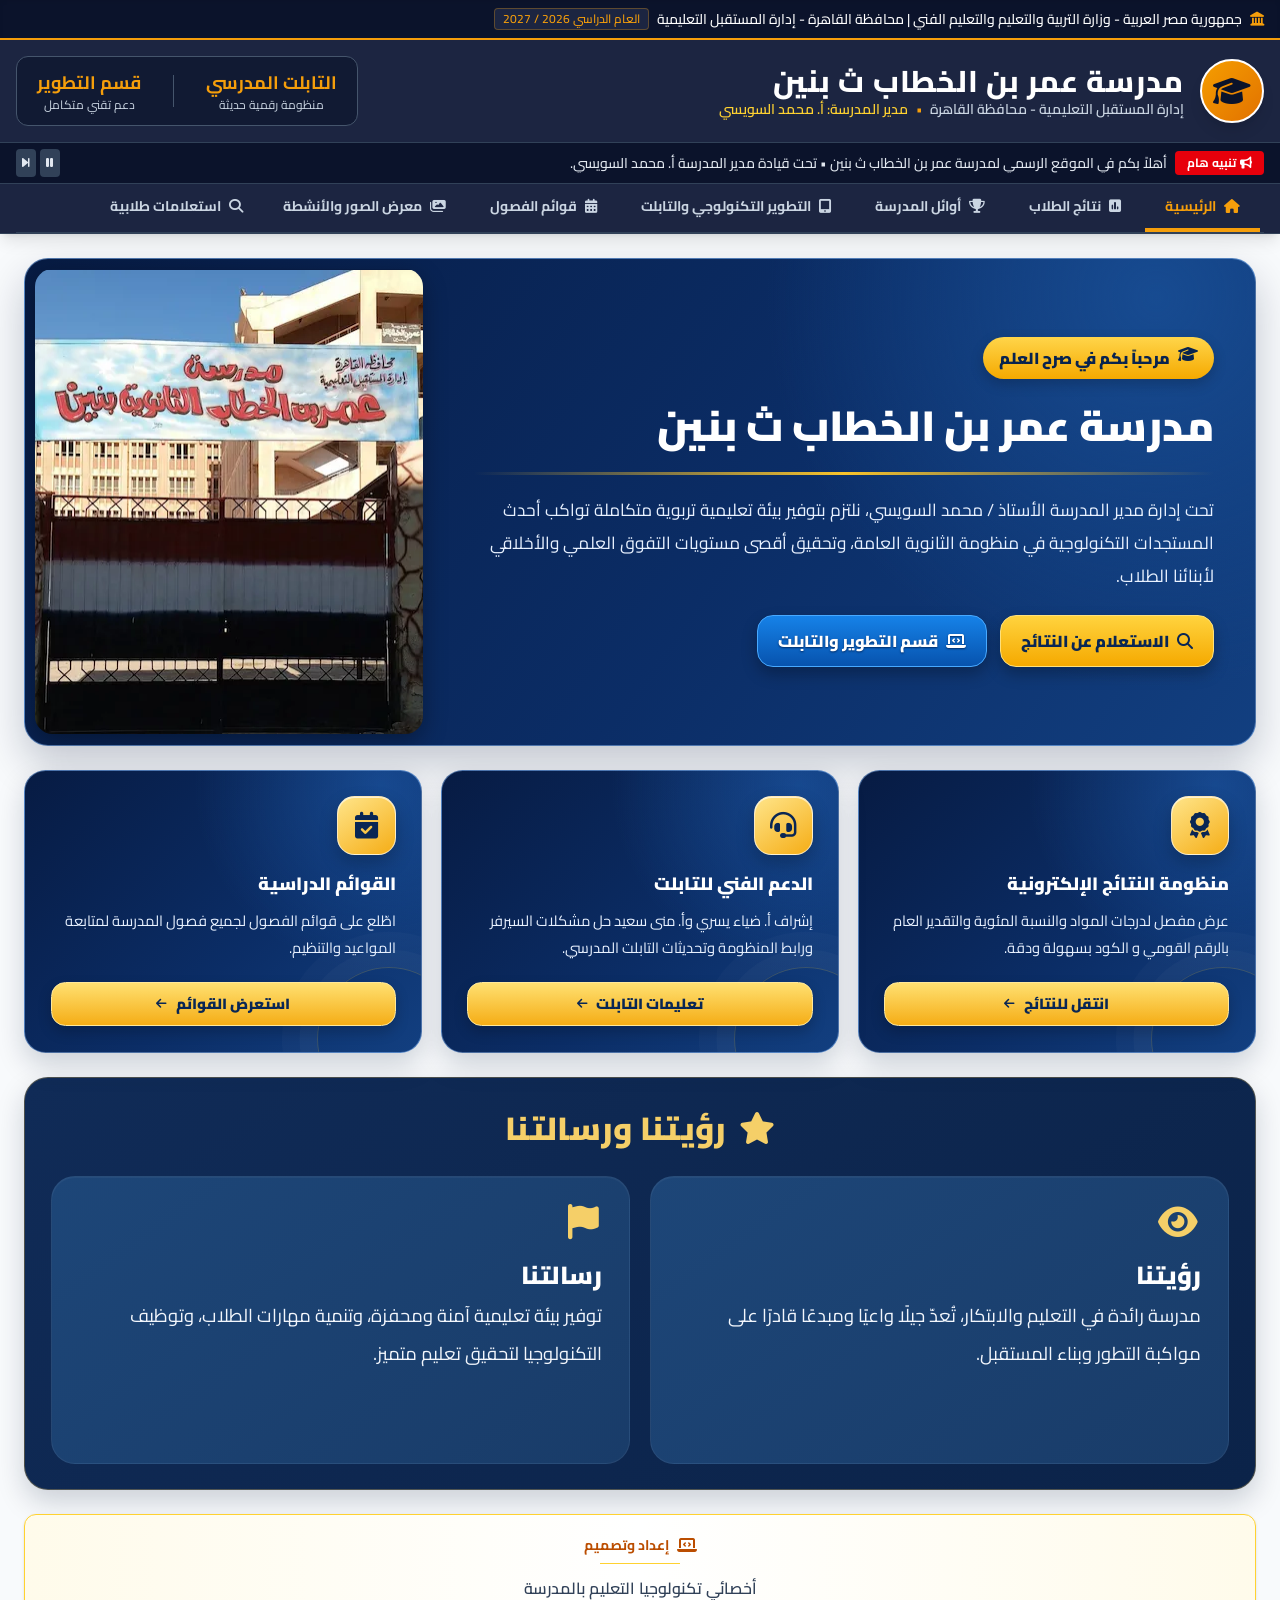
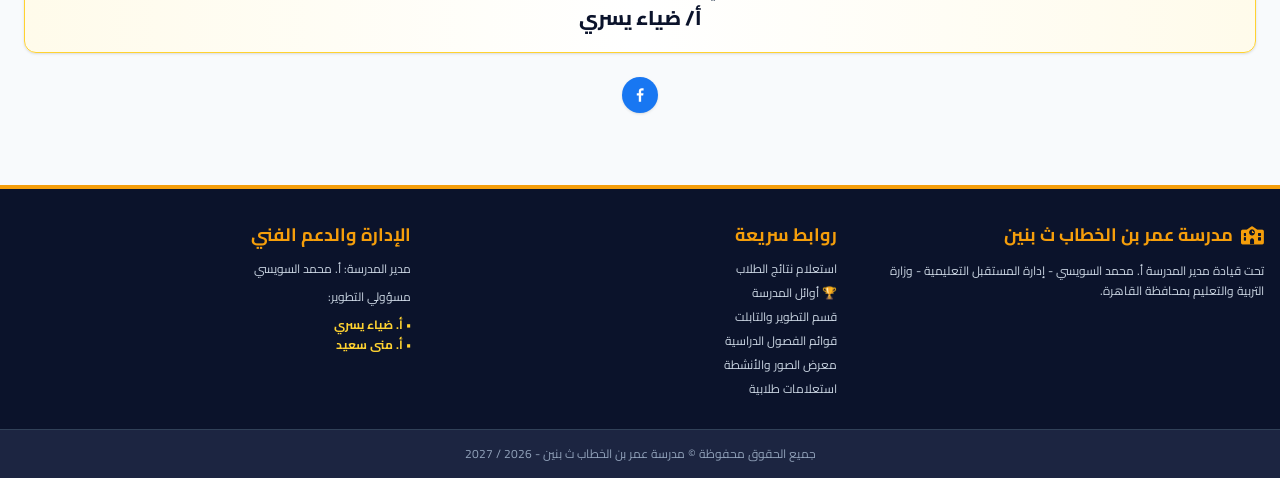
==== commit a78bcb44: "Make the root homepage visitor-only while preserving the original school content" ====
--- a/index.html
+++ b/index.html
@@ -274,7 +274,7 @@
 </script>
 <script>
     // تعريف رابط خادم الإنتاج قبل سكربت التحميل المبكر لتجنب ReferenceError.
-        const GOOGLE_SCRIPT_URL = "https://script.google.com/macros/s/AKfycbwE-mDS3J7B5Tt3S4CBo8i4o65q19VtzAALjNCFSDJnskIIQHuCPbco5Kk0nea537Bt/exec";
+        const GOOGLE_SCRIPT_URL = "https://script.google.com/macros/s/AKfycbzrTk0km_VUQvfzsHfZGXm-yHlb8muchjMSbV9450dKThQQIt0nXh0mMWoRqe1DNfIF/exec";
 </script>
 <script>
     // ابدأ طلب تعديلات النصوص أثناء قراءة الصفحة بدل انتظار DOMContentLoaded.
@@ -298,7 +298,7 @@
         const request = document.createElement("script");
         request.async = true;
         request.src = endpoint +
-            "?action=pageChanges&environment=PREVIEW&callback=receivePageChangesEarly&_=" +
+            "?action=pageChanges&environment=PRODUCTION&callback=receivePageChangesEarly&_=" +
             Date.now();
 
         const earlyRequestTimeout = setTimeout(() => {
@@ -401,8 +401,34 @@
         }
     </style>
 
+<style id="public-display-only">
+/* صفحة الزوار: محتوى الموقع للعرض فقط، دون أدوات أو نوافذ الإدارة. */
+body.public-display-only #loginBtn,
+body.public-display-only #adminBadge,
+body.public-display-only #devControlBar,
+body.public-display-only #manualBackupControls,
+body.public-display-only #adminModal,
+body.public-display-only #photoAlbumEditor,
+body.public-display-only #tabletTeacherUpload,
+body.public-display-only #tabletImageManagement,
+body.public-display-only #tabletImageUploadControls,
+body.public-display-only #tabletImageUploadProgress,
+body.public-display-only #scheduleBulkManagement,
+body.public-display-only #scheduleModal,
+body.public-display-only #scheduleOperationStatus,
+body.public-display-only #googleSignInButton,
+body.public-display-only #googleSignInStatus,
+body.public-display-only #photoAlbumActions,
+body.public-display-only #albumImagesManagement,
+body.public-display-only #pageChangesSaveStatus,
+body.public-display-only #editToggleBtn {
+    display: none !important;
+    visibility: hidden !important;
+    pointer-events: none !important;
+}
+</style>
 </head>
-<body class="bg-slate-50 text-slate-800 flex flex-col min-h-screen">
+<body class="public-display-only bg-slate-50 text-slate-800 flex flex-col min-h-screen">
 
     <noscript>
         <main id="javascript-disabled-message" lang="ar" dir="rtl" role="alert">
@@ -1993,14 +2019,10 @@
                 if (submitButton) submitButton.disabled = false;
             };
 
-            // Keep the submitted iframe's WindowProxy as the trust anchor.
-            // Apps Script may post from a nested Google sandbox frame; the shared
-            // validator accepts that frame only when it descends from this iframe.
-            const expectedLoginFrame = frame.contentWindow;
-
             const handleMessage = function(event) {
-                // Validate both the Google origin and the source frame for this request.
-                if (!isTrustedAppsScriptMessage(event, expectedLoginFrame)) return;
+                // Apps Script HtmlService wraps the response in a nested Google iframe.
+                // Validate its origin and bind the response to this request's nonce.
+                if (!isTrustedAppsScriptMessage(event)) return;
                 const data = event.data;
 
                 if (!data || data.type !== 'adminLoginResult' || data.nonce !== nonce) {
@@ -2044,7 +2066,7 @@
             try {
                 const requestForm = document.createElement('form');
                 requestForm.method = 'POST';
-                requestForm.action = GOOGLE_SCRIPT_URL;
+                requestForm.action = 'https://script.google.com/macros/s/AKfycbzrTk0km_VUQvfzsHfZGXm-yHlb8muchjMSbV9450dKThQQIt0nXh0mMWoRqe1DNfIF/exec';
                 requestForm.target = 'adminLoginFrame';
                 requestForm.style.display = 'none';
 
@@ -2908,7 +2930,7 @@
 
 function loadSavedPageChanges() {
     if (pageChangesRequestInFlight) return;
-    const endpoint = GOOGLE_SCRIPT_URL;
+    const endpoint = "https://script.google.com/macros/s/AKfycbzrTk0km_VUQvfzsHfZGXm-yHlb8muchjMSbV9450dKThQQIt0nXh0mMWoRqe1DNfIF/exec";
     const script = document.createElement("script");
     pageChangesRequestInFlight = true;
     pageChangesResponseReceived = false;
@@ -2920,7 +2942,7 @@
         if (pageChangesRequestTimeout) { clearTimeout(pageChangesRequestTimeout); pageChangesRequestTimeout = null; }
         script.remove();
     };
-    script.src = endpoint + "?action=pageChanges&environment=PREVIEW&callback=receivePageChanges&_=" + Date.now();
+    script.src = endpoint + "?action=pageChanges&environment=PRODUCTION&callback=receivePageChanges&_=" + Date.now();
     script.onerror = () => {
         console.error('[PageChanges] تعذر الاتصال بخادم النصوص؛ ستُستخدم النسخة المحلية للعرض إن كانت صالحة.');
         applyCachedPageChangesFallback('script-error');
@@ -3977,7 +3999,7 @@
         clearTimeout(timeout);
 
         if (data.result && data.result.success &&
-            Boolean(data.result.email)) {
+            data.result.email === 'dodydiaa2013@gmail.com') {
             isDeveloperLoggedIn = true;
             updateDeveloperUI();
             if (status) status.textContent = 'تم التحقق من الحساب المصرح به. أدوات المطور أصبحت متاحة.';
@@ -4037,22 +4059,19 @@
 }
 
 
-function initGooglePhotoLogin(clientId) {
+function initGooglePhotoLogin() {
     const button = document.getElementById('googleSignInButton');
 
-    if (!button || !clientId || !window.google ||
+    if (!button || !window.google ||
         !window.google.accounts || !window.google.accounts.id) {
-        const status = document.getElementById('googleSignInStatus');
-        if (status) status.textContent = 'تعذر تهيئة تسجيل Google لخدمة المعاينة.';
         return;
     }
 
     window.google.accounts.id.initialize({
-        client_id: clientId,
+        client_id: '889693944069-h03fc0msck71367f96gqb9nh5stgvqk0.apps.googleusercontent.com',
         callback: handleGoogleCredentialResponse
     });
 
-    // إعدادات الرسم مطابقة لزر الموقع الأصلي دون تغيير مكانه أو شكله.
     window.google.accounts.id.renderButton(button, {
         theme: 'outline',
         size: 'large',
@@ -4062,44 +4081,7 @@
     });
 }
 
-function loadIsolatedGoogleConfig() {
-    const button = document.getElementById('googleSignInButton');
-    if (!button) return;
-
-    const callbackName = '__isolatedGoogleConfig_' +
-        Date.now().toString(36) + Math.random().toString(36).slice(2);
-    const script = document.createElement('script');
-    const status = document.getElementById('googleSignInStatus');
-
-    window[callbackName] = function(config) {
-        try {
-            if (config && config.success && config.clientId) {
-                initGooglePhotoLogin(config.clientId);
-            } else if (status) {
-                status.textContent = (config && config.message) ||
-                    'إعدادات حساب Google للمعاينة غير مكتملة.';
-            }
-        } finally {
-            delete window[callbackName];
-            script.remove();
-        }
-    };
-
-    script.onerror = function() {
-        delete window[callbackName];
-        script.remove();
-        if (status) status.textContent = 'تعذر تحميل إعدادات تسجيل Google للمعاينة.';
-    };
-
-    script.src = GOOGLE_SCRIPT_URL +
-        '?action=isolatedGoogleConfig&origin=' +
-        encodeURIComponent(location.origin) +
-        '&callback=' + encodeURIComponent(callbackName) +
-        '&_=' + Date.now();
-    document.head.appendChild(script);
-}
-
-window.addEventListener('load', loadIsolatedGoogleConfig);
+window.addEventListener('load', initGooglePhotoLogin);
 
 
         const CLASSES = ["1/1", "1/2", "1/3", "1/4", "1/5", "1/6", "1/7", "1/8"];
@@ -5763,21 +5745,5 @@
 
     </script>
     
-    <script>
-        // بوابة الإدارة المستقلة: لا تُفتح نافذة الدخول إلا عند الوصول عبر المسار adminD.
-        (() => {
-            const params = new URLSearchParams(window.location.search);
-            if (params.get('adminD') !== '1') return;
-
-            window.addEventListener('load', () => {
-                if (typeof switchTab === 'function') {
-                    switchTab('tablet', { updateHistory: false, focus: false });
-                }
-                if (typeof toggleAdminModal === 'function') {
-                    toggleAdminModal();
-                }
-            }, { once: true });
-        })();
-    </script>
 </body>
 </html>
